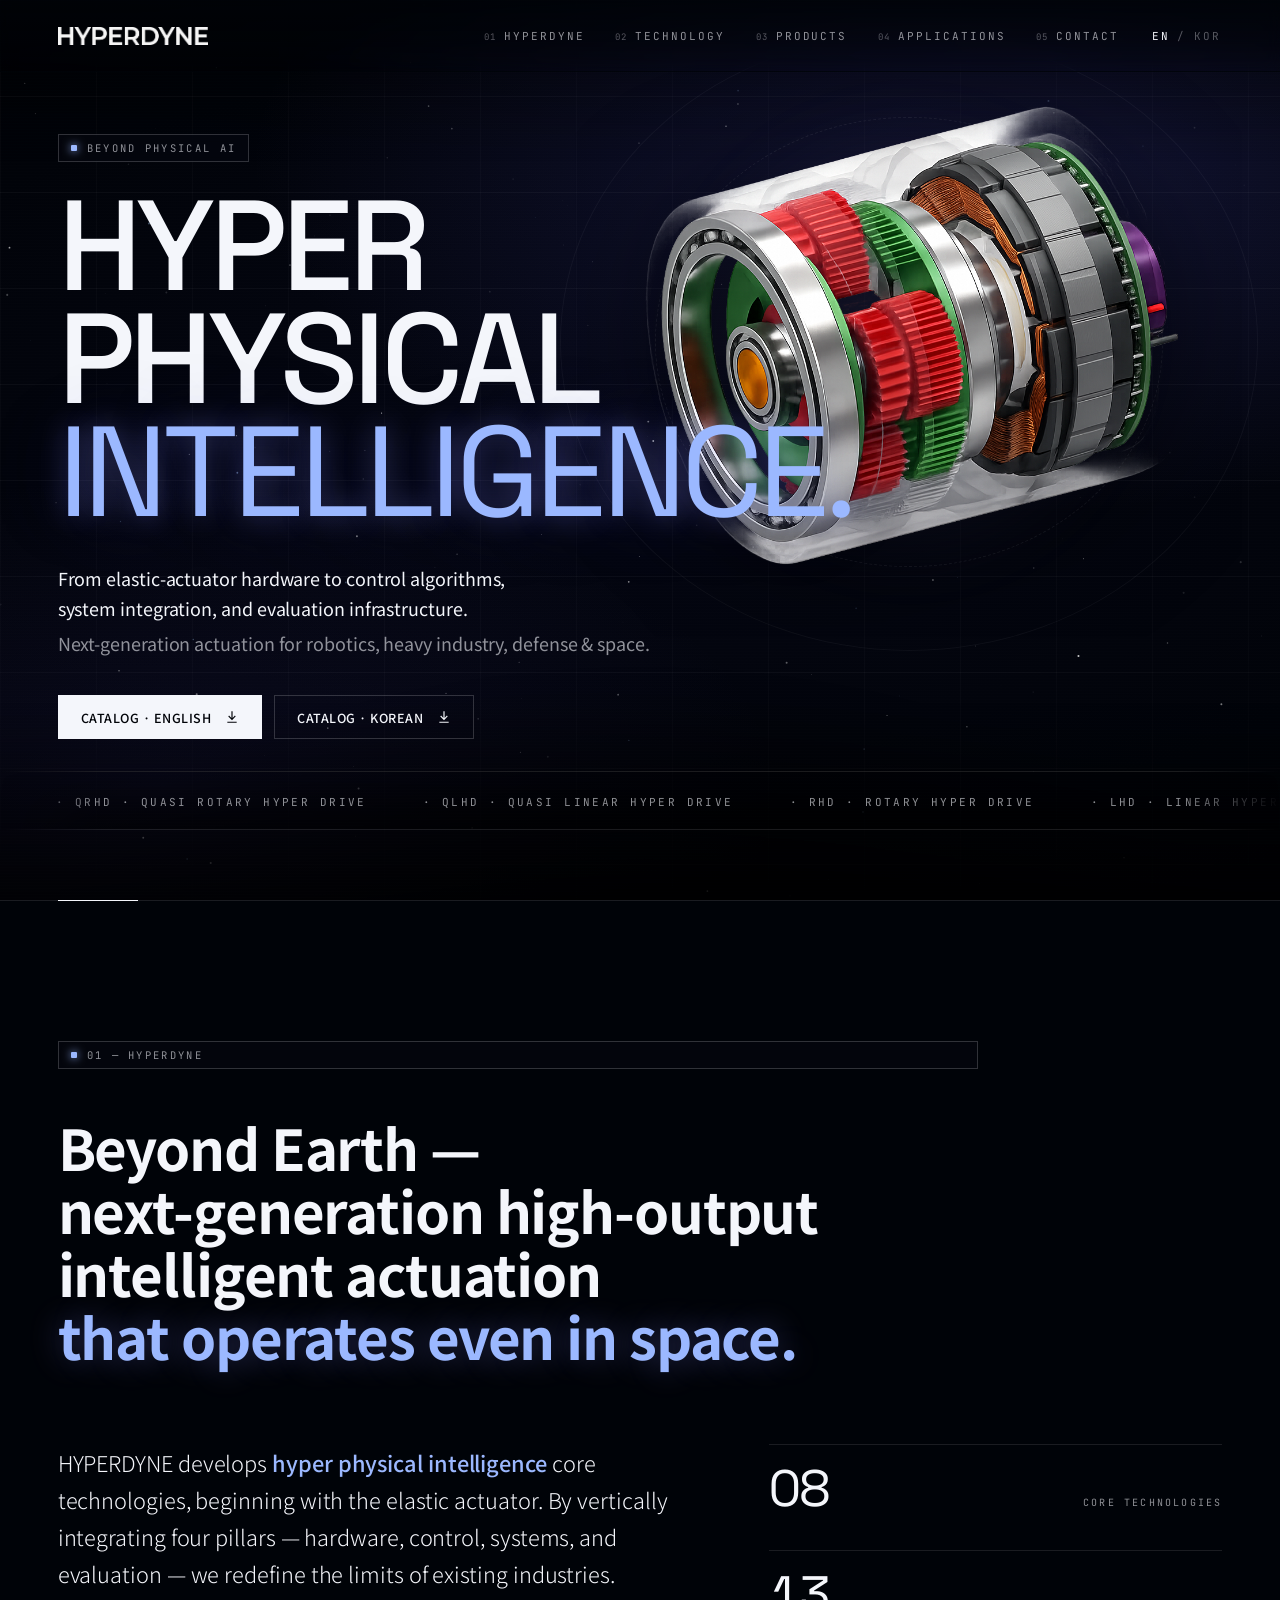
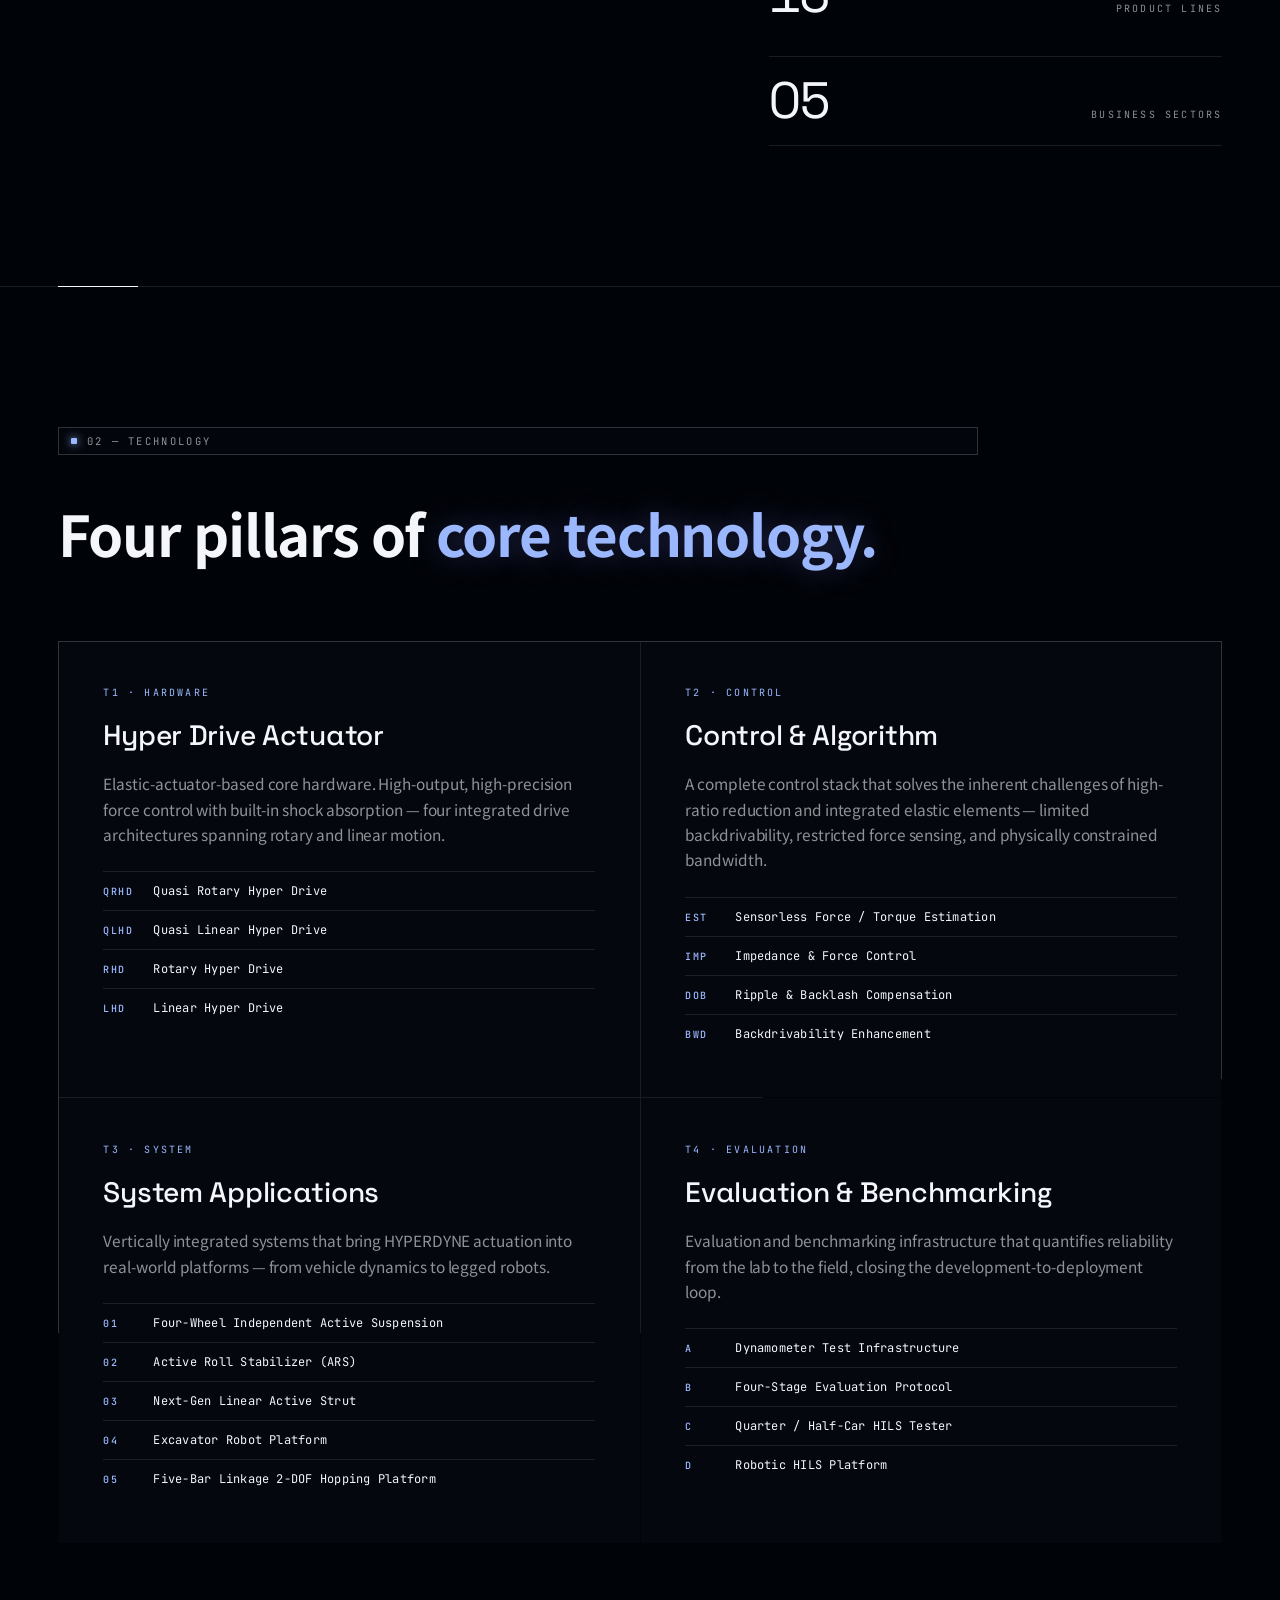
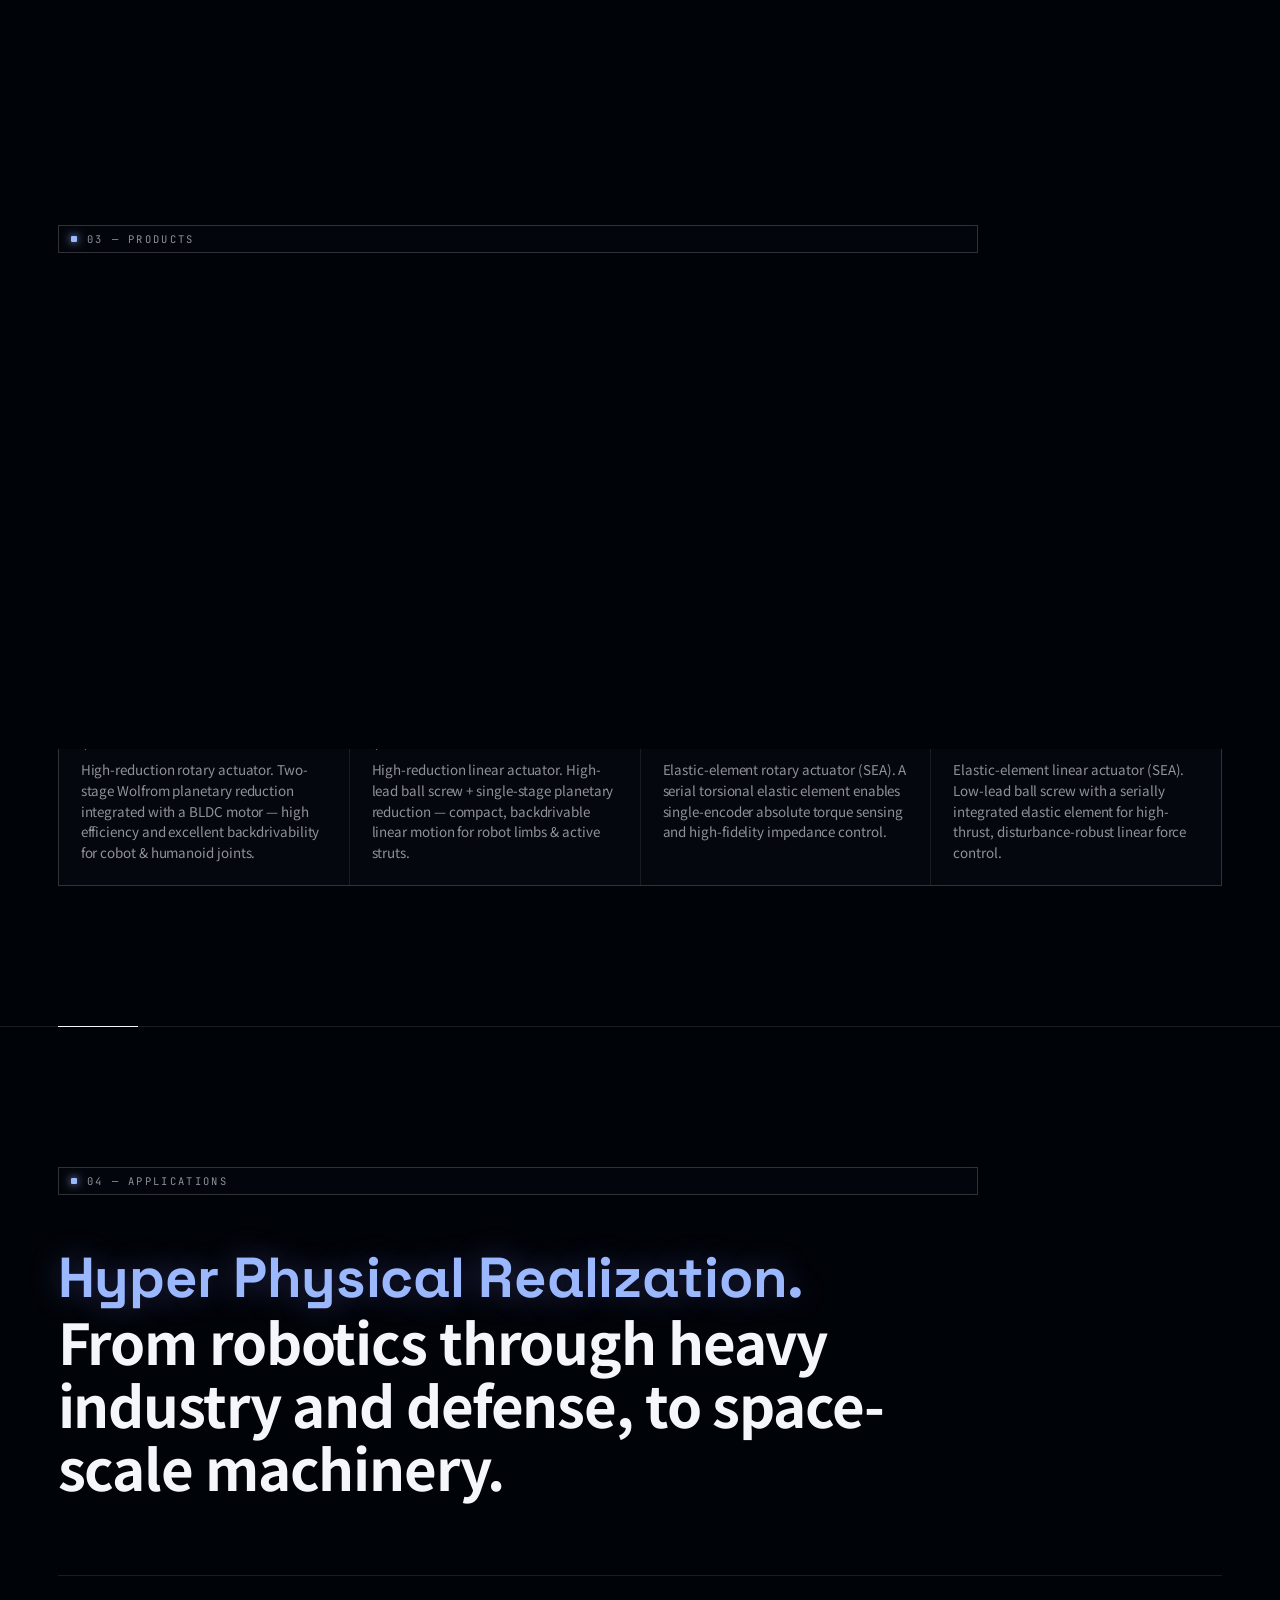
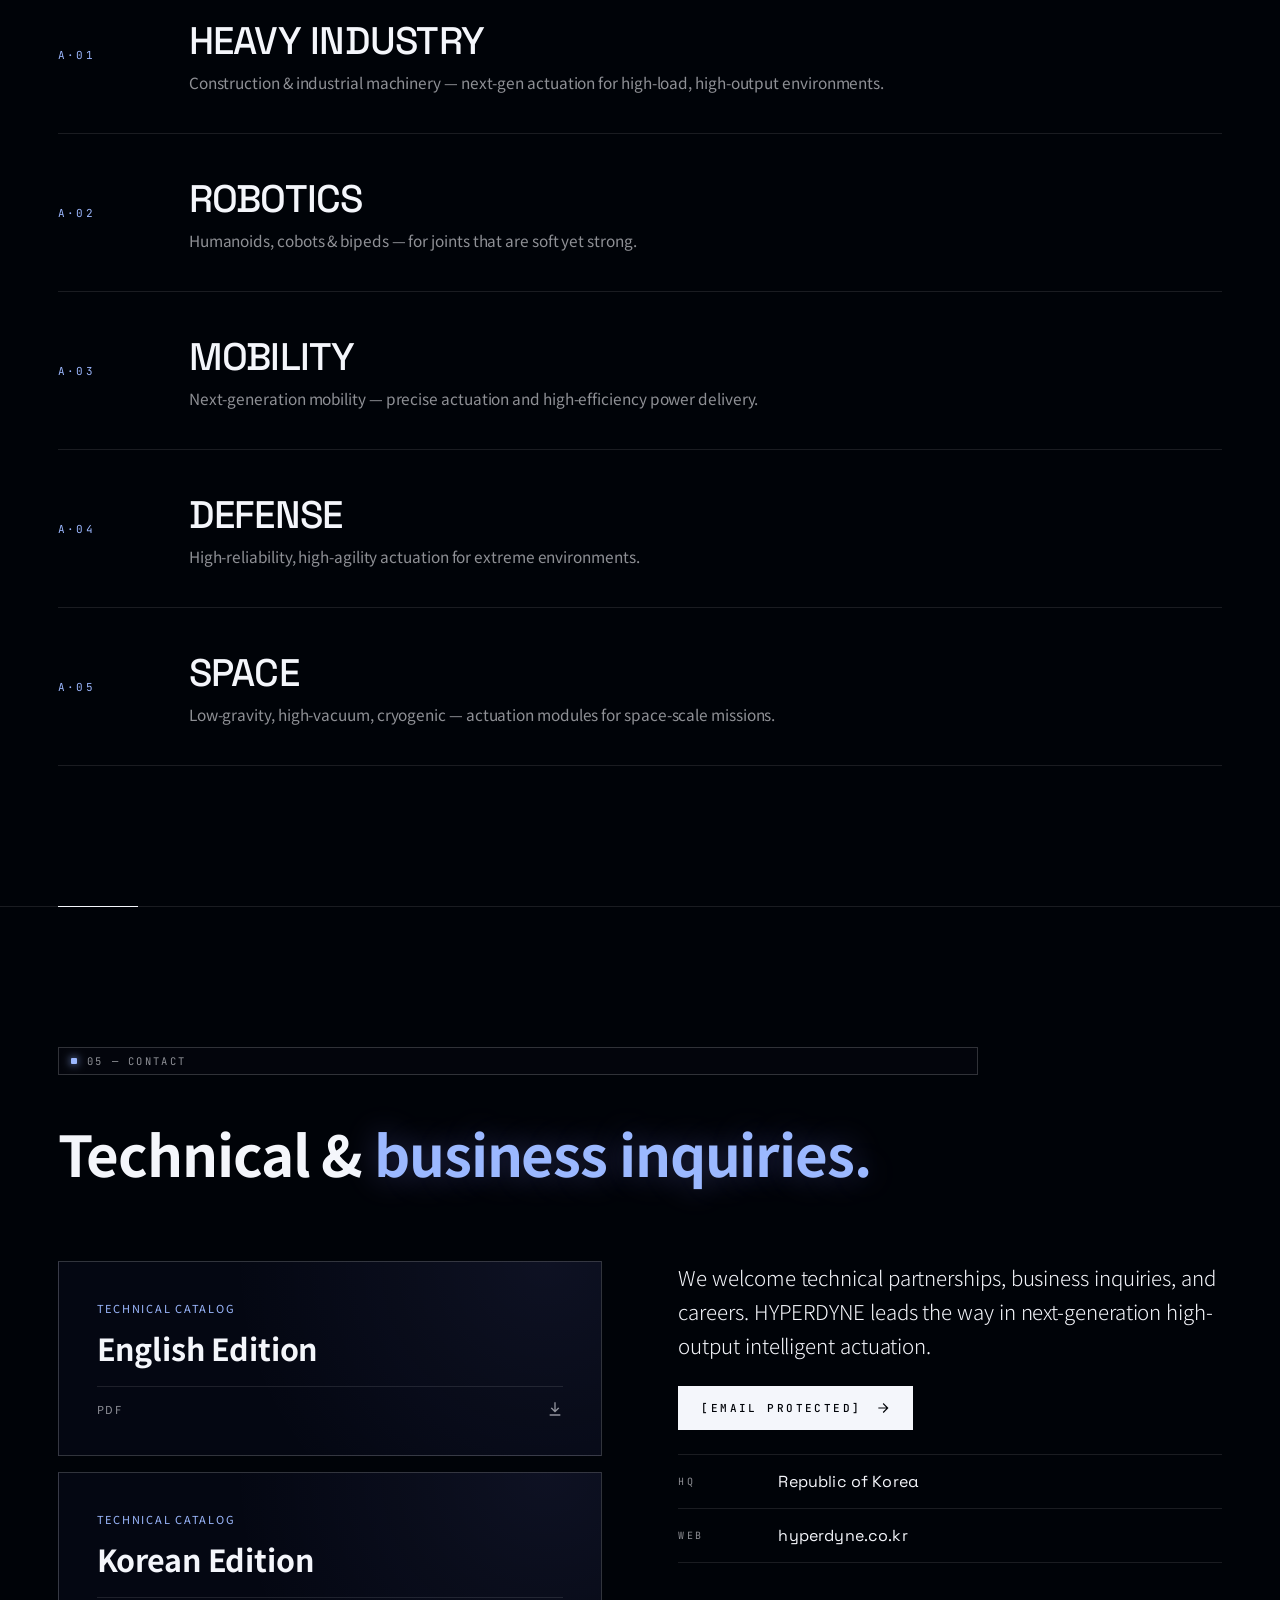
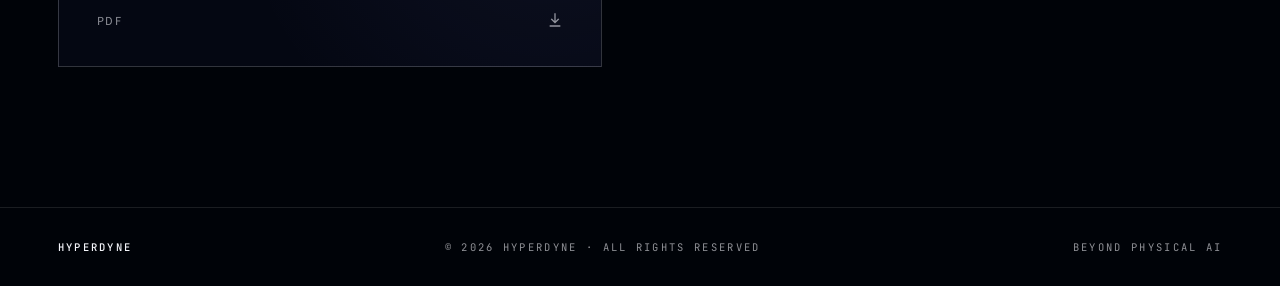
==== index.html @ f95fb532 "Add files via upload" ====
<!DOCTYPE html>
<html lang="en">
<head>
  <meta charset="UTF-8" />
  <meta name="viewport" content="width=device-width, initial-scale=1.0" />
  <meta name="description" content="HYPERDYNE — Beyond Physical AI. Elastic-actuator-based next-generation hyper physical intelligence." />
  <meta name="theme-color" content="#000308" />
  <title>HYPERDYNE — Beyond Physical AI</title>

  <link rel="preconnect" href="https://fonts.googleapis.com" />
  <link rel="preconnect" href="https://fonts.gstatic.com" crossorigin />
  <link href="https://fonts.googleapis.com/css2?family=Space+Grotesk:wght@300;400;500;600;700&family=JetBrains+Mono:wght@300;400;500&family=Noto+Sans+KR:wght@300;400;500;700;900&display=swap" rel="stylesheet" />

  <link rel="icon" type="image/png" href="assets/brand/hyperdyne_logo_small.png" />
  <link rel="stylesheet" href="style.css" />
</head>
<body class="lang-en">

  <!-- ============ STARFIELD CANVAS ============ -->
  <canvas id="stars" aria-hidden="true"></canvas>

  <!-- ============ FIXED ATMOSPHERIC LAYERS ============ -->
  <div class="bg-grid" aria-hidden="true"></div>
  <div class="bg-vignette" aria-hidden="true"></div>
  <div class="bg-scanlines" aria-hidden="true"></div>

  <!-- ============ HEADER ============ -->
  <header class="site-header" id="siteHeader">
    <a class="brand" href="#top" aria-label="HYPERDYNE — Home">
      <img src="assets/brand/hyperdyne_logo.png" alt="HYPERDYNE" />
    </a>

    <div class="header-right">
      <nav class="primary-nav" aria-label="Primary">
        <a href="#hyperdyne"><span class="idx">01</span><span class="lbl">HYPERDYNE</span></a>
        <a href="#technology"><span class="idx">02</span><span class="lbl">TECHNOLOGY</span></a>
        <a href="#products"><span class="idx">03</span><span class="lbl">PRODUCTS</span></a>
        <a href="#applications"><span class="idx">04</span><span class="lbl">APPLICATIONS</span></a>
        <a href="#contact"><span class="idx">05</span><span class="lbl">CONTACT</span></a>
      </nav>

      <div class="lang-toggle" role="group" aria-label="Language">
        <button type="button" data-set-lang="en" class="is-active">EN</button>
        <span class="lt-sep">/</span>
        <button type="button" data-set-lang="ko">KOR</button>
      </div>

      <button class="nav-toggle" type="button" aria-label="Menu" aria-expanded="false">
        <span></span><span></span>
      </button>
    </div>
  </header>

  <!-- ============ HERO ============ -->
  <main id="top">
    <section class="hero" aria-labelledby="hero-heading" data-screen-label="Hero">
      <!-- rotating product image stack -->
      <div class="orbit" aria-hidden="true">
        <div class="orbit-ring r1"></div>
        <div class="orbit-ring r2"></div>
        <div class="orbit-halo"></div>
        <div class="orbit-stage">
          <img class="orbit-img is-active" src="assets/products/m01_long_motor1.png" alt="" />
          <img class="orbit-img" src="assets/products/m06_bldc_hollow1.png" alt="" />
        </div>
      </div>

      <!-- main copy -->
      <div class="hero-copy">
        <p class="mono-tag">
          <span class="dot"></span>BEYOND PHYSICAL AI
        </p>

        <h1 id="hero-heading" class="display">
          HYPER<br />PHYSICAL<br /><em>INTELLIGENCE.</em>
        </h1>

        <p class="hero-lead">
          <span data-lang="en">
            From elastic-actuator hardware to control algorithms,<br />
            system integration, and evaluation infrastructure.<br />
            <span class="muted">Next-generation actuation for robotics, heavy industry, defense &amp; space.</span>
          </span>
          <span data-lang="ko">
            탄성구동기 기반 하드웨어 원천기술부터<br />
            제어·알고리즘, 시스템 응용, 평가 인프라까지.<br />
            <span class="muted">로봇·중공업·방산·우주 스케일을 위한 차세대 구동 시스템.</span>
          </span>
        </p>

        <div class="hero-cta">
          <a class="btn cat-en" href="Catalog_eng.pdf" download>
            <span data-lang="en">CATALOG · ENGLISH</span>
            <span data-lang="ko">카탈로그 · ENGLISH</span>
            <svg viewBox="0 0 24 24" width="14" height="14" aria-hidden="true"><path d="M12 3v12M7 11l5 5 5-5M5 21h14" stroke="currentColor" stroke-width="2" fill="none" stroke-linecap="square"/></svg>
          </a>
          <a class="btn cat-ko" href="Catalog_kor.pdf" download>
            <span data-lang="en">CATALOG · KOREAN</span>
            <span data-lang="ko">카탈로그 · 한국어</span>
            <svg viewBox="0 0 24 24" width="14" height="14" aria-hidden="true"><path d="M12 3v12M7 11l5 5 5-5M5 21h14" stroke="currentColor" stroke-width="2" fill="none" stroke-linecap="square"/></svg>
          </a>
        </div>
      </div>

      <!-- bottom marquee — 13 index items -->
      <div class="hero-marquee" aria-hidden="true">
        <div class="marquee-inner" id="marqueeInner"></div>
      </div>
    </section>

    <!-- ============ HYPERDYNE / MISSION ============ -->
    <section class="block mission" id="hyperdyne" data-screen-label="01 HYPERDYNE">
      <header class="block-head">
        <span class="mono-tag"><span class="bullet"></span>01 — HYPERDYNE</span>
        <h2 class="block-title">
          <span data-lang="en">Beyond Earth —<br />next-generation high-output intelligent actuation<br /><em>that operates even in space.</em></span>
          <span data-lang="ko">지구를 초월하여,<br />우주 환경에서도 작동하는<br /><em>차세대 고출력 지능 작업.</em></span>
        </h2>
      </header>

      <div class="mission-grid">
        <p class="mission-lead">
          <span data-lang="en">HYPERDYNE develops <em>hyper physical intelligence</em> core technologies, beginning with the elastic actuator. By vertically integrating four pillars — hardware, control, systems, and evaluation — we redefine the limits of existing industries.</span>
          <span data-lang="ko">HYPERDYNE은 <em>탄성구동기(Elastic Actuator)</em>를 비롯한 하이퍼 피지컬 인텔리전스 원천기술을 개발하는 기업입니다. 하드웨어·제어·시스템·평가, 네 가지 축을 수직 통합하여 기존 산업의 한계를 다시 정의합니다.</span>
        </p>
        <ul class="mission-stats">
          <li>
            <span class="stat-n">08</span>
            <span class="stat-k">CORE TECHNOLOGIES</span>
          </li>
          <li>
            <span class="stat-n">13</span>
            <span class="stat-k">PRODUCT LINES</span>
          </li>
          <li>
            <span class="stat-n">05</span>
            <span class="stat-k">BUSINESS SECTORS</span>
          </li>
        </ul>
      </div>
    </section>

    <!-- ============ TECHNOLOGY ============ -->
    <section class="block technology" id="technology" data-screen-label="02 TECHNOLOGY">
      <header class="block-head">
        <span class="mono-tag"><span class="bullet"></span>02 — TECHNOLOGY</span>
        <h2 class="block-title">
          <span data-lang="en">Four pillars of <em>core technology.</em></span>
          <span data-lang="ko">핵심 기술의 <em>네 기둥.</em></span>
        </h2>
      </header>

      <div class="tech-grid">
        <article class="tech-card">
          <span class="tc-id">T1 · HARDWARE</span>
          <h3>Hyper Drive Actuator</h3>
          <p class="tc-desc" data-lang="en">Elastic-actuator-based core hardware. High-output, high-precision force control with built-in shock absorption — four integrated drive architectures spanning rotary and linear motion.</p>
          <p class="tc-desc" data-lang="ko">탄성구동기 기반 하드웨어 원천기술. 충격을 흡수하면서 고출력·고정밀 힘제어를 구현합니다 — 회전·직동을 아우르는 네 가지 구동 아키텍처.</p>
          <ul class="tc-list">
            <li><b>QRHD</b> Quasi Rotary Hyper Drive</li>
            <li><b>QLHD</b> Quasi Linear Hyper Drive</li>
            <li><b>RHD</b> Rotary Hyper Drive</li>
            <li><b>LHD</b> Linear Hyper Drive</li>
          </ul>
        </article>

        <article class="tech-card">
          <span class="tc-id">T2 · CONTROL</span>
          <h3>Control &amp; Algorithm</h3>
          <p class="tc-desc" data-lang="en">A complete control stack that solves the inherent challenges of high-ratio reduction and integrated elastic elements — limited backdrivability, restricted force sensing, and physically constrained bandwidth.</p>
          <p class="tc-desc" data-lang="ko">고감속 구동계와 탄성요소가 만드는 제어 난제 — 제한된 백드라이버빌리티, 힘 센싱의 한계, 물리적으로 제약된 제어 대역 — 를 푸는 완결형 제어·알고리즘 풀스택.</p>
          <ul class="tc-list">
            <li><b>EST</b> Sensorless Force / Torque Estimation</li>
            <li><b>IMP</b> Impedance &amp; Force Control</li>
            <li><b>DOB</b> Ripple &amp; Backlash Compensation</li>
            <li><b>BWD</b> Backdrivability Enhancement</li>
          </ul>
        </article>

        <article class="tech-card">
          <span class="tc-id">T3 · SYSTEM</span>
          <h3>System Applications</h3>
          <p class="tc-desc" data-lang="en">Vertically integrated systems that bring HYPERDYNE actuation into real-world platforms — from vehicle dynamics to legged robots.</p>
          <p class="tc-desc" data-lang="ko">차량 동역학부터 다족 로봇까지 — HYPERDYNE 구동기를 실제 플랫폼에 통합하는 시스템 레벨 응용 기술.</p>
          <ul class="tc-list">
            <li><b>01</b> Four-Wheel Independent Active Suspension</li>
            <li><b>02</b> Active Roll Stabilizer (ARS)</li>
            <li><b>03</b> Next-Gen Linear Active Strut</li>
            <li><b>04</b> Excavator Robot Platform</li>
            <li><b>05</b> Five-Bar Linkage 2-DOF Hopping Platform</li>
          </ul>
        </article>

        <article class="tech-card">
          <span class="tc-id">T4 · EVALUATION</span>
          <h3>Evaluation &amp; Benchmarking</h3>
          <p class="tc-desc" data-lang="en">Evaluation and benchmarking infrastructure that quantifies reliability from the lab to the field, closing the development-to-deployment loop.</p>
          <p class="tc-desc" data-lang="ko">실험실에서 현장까지 신뢰성을 정량화하는 평가·벤치마킹 인프라 — 개발에서 배치까지의 루프를 완성합니다.</p>
          <ul class="tc-list">
            <li><b>A</b> Dynamometer Test Infrastructure</li>
            <li><b>B</b> Four-Stage Evaluation Protocol</li>
            <li><b>C</b> Quarter / Half-Car HILS Tester</li>
            <li><b>D</b> Robotic HILS Platform</li>
          </ul>
        </article>
      </div>
    </section>

    <!-- ============ PRODUCTS ============ -->
    <section class="block products" id="products" data-screen-label="03 PRODUCTS">
      <header class="block-head">
        <span class="mono-tag"><span class="bullet"></span>03 — PRODUCTS</span>
        <h2 class="block-title">
          <span data-lang="en"><em>Hyper Drive Actuator.</em></span>
          <span data-lang="ko"><em>Hyper Drive Actuator.</em></span>
        </h2>
      </header>

      <div class="product-grid">
        <article class="product-card">
          <div class="pc-media"><img src="assets/products/QRHD.png" alt="QRHD — Quasi Rotary Hyper Drive" /></div>
          <div class="pc-meta">
            <span class="pc-id">P·01</span>
            <h3>QRHD</h3>
            <span class="pc-sub">Quasi Rotary Hyper Drive</span>
            <p data-lang="en">High-reduction rotary actuator. Two-stage Wolfrom planetary reduction integrated with a BLDC motor — high efficiency and excellent backdrivability for cobot &amp; humanoid joints.</p>
            <p data-lang="ko">고감속 회전형 구동기. 2단 Wolfrom 유성감속 + BLDC 통합 — 협동로봇·휴머노이드 관절을 위한 고효율·우수한 백드라이버빌리티.</p>
          </div>
        </article>
        <article class="product-card">
          <div class="pc-media"><img src="assets/products/QLHD.png" alt="QLHD — Quasi Linear Hyper Drive" /></div>
          <div class="pc-meta">
            <span class="pc-id">P·02</span>
            <h3>QLHD</h3>
            <span class="pc-sub">Quasi Linear Hyper Drive</span>
            <p data-lang="en">High-reduction linear actuator. High-lead ball screw + single-stage planetary reduction — compact, backdrivable linear motion for robot limbs &amp; active struts.</p>
            <p data-lang="ko">고감속 직동형 구동기. 하이리드 볼스크류 + 1단 유성감속 — 로봇 팔·다리, 액티브 스트럿을 위한 컴팩트·백드라이버블 직선 운동.</p>
          </div>
        </article>
        <article class="product-card">
          <div class="pc-media"><img src="assets/products/RHD.png" alt="RHD — Rotary Hyper Drive" /></div>
          <div class="pc-meta">
            <span class="pc-id">P·03</span>
            <h3>RHD</h3>
            <span class="pc-sub">Rotary Hyper Drive</span>
            <p data-lang="en">Elastic-element rotary actuator (SEA). A serial torsional elastic element enables single-encoder absolute torque sensing and high-fidelity impedance control.</p>
            <p data-lang="ko">탄성요소 회전형 구동기(SEA). 직렬 비틀림 탄성체로 단일 엔코더 절대 토크 센싱과 고충실도 임피던스 제어를 구현.</p>
          </div>
        </article>
        <article class="product-card">
          <div class="pc-media"><img src="assets/products/LHD.png" alt="LHD — Linear Hyper Drive" /></div>
          <div class="pc-meta">
            <span class="pc-id">P·04</span>
            <h3>LHD</h3>
            <span class="pc-sub">Linear Hyper Drive</span>
            <p data-lang="en">Elastic-element linear actuator (SEA). Low-lead ball screw with a serially integrated elastic element for high-thrust, disturbance-robust linear force control.</p>
            <p data-lang="ko">탄성요소 직동형 구동기(SEA). 로우리드 볼스크류 + 직렬 탄성체 — 고추력·외란에 강인한 직선 힘제어.</p>
          </div>
        </article>
      </div>
    </section>

    <!-- ============ APPLICATIONS ============ -->
    <section class="block applications" id="applications" data-screen-label="04 APPLICATIONS">
      <header class="block-head">
        <span class="mono-tag"><span class="bullet"></span>04 — APPLICATIONS</span>
        <h2 class="block-title">
          <span data-lang="en"><em>Hyper Physical Realization.</em><br />From robotics through heavy industry and defense, to space-scale machinery.</span>
          <span data-lang="ko"><em>HYPER PHYSICAL REALIZATION.</em><br />로봇부터 중공업·방산 산업을 넘어 우주 스케일 중장비까지.</span>
        </h2>
      </header>

      <ul class="app-list">
        <li>
          <span class="app-id">A·01</span>
          <div>
            <h3>Heavy Industry</h3>
            <p data-lang="en">Construction &amp; industrial machinery — next-gen actuation for high-load, high-output environments.</p>
            <p data-lang="ko">건설·산업 기계 — 고하중·고출력 환경의 차세대 구동.</p>
          </div>
        </li>
        <li>
          <span class="app-id">A·02</span>
          <div>
            <h3>Robotics</h3>
            <p data-lang="en">Humanoids, cobots &amp; bipeds — for joints that are soft yet strong.</p>
            <p data-lang="ko">휴머노이드·협동로봇·이족보행 — 부드럽고 강한 관절을 위해.</p>
          </div>
        </li>
        <li>
          <span class="app-id">A·03</span>
          <div>
            <h3>Mobility</h3>
            <p data-lang="en">Next-generation mobility — precise actuation and high-efficiency power delivery.</p>
            <p data-lang="ko">차세대 이동체 — 정밀 구동과 고효율 동력 전달.</p>
          </div>
        </li>
        <li>
          <span class="app-id">A·04</span>
          <div>
            <h3>Defense</h3>
            <p data-lang="en">High-reliability, high-agility actuation for extreme environments.</p>
            <p data-lang="ko">고신뢰·고기동 — 극한 환경을 위한 구동 시스템.</p>
          </div>
        </li>
        <li>
          <span class="app-id">A·05</span>
          <div>
            <h3>Space</h3>
            <p data-lang="en">Low-gravity, high-vacuum, cryogenic — actuation modules for space-scale missions.</p>
            <p data-lang="ko">저중력·고진공·극저온 — 우주 스케일 임무를 위한 구동 모듈.</p>
          </div>
        </li>
      </ul>
    </section>

    <!-- ============ CONTACT ============ -->
    <section class="block contact" id="contact" data-screen-label="05 CONTACT">
      <header class="block-head">
        <span class="mono-tag"><span class="bullet"></span>05 — CONTACT</span>
        <h2 class="block-title">
          <span data-lang="en">Technical &amp; <em>business inquiries.</em></span>
          <span data-lang="ko">기술 협력 · <em>사업 문의.</em></span>
        </h2>
      </header>

      <div class="contact-grid">
        <!-- LEFT: catalog downloads -->
        <div class="contact-downloads">
          <a class="dl-card dl-en" href="Catalog_eng.pdf" download>
            <span class="dl-k">TECHNICAL CATALOG</span>
            <span class="dl-t">English Edition</span>
            <span class="dl-meta">
              <span>PDF</span>
              <svg viewBox="0 0 24 24" width="16" height="16" aria-hidden="true"><path d="M12 3v12M7 11l5 5 5-5M5 21h14" stroke="currentColor" stroke-width="2" fill="none" stroke-linecap="square"/></svg>
            </span>
          </a>
          <a class="dl-card dl-ko" href="Catalog_kor.pdf" download>
            <span class="dl-k" data-lang="en">TECHNICAL CATALOG</span>
            <span class="dl-k" data-lang="ko">기술 카탈로그</span>
            <span class="dl-t" data-lang="en">Korean Edition</span>
            <span class="dl-t" data-lang="ko">한국어 버전</span>
            <span class="dl-meta">
              <span>PDF</span>
              <svg viewBox="0 0 24 24" width="16" height="16" aria-hidden="true"><path d="M12 3v12M7 11l5 5 5-5M5 21h14" stroke="currentColor" stroke-width="2" fill="none" stroke-linecap="square"/></svg>
            </span>
          </a>
        </div>

        <!-- RIGHT: email + info -->
        <div class="contact-right">
          <p class="contact-copy">
            <span data-lang="en">We welcome technical partnerships, business inquiries, and careers. HYPERDYNE leads the way in next-generation high-output intelligent actuation.</span>
            <span data-lang="ko">기술 제휴, 파트너십, 채용, 일반 문의를 환영합니다. HYPERDYNE은 차세대 고출력 지능 작업에 앞장서고 있습니다.</span>
          </p>
          <a class="btn primary" href="/cdn-cgi/l/email-protection#5c3f39331c34252c392e38253239723f3372372e">
            <span><span class="__cf_email__" data-cfemail="b9fafcf6f9f1e0e9fcebfde0f7fc97faf697f2eb">[email&#160;protected]</span></span>
            <svg viewBox="0 0 24 24" width="14" height="14" aria-hidden="true"><path d="M5 12h14M13 5l7 7-7 7" stroke="currentColor" stroke-width="2" fill="none" stroke-linecap="square"/></svg>
          </a>
          <dl class="contact-info">
            <div><dt>HQ</dt><dd>Republic of Korea</dd></div>
            <div><dt>WEB</dt><dd>hyperdyne.co.kr</dd></div>
          </dl>
        </div>
      </div>
    </section>

  </main>

  <!-- ============ FOOTER ============ -->
  <footer class="site-footer">
    <div class="ft-row">
      <span class="ft-brand">HYPERDYNE</span>
      <span class="ft-tag">© 2026 HYPERDYNE · ALL RIGHTS RESERVED</span>
      <span class="ft-meta">BEYOND PHYSICAL AI</span>
    </div>
  </footer>

  <script data-cfasync="false" src="/cdn-cgi/scripts/5c5dd728/cloudflare-static/email-decode.min.js"></script><script src="script.js"></script>
</body>
</html>
---- style.css ----
/* =============================================================
   HYPERDYNE — Beyond Physical AI
   Cosmic / aerospace dark theme. 2026.
   ============================================================= */

:root {
  /* color */
  --bg:        #000308;
  --bg-2:      #04070d;
  --bg-3:      #0a0f1a;
  --fg:        #f4f6fb;
  --muted:     rgba(244, 246, 251, 0.58);
  --dim:       rgba(244, 246, 251, 0.34);
  --line:      rgba(255, 255, 255, 0.10);
  --line-2:    rgba(255, 255, 255, 0.18);

  /* brand */
  --brand:        #0C0C34;          /* HYPERDYNE 코어 네이비 */
  --brand-2:      #181a4a;           /* lighter brand for panels */
  --brand-3:      #2a2d6e;           /* hover / borders */
  --accent:       oklch(0.80 0.14 270); /* brand hue와 맞는 밝은 페리윈클 */
  --accent-soft:  oklch(0.68 0.13 270);
  --halo:         rgba(140, 145, 255, 0.22);
  --panel:        rgba(8, 12, 28, 0.55);

  /* type */
  --ff-display: "Space Grotesk", "Noto Sans KR", "Inter", system-ui, sans-serif;
  --ff-body:    "Space Grotesk", "Noto Sans KR", "Inter", system-ui, sans-serif;
  --ff-mono:    "JetBrains Mono", ui-monospace, "SF Mono", Menlo, monospace;
  --ff-kr:      "Noto Sans KR", "Space Grotesk", system-ui, sans-serif;

  /* layout */
  --pad-x: clamp(20px, 4.5vw, 72px);
  --header-h: 72px;
}

* { box-sizing: border-box; }

html, body { margin: 0; padding: 0; }
html { scroll-behavior: smooth; }

/* =============== i18n LANGUAGE TOGGLE =============== */
[data-lang] { display: none; }
body.lang-en [data-lang="en"] { display: revert; }
body.lang-ko [data-lang="ko"] { display: revert; }

body {
  min-height: 100vh;
  color: var(--fg);
  background: var(--bg);
  font-family: var(--ff-body);
  font-weight: 400;
  font-feature-settings: "ss01", "ss02", "tnum";
  -webkit-font-smoothing: antialiased;
  overflow-x: hidden;
  letter-spacing: -0.005em;
}

a { color: inherit; text-decoration: none; }
button { font: inherit; color: inherit; }
img { display: block; max-width: 100%; }

/* =============== BACKGROUND LAYERS =============== */
#stars {
  position: fixed;
  inset: 0;
  z-index: -3;
  display: block;
  width: 100%;
  height: 100%;
  background:
    radial-gradient(ellipse 90% 60% at 78% 18%, rgba(80, 80, 200, 0.22), transparent 65%),
    radial-gradient(ellipse 70% 50% at 12% 88%, rgba(60, 50, 140, 0.14), transparent 70%),
    radial-gradient(ellipse 120% 80% at 50% 50%, #050714 0%, #000206 70%);
}

.bg-grid {
  position: fixed;
  inset: 0;
  z-index: -2;
  pointer-events: none;
  background-image:
    linear-gradient(rgba(255, 255, 255, 0.035) 1px, transparent 1px),
    linear-gradient(90deg, rgba(255, 255, 255, 0.025) 1px, transparent 1px);
  background-size: 96px 96px;
  mask-image: radial-gradient(ellipse 110% 90% at 50% 30%, #000 0%, #000 55%, transparent 95%);
  -webkit-mask-image: radial-gradient(ellipse 110% 90% at 50% 30%, #000 0%, #000 55%, transparent 95%);
}

.bg-vignette {
  position: fixed; inset: 0; z-index: -1; pointer-events: none;
  background:
    radial-gradient(ellipse 80% 60% at 50% 110%, rgba(0,0,0,0.75), transparent 60%),
    linear-gradient(180deg, rgba(0,0,0,0.42) 0%, transparent 18%, transparent 78%, rgba(0,0,0,0.7) 100%);
}

.bg-scanlines {
  position: fixed; inset: 0; z-index: -1; pointer-events: none; opacity: 0.5;
  background-image: repeating-linear-gradient(
    to bottom,
    rgba(255, 255, 255, 0.015) 0,
    rgba(255, 255, 255, 0.015) 1px,
    transparent 1px,
    transparent 3px
  );
  mix-blend-mode: overlay;
}

/* =============== HEADER =============== */
.site-header {
  position: fixed;
  top: 0; left: 0; right: 0;
  z-index: 40;
  display: flex;
  align-items: center;
  justify-content: space-between;
  gap: 24px;
  height: var(--header-h);
  padding: 0 var(--pad-x);
  background: linear-gradient(180deg, rgba(0,3,8,0.78) 0%, rgba(0,3,8,0.4) 60%, transparent 100%);
  backdrop-filter: blur(8px) saturate(1.1);
  -webkit-backdrop-filter: blur(8px) saturate(1.1);
  border-bottom: 1px solid transparent;
  transition: background 200ms ease, border-color 200ms ease;
}

.header-right {
  display: flex;
  align-items: center;
  gap: clamp(18px, 2.4vw, 36px);
}

/* language toggle */
.lang-toggle {
  display: inline-flex;
  align-items: center;
  gap: 6px;
  font-family: var(--ff-mono);
  font-size: 11px;
  letter-spacing: 0.16em;
}
.lang-toggle button {
  background: none;
  border: 0;
  padding: 4px 2px;
  color: var(--dim);
  cursor: pointer;
  letter-spacing: 0.16em;
  transition: color 180ms ease;
}
.lang-toggle button:hover { color: var(--muted); }
.lang-toggle button.is-active { color: var(--fg); }
.lang-toggle .lt-sep { color: var(--dim); }

.site-header.is-scrolled {
  background: rgba(0, 3, 8, 0.88);
  border-bottom-color: var(--line);
}

.brand {
  display: inline-flex;
  align-items: center;
  height: 100%;
}

.brand img {
  /* IMPORTANT: 로고 자간 변경 금지 — 원본 PNG 그대로 사용 */
  height: 18px;
  width: auto;
  filter: invert(1) brightness(2);
  opacity: 0.96;
  transition: opacity 200ms ease;
}
.brand:hover img { opacity: 1; }

.primary-nav {
  display: flex;
  justify-content: flex-end;
  align-items: center;
  gap: clamp(20px, 2.4vw, 40px);
  margin-left: auto;
}

.primary-nav a {
  position: relative;
  display: inline-flex;
  align-items: baseline;
  gap: 8px;
  padding: 8px 0;
  font-family: var(--ff-mono);
  font-size: 11px;
  font-weight: 400;
  letter-spacing: 0.18em;
  color: var(--muted);
  text-transform: uppercase;
  transition: color 200ms ease;
}

.primary-nav a .idx {
  font-size: 9px;
  color: var(--dim);
  letter-spacing: 0.1em;
}

.primary-nav a::after {
  content: "";
  position: absolute;
  left: 0; right: 100%;
  bottom: 2px;
  height: 1px;
  background: var(--fg);
  transition: right 200ms ease;
}
.primary-nav a:hover,
.primary-nav a:focus-visible { color: var(--fg); }
.primary-nav a:hover::after,
.primary-nav a:focus-visible::after { right: 0; }

.nav-toggle {
  display: none;
  width: 36px; height: 36px;
  padding: 0;
  border: 1px solid var(--line);
  background: transparent;
  cursor: pointer;
  position: relative;
}
.nav-toggle span {
  display: block;
  width: 16px;
  height: 1.5px;
  margin: 4px auto;
  background: currentColor;
  transition: transform 220ms ease, opacity 220ms ease;
}
.nav-toggle.is-open span:nth-child(1) { transform: translateY(2.75px) rotate(45deg); }
.nav-toggle.is-open span:nth-child(2) { transform: translateY(-2.75px) rotate(-45deg); }

/* =============== HERO =============== */
.hero {
  position: relative;
  min-height: 100vh;
  padding: calc(var(--header-h) + 36px) var(--pad-x) 70px;
  display: grid;
  grid-template-rows: 1fr auto;
  isolation: isolate;
  overflow: hidden;
}

/* corner brackets — removed per request */
.bracket { display: none !important; }

/* orbit / image stage */
.orbit {
  position: absolute;
  top: 38%;
  right: -2%;
  width: min(62vw, 880px);
  height: min(78vh, 880px);
  transform: translateY(-50%);
  z-index: 1;
  pointer-events: none;
}
.orbit-ring {
  position: absolute;
  inset: 6%;
  border: 1px solid rgba(255, 255, 255, 0.045);
  border-radius: 50%;
  animation: spin 60s linear infinite;
}
.orbit-ring.r2 {
  inset: 18%;
  border-color: rgba(255, 255, 255, 0.08);
  border-style: dashed;
  animation-duration: 90s;
  animation-direction: reverse;
}
@keyframes spin { to { transform: rotate(360deg); } }

.orbit-halo {
  position: absolute;
  inset: 14%;
  border-radius: 50%;
  background: radial-gradient(circle at 50% 50%, var(--halo), transparent 62%);
  filter: blur(28px);
  animation: pulse 6s ease-in-out infinite;
}
@keyframes pulse {
  0%, 100% { opacity: 0.6; transform: scale(1); }
  50%      { opacity: 1.0; transform: scale(1.06); }
}

.orbit-stage {
  position: absolute;
  inset: 8%;
  isolation: isolate;
}
.orbit-img {
  position: absolute;
  inset: 0;
  width: 100%;
  height: 100%;
  object-fit: contain;
  opacity: 0;
  filter: brightness(1.05) contrast(1.02) drop-shadow(0 16px 60px rgba(0,0,0,0.55));
  transition: opacity 1500ms ease-in-out;
  /* soft radial mask so transparent edges fade invisibly */
  -webkit-mask-image: radial-gradient(ellipse 75% 75% at 50% 50%, #000 55%, rgba(0,0,0,0.85) 72%, transparent 96%);
  mask-image: radial-gradient(ellipse 75% 75% at 50% 50%, #000 55%, rgba(0,0,0,0.85) 72%, transparent 96%);
  will-change: opacity;
}
.orbit-img.is-active { opacity: 1; }

.orbit-caption {
  position: absolute;
  bottom: 4%;
  left: 8%;
  display: flex;
  flex-direction: column;
  gap: 4px;
  font-family: var(--ff-mono);
  font-size: 10px;
  letter-spacing: 0.18em;
  color: var(--muted);
}
.orbit-caption .cap-id { color: var(--dim); }
.orbit-caption .cap-id em { font-style: normal; color: var(--accent); }
.orbit-caption .cap-name { color: var(--fg); font-weight: 500; }

/* telemetry rail — removed; keeping selector hidden in case markup returns */
.telemetry-rail { display: none !important; }

/* hero copy */
.hero-copy {
  position: relative;
  z-index: 4;
  max-width: 900px;
  align-self: end;
  padding-bottom: 32px;
}

.mono-tag {
  display: inline-flex;
  align-items: center;
  gap: 10px;
  margin: 0 0 28px;
  padding: 6px 12px;
  border: 1px solid var(--line-2);
  font-family: var(--ff-mono);
  font-size: 10.5px;
  font-weight: 400;
  letter-spacing: 0.22em;
  text-transform: uppercase;
  color: var(--muted);
  background: rgba(8, 12, 20, 0.4);
  backdrop-filter: blur(6px);
}
.mono-tag .dot,
.mono-tag .bullet {
  width: 6px; height: 6px;
  background: var(--accent);
  box-shadow: 0 0 8px var(--accent);
  border-radius: 1px;
  animation: blink 2.6s steps(2, end) infinite;
}
@keyframes blink { 50% { opacity: 0.35; } }

.display {
  margin: 0;
  font-family: var(--ff-display);
  font-size: clamp(3.4rem, 10vw, 9.2rem);
  font-weight: 500;
  line-height: 0.88;
  letter-spacing: -0.04em;
  text-transform: uppercase;
}
.display em {
  font-style: normal;
  font-weight: 400;
  font-family: var(--ff-display);
  /* brand 변주 텍스트: deep brand outline + bright accent fill */
  color: var(--accent);
  text-shadow:
    0 0 28px rgba(140, 145, 255, 0.35),
    0 0 80px rgba(80, 80, 200, 0.25);
}

.hero-lead {
  margin: 36px 0 0;
  max-width: 640px;
  font-family: var(--ff-kr);
  font-size: clamp(0.98rem, 1.4vw, 1.12rem);
  font-weight: 400;
  line-height: 1.65;
  color: var(--fg);
  word-break: keep-all;
}
.hero-lead .muted { color: var(--muted); display: inline-block; margin-top: 6px; }

.hero-cta {
  display: flex;
  gap: 12px;
  margin-top: 36px;
  flex-wrap: wrap;
}

/* catalog buttons: match body (Noto Sans KR) font so Hangul renders cleanly,
   and order EN/KO by active language */
.hero-cta .btn {
  font-family: var(--ff-kr);
  font-size: 12.5px;
  font-weight: 500;
  letter-spacing: 0.04em;
  text-transform: none;
}
body.lang-ko .hero-cta .cat-en { order: 2; }
body.lang-ko .hero-cta .cat-ko { order: 1; }

/* active-language catalog button = filled white; the other = ghost outline */
.hero-cta .cat-en,
.hero-cta .cat-ko {
  background: transparent;
  color: var(--fg);
  border-color: var(--line-2);
}
.hero-cta .cat-en:hover,
.hero-cta .cat-ko:hover {
  background: rgba(255, 255, 255, 0.06);
  border-color: var(--fg);
  color: var(--fg);
  transform: translateY(-1px);
}
body.lang-en .hero-cta .cat-en,
body.lang-ko .hero-cta .cat-ko {
  background: var(--fg);
  color: var(--bg);
  border-color: var(--fg);
}
body.lang-en .hero-cta .cat-en:hover,
body.lang-ko .hero-cta .cat-ko:hover {
  background: var(--accent);
  border-color: var(--accent);
  color: var(--brand);
}

.btn {
  display: inline-flex;
  align-items: center;
  gap: 14px;
  height: 44px;
  padding: 0 22px;
  border: 1px solid var(--fg);
  font-family: var(--ff-mono);
  font-size: 11px;
  font-weight: 500;
  letter-spacing: 0.22em;
  text-transform: uppercase;
  background: var(--fg);
  color: var(--bg);
  cursor: pointer;
  transition: background 200ms ease, color 200ms ease, border-color 200ms ease, transform 200ms ease;
}
.btn:hover { background: var(--accent); border-color: var(--accent); color: var(--brand); transform: translateY(-1px); }
.btn.ghost {
  background: transparent;
  color: var(--fg);
  border-color: var(--line-2);
}
.btn.ghost:hover { background: rgba(255, 255, 255, 0.06); border-color: var(--fg); color: var(--fg); transform: translateY(-1px); }

.btn svg { stroke: currentColor; }

/* marquee */
.hero-marquee {
  position: relative;
  z-index: 4;
  overflow: hidden;
  padding: 18px 0;
  border-top: 1px solid var(--line);
  border-bottom: 1px solid var(--line);
  margin: 0 calc(-1 * var(--pad-x));
  background: linear-gradient(180deg, transparent, rgba(0,0,0,0.4));
  -webkit-mask-image: linear-gradient(90deg, transparent, #000 8%, #000 92%, transparent);
  mask-image: linear-gradient(90deg, transparent, #000 8%, #000 92%, transparent);
}
.marquee-inner {
  display: inline-flex;
  gap: 56px;
  white-space: nowrap;
  font-family: var(--ff-mono);
  font-size: 11px;
  letter-spacing: 0.22em;
  color: var(--muted);
  animation: marquee 38s linear infinite;
  padding-left: 56px;
}
.marquee-inner span { flex-shrink: 0; }
@keyframes marquee {
  to { transform: translateX(-50%); }
}

/* =============== BLOCKS =============== */
.block {
  position: relative;
  padding: clamp(80px, 12vw, 140px) var(--pad-x);
  border-top: 1px solid var(--line);
}

.block::before {
  content: "";
  position: absolute;
  top: -1px; left: var(--pad-x);
  width: 80px; height: 1px;
  background: var(--fg);
}

.block-head {
  margin-bottom: clamp(48px, 6vw, 80px);
  display: grid;
  gap: 18px;
  max-width: 920px;
}

.block-title {
  margin: 0;
  font-family: var(--ff-kr);
  font-size: clamp(2rem, 4.4vw, 3.6rem);
  font-weight: 700;
  line-height: 1.12;
  letter-spacing: -0.02em;
  word-break: keep-all;
}
.block-title em {
  font-style: normal;
  color: var(--accent);
  font-weight: 700;
  text-shadow: 0 0 32px rgba(140, 145, 255, 0.32);
}
.mission-title { font-family: var(--ff-kr); }
.applications .block-title em {
  font-family: var(--ff-display);
  letter-spacing: -0.005em;
}

/* mission */
.mission-grid {
  display: grid;
  grid-template-columns: minmax(0, 1.4fr) minmax(0, 1fr);
  gap: clamp(40px, 6vw, 96px);
  align-items: start;
}
.mission-lead {
  margin: 0;
  font-family: var(--ff-kr);
  font-size: clamp(1.1rem, 1.7vw, 1.4rem);
  font-weight: 300;
  line-height: 1.7;
  color: var(--fg);
  word-break: keep-all;
}
.mission-lead em { font-style: normal; color: var(--accent); font-weight: 500; }

.mission-stats {
  list-style: none;
  display: grid;
  gap: 18px;
  padding: 0;
  margin: 0;
}
.mission-stats li {
  display: grid;
  grid-template-columns: auto 1fr;
  align-items: baseline;
  gap: 18px;
  padding: 18px 0;
  border-top: 1px solid var(--line);
}
.mission-stats li:last-child { border-bottom: 1px solid var(--line); }
.stat-n {
  font-family: var(--ff-display);
  font-size: clamp(2.4rem, 4vw, 3.4rem);
  font-weight: 400;
  line-height: 1;
  letter-spacing: -0.04em;
  color: var(--fg);
}
.stat-k {
  font-family: var(--ff-mono);
  font-size: 10px;
  letter-spacing: 0.22em;
  color: var(--muted);
  text-transform: uppercase;
  text-align: right;
}

/* technology */
.tech-grid {
  display: grid;
  grid-template-columns: repeat(2, 1fr);
  gap: 1px;
  background: var(--line);
  border: 1px solid var(--line);
}
.tech-card {
  position: relative;
  padding: clamp(28px, 3.5vw, 46px);
  background: var(--bg-2);
  display: grid;
  gap: 18px;
  align-content: start;
  transition: background 220ms ease;
  min-height: 320px;
}
.tech-card:hover { background: var(--bg-3); }
.tech-card::after {
  content: "";
  position: absolute;
  bottom: 0; left: 0;
  width: 0; height: 1px;
  background: var(--accent);
  transition: width 320ms ease;
}
.tech-card:hover::after { width: 100%; }

.tc-id {
  font-family: var(--ff-mono);
  font-size: 10px;
  color: var(--accent);
  letter-spacing: 0.22em;
  text-transform: uppercase;
}
.tech-card h3 {
  margin: 0;
  font-family: var(--ff-display);
  font-size: clamp(1.4rem, 2.2vw, 1.8rem);
  font-weight: 500;
  letter-spacing: -0.01em;
}
.tc-desc {
  margin: 0;
  font-family: var(--ff-kr);
  font-size: 0.96rem;
  line-height: 1.65;
  color: var(--muted);
  word-break: keep-all;
}
.tc-list {
  list-style: none;
  display: grid;
  gap: 0;
  padding: 0;
  margin: 6px 0 0;
}
.tc-list li {
  display: grid;
  grid-template-columns: auto 1fr;
  gap: 12px;
  align-items: baseline;
  padding: 11px 0;
  border-top: 1px solid var(--line);
  font-family: var(--ff-mono);
  font-size: 12px;
  letter-spacing: 0.02em;
  color: var(--fg);
}
.tc-list li b {
  font-weight: 500;
  color: var(--accent);
  font-size: 10px;
  letter-spacing: 0.14em;
  min-width: 38px;
}

/* products */
.product-grid {
  display: grid;
  grid-template-columns: repeat(4, 1fr);
  grid-auto-rows: 1fr;
  gap: 1px;
  background: var(--line);
  border: 1px solid var(--line);
}
.product-card {
  background: var(--bg-2);
  display: flex;
  flex-direction: column;
  transition: background 220ms ease;
}
.product-card:hover { background: var(--bg-3); }
.pc-media {
  position: relative;
  flex: none;
  aspect-ratio: 4 / 3;
  overflow: hidden;
  display: grid;
  place-items: center;
  background:
    radial-gradient(circle at 50% 60%, rgba(140,195,255,0.10), transparent 65%),
    var(--bg-2);
}
.pc-media img {
  width: 78%;
  height: 78%;
  object-fit: contain;
  filter: brightness(1.08) contrast(1.03) drop-shadow(0 10px 30px rgba(0,0,0,0.5));
  transition: transform 600ms ease;
  -webkit-mask-image: radial-gradient(ellipse 80% 80% at 50% 50%, #000 60%, rgba(0,0,0,0.7) 80%, transparent 100%);
  mask-image: radial-gradient(ellipse 80% 80% at 50% 50%, #000 60%, rgba(0,0,0,0.7) 80%, transparent 100%);
}
.product-card:hover .pc-media img { transform: scale(1.04); }

/* placeholder card for inverter (pending image) */
.pc-meta {
  padding: 22px;
  display: flex;
  flex-direction: column;
  gap: 8px;
  flex: 1 1 auto;
  border-top: 1px solid var(--line);
}
.pc-placeholder {
  display: flex;
  flex-direction: column;
  justify-content: center;
  align-items: center;
  gap: 10px;
  background:
    repeating-linear-gradient(
      135deg,
      rgba(140, 145, 255, 0.05) 0,
      rgba(140, 145, 255, 0.05) 1px,
      transparent 1px,
      transparent 14px
    ),
    radial-gradient(circle at 50% 50%, rgba(12, 12, 52, 0.55), rgba(0,0,0,0.0) 70%),
    var(--bg-2);
  border: 1px dashed rgba(140, 145, 255, 0.18);
  border-radius: 0;
  text-align: center;
  font-family: var(--ff-mono);
  letter-spacing: 0.22em;
  text-transform: uppercase;
  color: var(--muted);
  padding: 24px;
}
.pc-placeholder .ph-mono {
  font-size: 10px;
  color: var(--accent);
  border: 1px solid rgba(140, 145, 255, 0.3);
  padding: 4px 8px;
}
.pc-placeholder .ph-label {
  font-family: var(--ff-display);
  font-size: clamp(1.2rem, 2vw, 1.6rem);
  font-weight: 500;
  letter-spacing: 0.08em;
  color: var(--fg);
  margin-top: 8px;
}
.pc-placeholder .ph-note {
  font-size: 9.5px;
  color: var(--dim);
  margin-top: 2px;
}
.pc-id {
  font-family: var(--ff-mono);
  font-size: 10px;
  color: var(--accent);
  letter-spacing: 0.22em;
}
.pc-sub {
  font-family: var(--ff-mono);
  font-size: 10px;
  letter-spacing: 0.14em;
  text-transform: uppercase;
  color: var(--muted);
}
.product-card h3 {
  margin: 0;
  font-family: var(--ff-display);
  font-size: 1.4rem;
  font-weight: 600;
  letter-spacing: 0.02em;
}
.product-card p {
  margin: 0;
  font-family: var(--ff-kr);
  font-size: 0.84rem;
  line-height: 1.55;
  color: var(--muted);
  word-break: keep-all;
}

/* applications */
.app-list {
  list-style: none;
  padding: 0;
  margin: 0;
  border-top: 1px solid var(--line);
}
.app-list li {
  display: grid;
  grid-template-columns: 80px 1fr;
  align-items: center;
  gap: clamp(20px, 4vw, 60px);
  padding: clamp(24px, 4vw, 40px) 0;
  border-bottom: 1px solid var(--line);
  transition: padding 320ms ease, background 320ms ease;
  cursor: default;
}
.app-list li:hover {
  padding-left: 18px;
  padding-right: 18px;
  background: rgba(255, 255, 255, 0.025);
}
.app-id {
  font-family: var(--ff-mono);
  font-size: 11px;
  letter-spacing: 0.22em;
  color: var(--accent);
}
.app-list h3 {
  margin: 0 0 6px;
  font-family: var(--ff-display);
  font-size: clamp(1.6rem, 3vw, 2.4rem);
  font-weight: 500;
  letter-spacing: -0.02em;
  text-transform: uppercase;
}
.app-list p {
  margin: 0;
  font-family: var(--ff-kr);
  font-size: 0.96rem;
  color: var(--muted);
  word-break: keep-all;
}
.app-arrow {
  font-family: var(--ff-display);
  font-size: 1.6rem;
  color: var(--dim);
  transition: color 220ms ease, transform 220ms ease;
}
.app-list li:hover .app-arrow { color: var(--accent); transform: translateX(6px); }

/* contact */
.contact-grid {
  display: grid;
  grid-template-columns: minmax(0, 1fr) minmax(0, 1fr);
  gap: clamp(40px, 6vw, 80px);
  align-items: start;
}

.contact-downloads {
  display: grid;
  gap: 16px;
}
body.lang-ko .contact-downloads .dl-en { order: 2; }
body.lang-ko .contact-downloads .dl-ko { order: 1; }
.dl-card {
  display: grid;
  gap: 10px;
  padding: clamp(26px, 3vw, 38px);
  border: 1px solid var(--line-2);
  background:
    radial-gradient(circle at 90% 0%, rgba(140, 145, 255, 0.07), transparent 60%),
    var(--panel);
  transition: border-color 220ms ease, transform 220ms ease, background 220ms ease;
}
.dl-card:hover {
  border-color: var(--accent);
  transform: translateY(-2px);
  background:
    radial-gradient(circle at 90% 0%, rgba(140, 145, 255, 0.14), transparent 60%),
    var(--panel);
}
.dl-k {
  font-family: var(--ff-kr);
  font-size: 11px;
  letter-spacing: 0.16em;
  text-transform: uppercase;
  color: var(--accent);
}
.dl-t {
  font-family: var(--ff-kr);
  font-size: clamp(1.3rem, 2.4vw, 1.9rem);
  font-weight: 700;
  letter-spacing: -0.005em;
  color: var(--fg);
}
.dl-meta {
  display: flex;
  align-items: center;
  justify-content: space-between;
  margin-top: 6px;
  padding-top: 14px;
  border-top: 1px solid var(--line);
  font-family: var(--ff-kr);
  font-size: 11px;
  letter-spacing: 0.16em;
  color: var(--muted);
}
.dl-card:hover .dl-meta svg { transform: translateY(2px); color: var(--accent); }
.dl-meta svg { transition: transform 220ms ease, color 220ms ease; }

.contact-right {
  display: grid;
  gap: 24px;
  align-content: start;
}
.contact-copy {
  margin: 0;
  font-family: var(--ff-kr);
  font-size: clamp(1.05rem, 1.6vw, 1.3rem);
  line-height: 1.65;
  color: var(--fg);
  word-break: keep-all;
  font-weight: 300;
}
.contact-right .btn { justify-self: start; }

.contact-info {
  display: grid;
  gap: 0;
  margin: 0;
}
.contact-info > div {
  display: grid;
  grid-template-columns: 100px 1fr;
  align-items: center;
  padding: 16px 0;
  border-top: 1px solid var(--line);
}
.contact-info > div:last-child { border-bottom: 1px solid var(--line); }
.contact-info dt {
  font-family: var(--ff-mono);
  font-size: 10px;
  color: var(--muted);
  letter-spacing: 0.22em;
  margin: 0;
}
.contact-info dd {
  margin: 0;
  font-family: var(--ff-display);
  font-size: 1rem;
  color: var(--fg);
  letter-spacing: 0.01em;
}

/* =============== FOOTER =============== */
.site-footer {
  border-top: 1px solid var(--line);
  padding: 32px var(--pad-x);
  background: var(--bg);
}
.ft-row {
  display: grid;
  grid-template-columns: auto 1fr auto;
  align-items: center;
  gap: 24px;
  font-family: var(--ff-mono);
  font-size: 10.5px;
  letter-spacing: 0.22em;
  color: var(--muted);
  text-transform: uppercase;
}
.ft-brand { color: var(--fg); font-weight: 500; }
.ft-tag { text-align: center; }
.ft-meta { text-align: right; }

/* =============== RESPONSIVE =============== */
@media (max-width: 1100px) {
  .primary-nav { gap: 18px; }
  .primary-nav a .idx { display: none; }
  .telemetry-rail { display: none; }
  .orbit { width: 75vw; right: -12%; opacity: 0.78; }
  .product-grid { grid-template-columns: repeat(2, 1fr); }
}

@media (max-width: 820px) {
  :root { --header-h: 60px; }

  .primary-nav {
    position: fixed;
    top: var(--header-h);
    left: 0; right: 0;
    flex-direction: column;
    gap: 0;
    padding: 8px var(--pad-x) 20px;
    background: rgba(0, 3, 8, 0.96);
    border-top: 1px solid var(--line);
    border-bottom: 1px solid var(--line);
    backdrop-filter: blur(14px);
    transform: translateY(-110%);
    opacity: 0;
    visibility: hidden;
    pointer-events: none;
    transition: transform 260ms ease, opacity 200ms ease, visibility 0s linear 260ms;
    align-items: flex-start;
  }
  .primary-nav.is-open {
    transform: translateY(0);
    opacity: 1;
    visibility: visible;
    pointer-events: auto;
    transition: transform 260ms ease, opacity 200ms ease, visibility 0s;
  }
  .primary-nav a {
    width: 100%;
    padding: 16px 0;
    font-size: 13px;
    border-bottom: 1px solid var(--line);
    color: var(--fg);
    justify-content: space-between;
  }
  .primary-nav a .idx { display: inline; color: var(--dim); }
  .primary-nav a:last-child { border-bottom: 0; }

  .nav-toggle { display: block; }

  /* hero: 모바일에서는 grid → flex 컬럼으로,
     제목·CTA가 먼저 보이고 이미지가 뒤에 오도록 order 재배치 */
  .hero {
    display: flex;
    flex-direction: column;
    min-height: 0;
    padding-top: calc(var(--header-h) + 24px);
    padding-bottom: 0;
    gap: 4px;
  }
  .hero-copy {
    order: 1;
    align-self: stretch;
    width: 100%;
    max-width: 100%;
    padding-bottom: 0;
    margin-bottom: 8px;
  }
  .display { font-size: clamp(2.4rem, 11vw, 4.2rem); }
  /* 모바일에서도 3줄 유지 — br 제거 시 단어가 붙어버림 */
  .hero-lead { margin-top: 24px; }
  .hero-cta { margin-top: 28px; }

  .orbit {
    order: 2;
    position: relative;
    inset: auto;
    width: 100%;
    height: 44vh;
    max-height: 440px;
    min-height: 280px;
    margin: 16px 0 20px;
    transform: none;
    opacity: 0.95;
  }
  .orbit-caption { left: 4%; }

  .hero-marquee { order: 3; margin-top: 8px; }

  .bracket.tl, .bracket.tr { top: calc(var(--header-h) + 10px); }
  .bracket.tl { left: 10px; }
  .bracket.tr { right: 10px; }
  .bracket.bl, .bracket.br { display: none; }

  .mission-grid,
  .contact-grid { grid-template-columns: 1fr; gap: 36px; }

  .tech-grid { grid-template-columns: 1fr; }
  .tech-card { min-height: 0; }

  .product-grid { grid-template-columns: 1fr 1fr; }

  .app-list li {
    grid-template-columns: 60px 1fr auto;
    gap: 16px;
  }

  .ft-row {
    grid-template-columns: 1fr;
    text-align: left;
    gap: 8px;
  }
  .ft-tag, .ft-meta { text-align: left; }
}

@media (max-width: 480px) {
  :root { --pad-x: 18px; }
  .hero-cta { flex-direction: column; align-items: stretch; }
  .btn { justify-content: space-between; width: 100%; }
  .product-grid { grid-template-columns: 1fr; }
  .pc-media { aspect-ratio: 16 / 10; }
  .app-list li {
    grid-template-columns: 1fr;
    gap: 6px;
  }
  .app-arrow { display: none; }
}

@media (prefers-reduced-motion: reduce) {
  *, *::before, *::after {
    animation-duration: 0.001ms !important;
    animation-iteration-count: 1 !important;
    transition-duration: 0.001ms !important;
  }
}
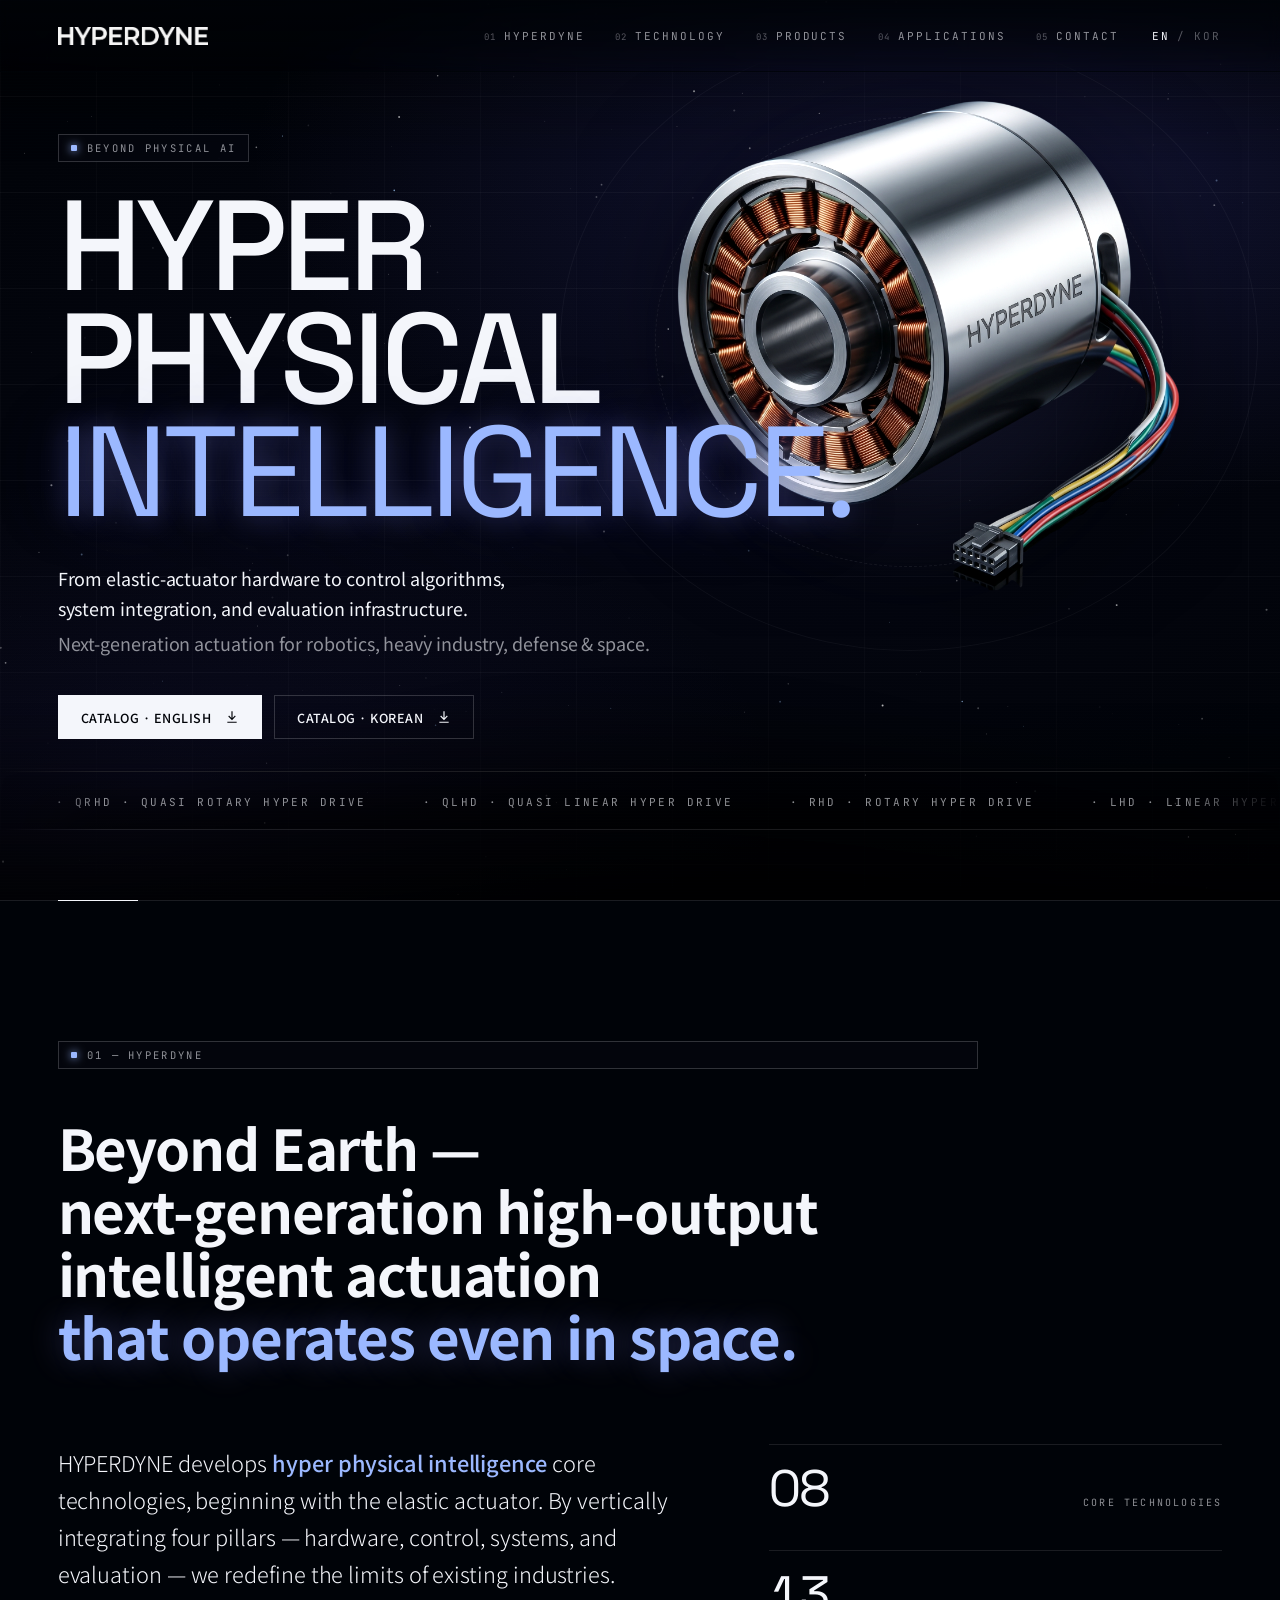
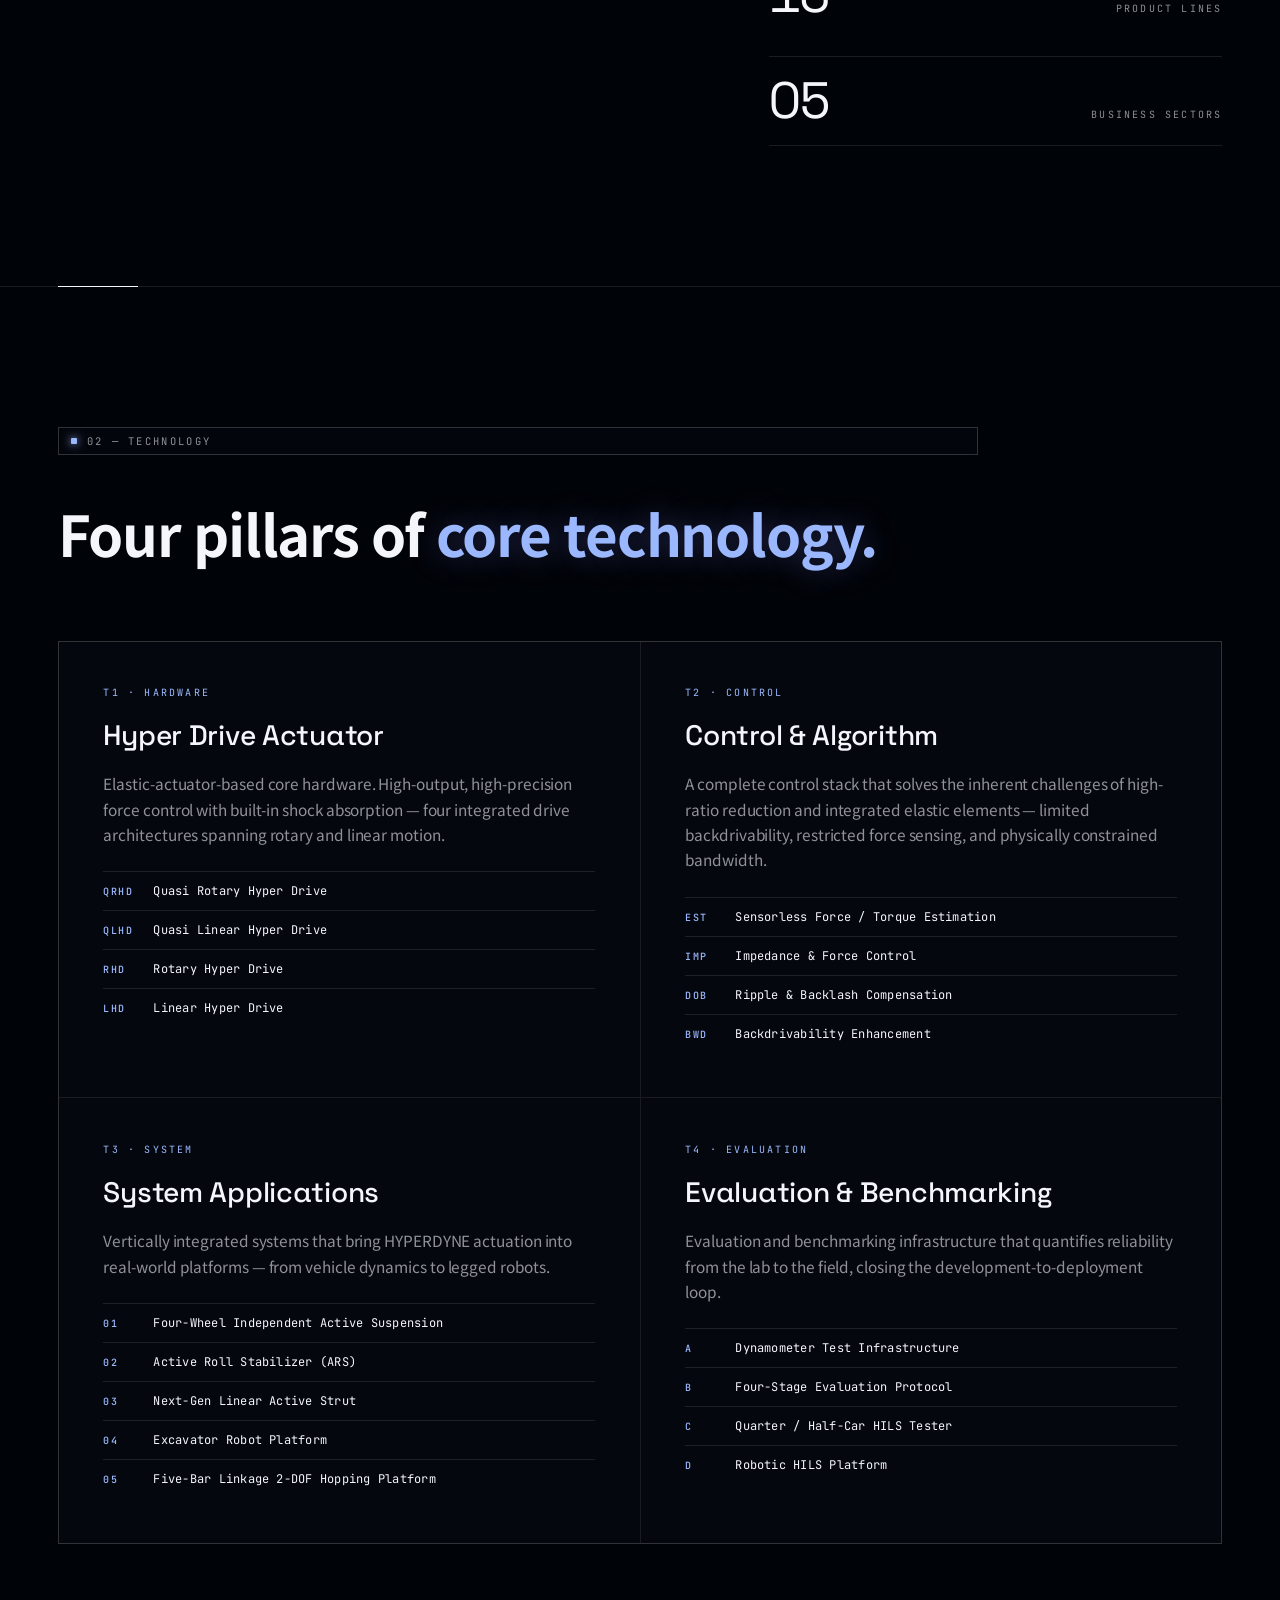
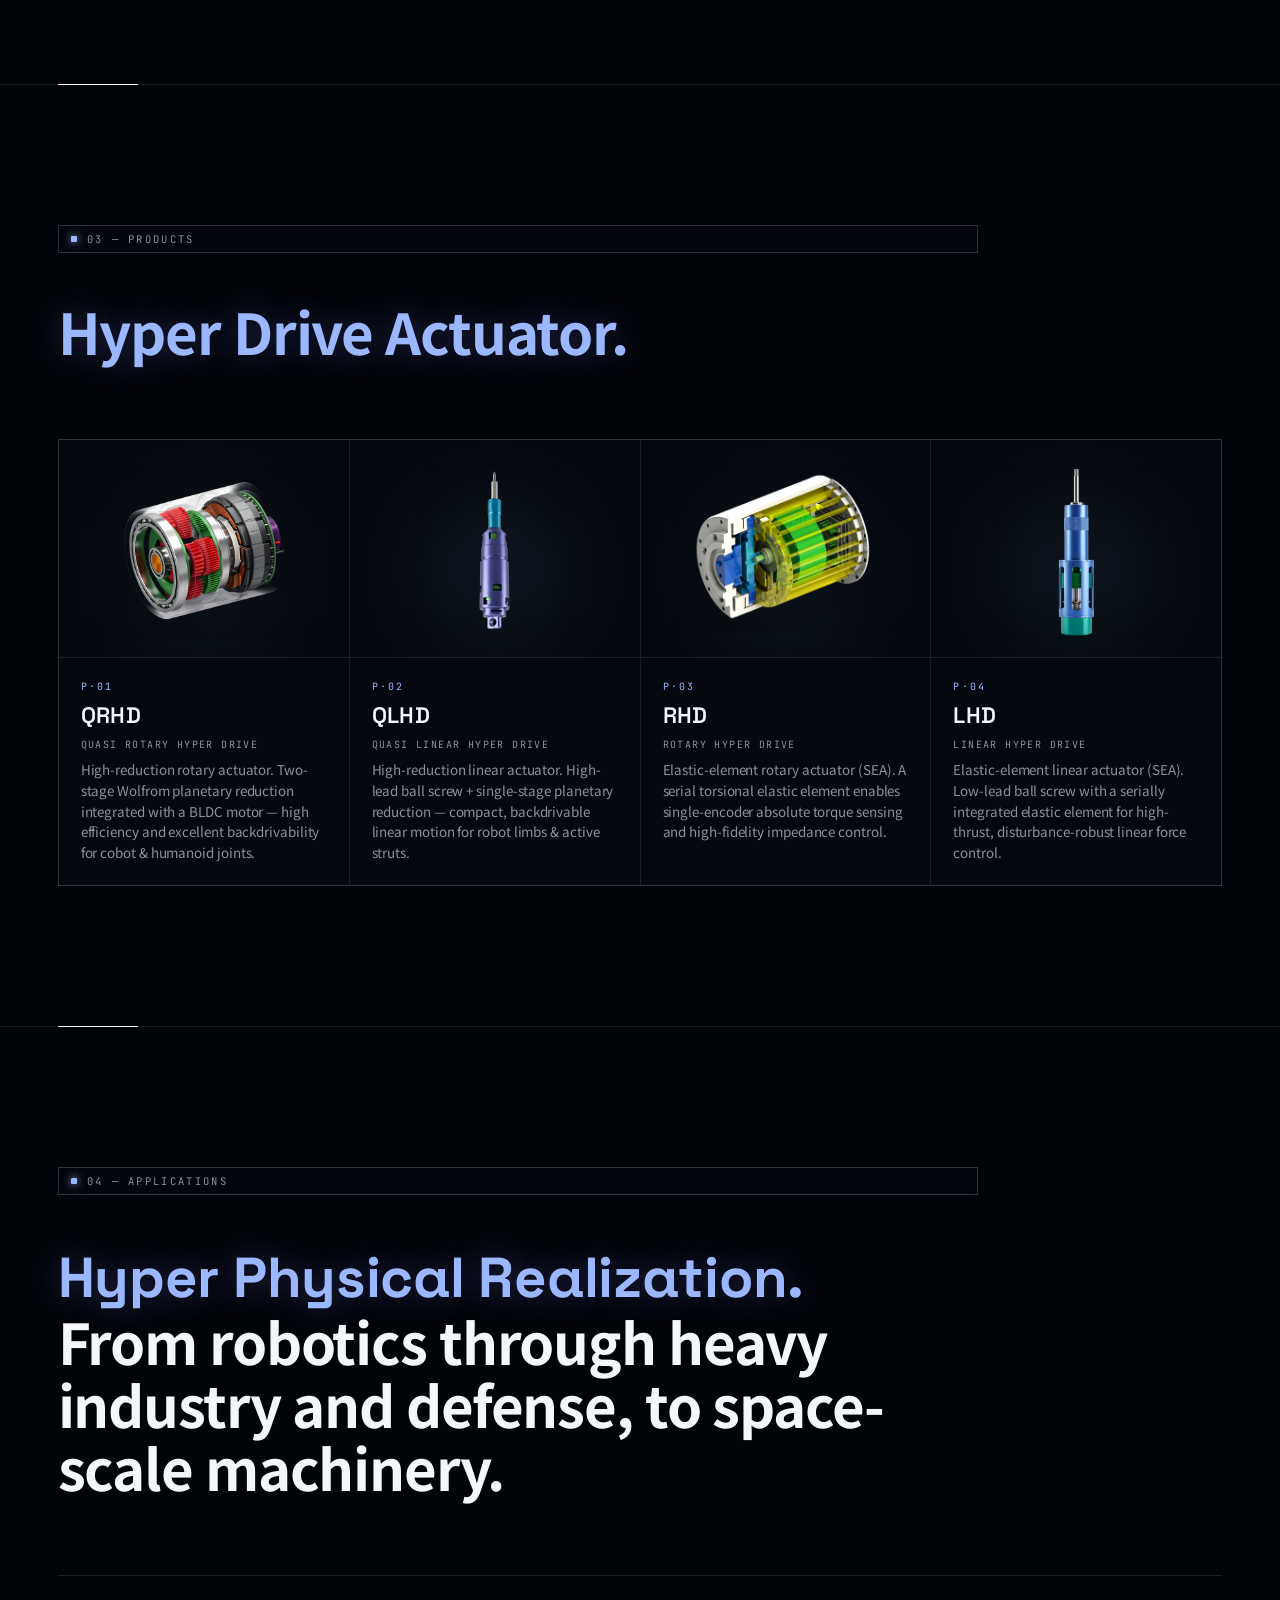
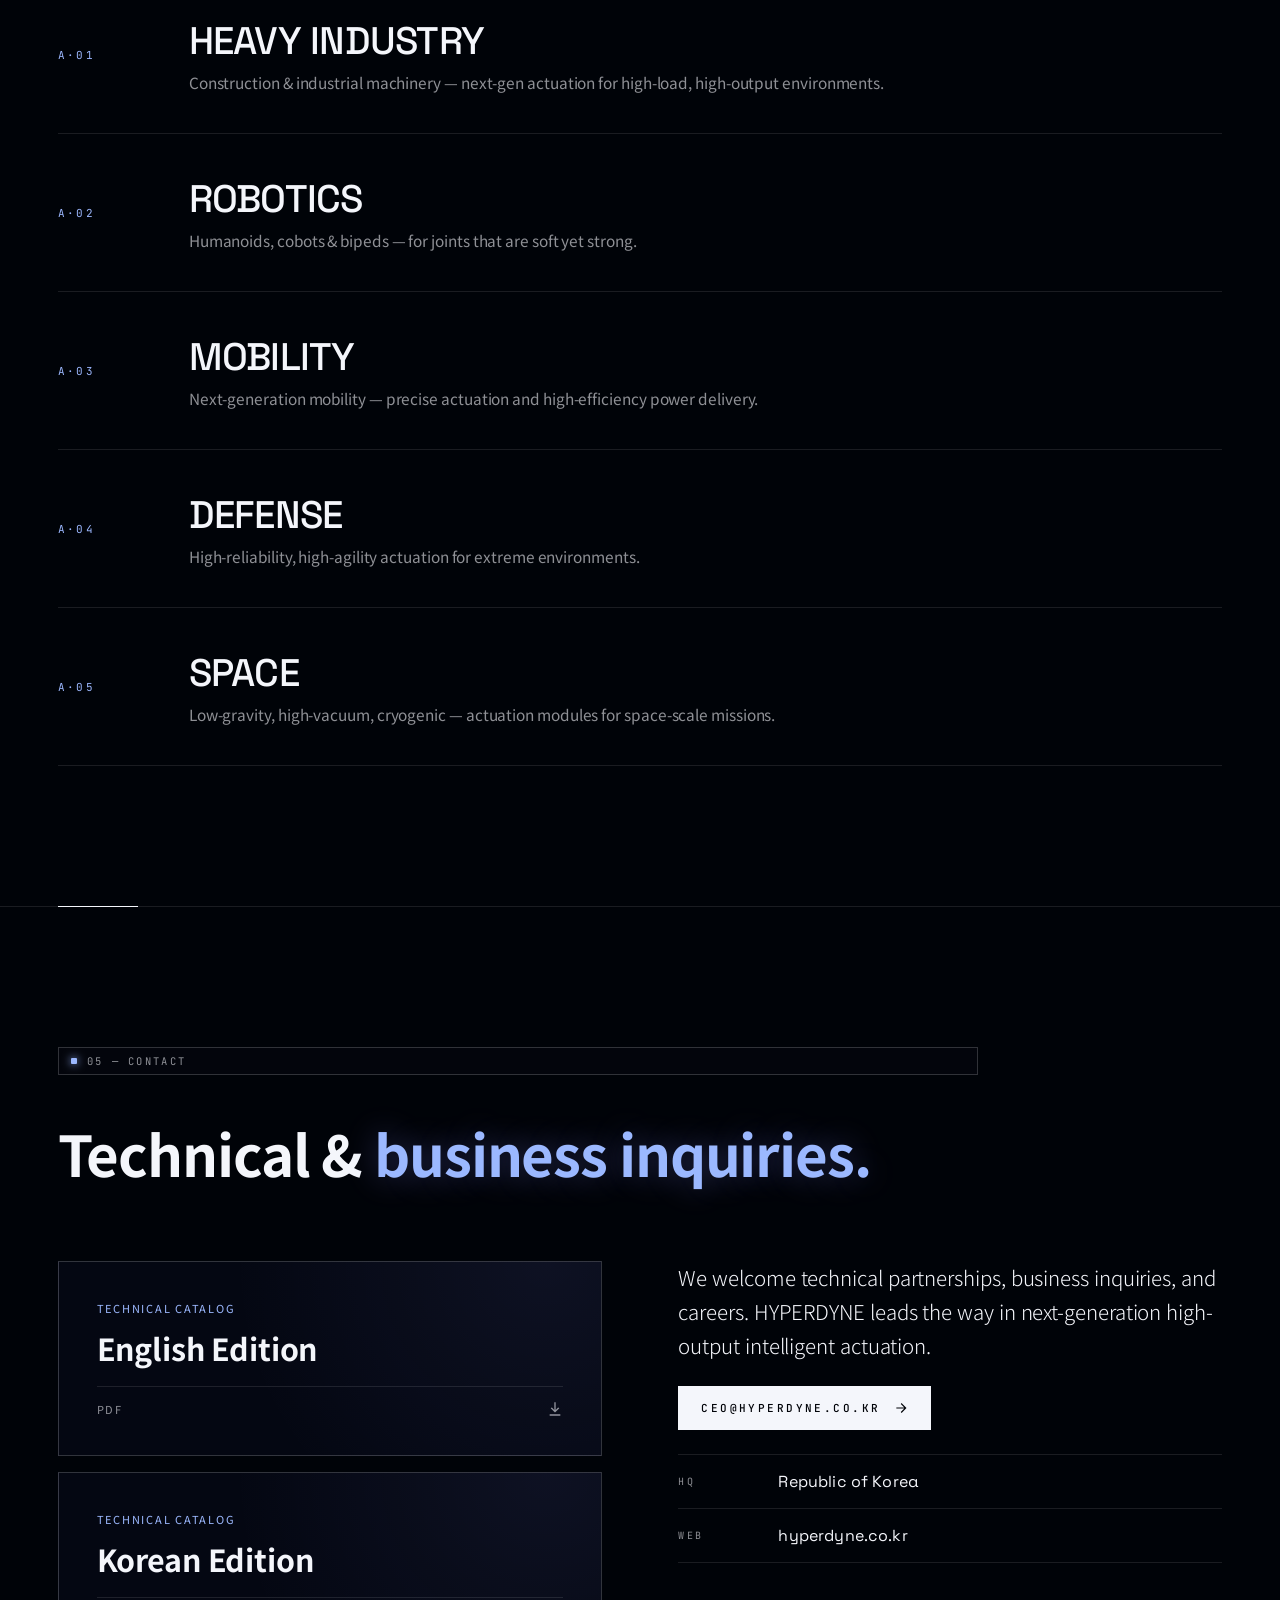
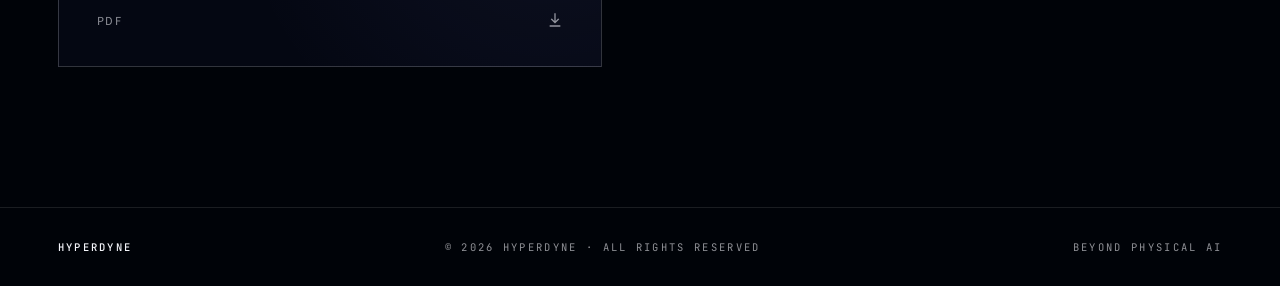
==== commit 8ded6e09: "Add files via upload" ====
--- a/index.html
+++ b/index.html
@@ -353,8 +353,8 @@
             <span data-lang="en">We welcome technical partnerships, business inquiries, and careers. HYPERDYNE leads the way in next-generation high-output intelligent actuation.</span>
             <span data-lang="ko">기술 제휴, 파트너십, 채용, 일반 문의를 환영합니다. HYPERDYNE은 차세대 고출력 지능 작업에 앞장서고 있습니다.</span>
           </p>
-          <a class="btn primary" href="/cdn-cgi/l/email-protection#5c3f39331c34252c392e38253239723f3372372e">
-            <span><span class="__cf_email__" data-cfemail="b9fafcf6f9f1e0e9fcebfde0f7fc97faf697f2eb">[email&#160;protected]</span></span>
+          <a class="btn primary" id="ceoMail" data-user="ceo" data-domain="hyperdyne.co.kr" href="#">
+            <span class="ceo-mail-text"><span class="__cf_email__" data-cfemail="96d5d3d9d6decfc6d3c4d2cfd8d3b8d5d9b8ddc4">[email&#160;protected]</span></span>
             <svg viewBox="0 0 24 24" width="14" height="14" aria-hidden="true"><path d="M5 12h14M13 5l7 7-7 7" stroke="currentColor" stroke-width="2" fill="none" stroke-linecap="square"/></svg>
           </a>
           <dl class="contact-info">
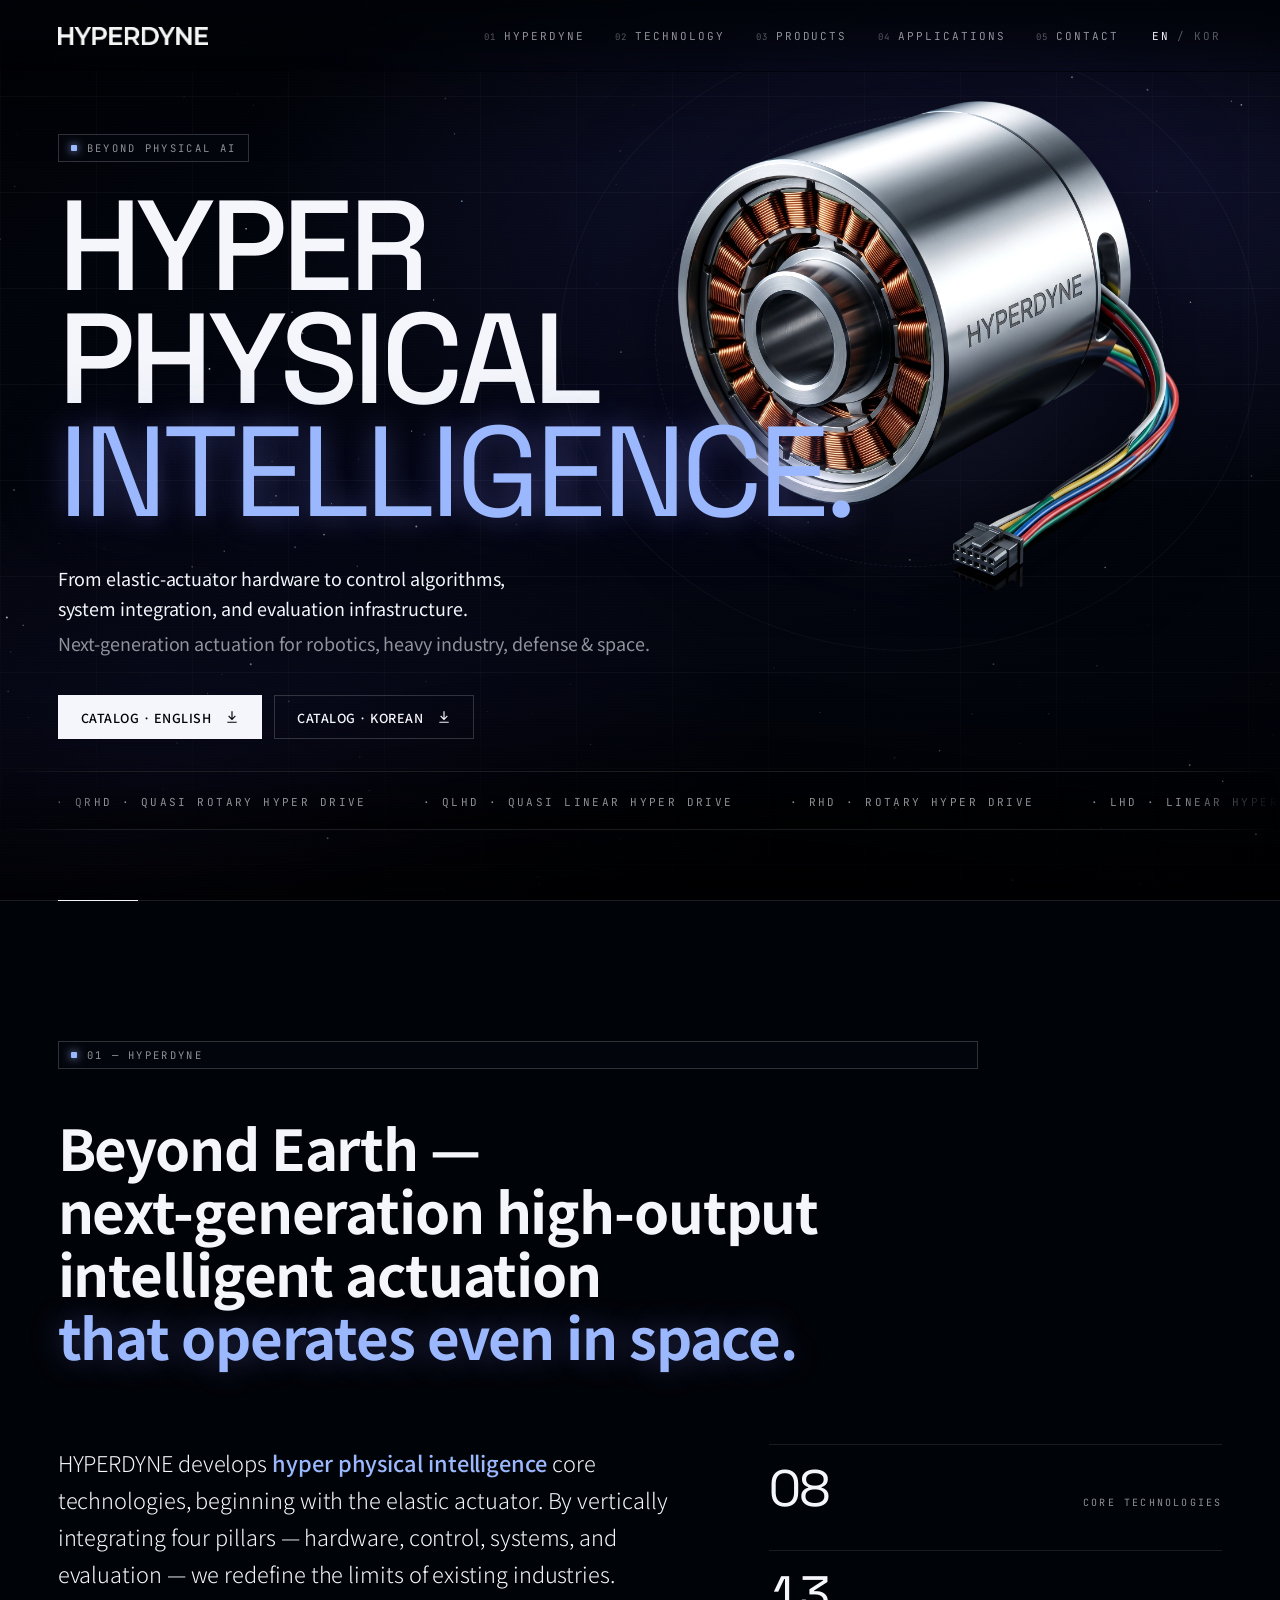
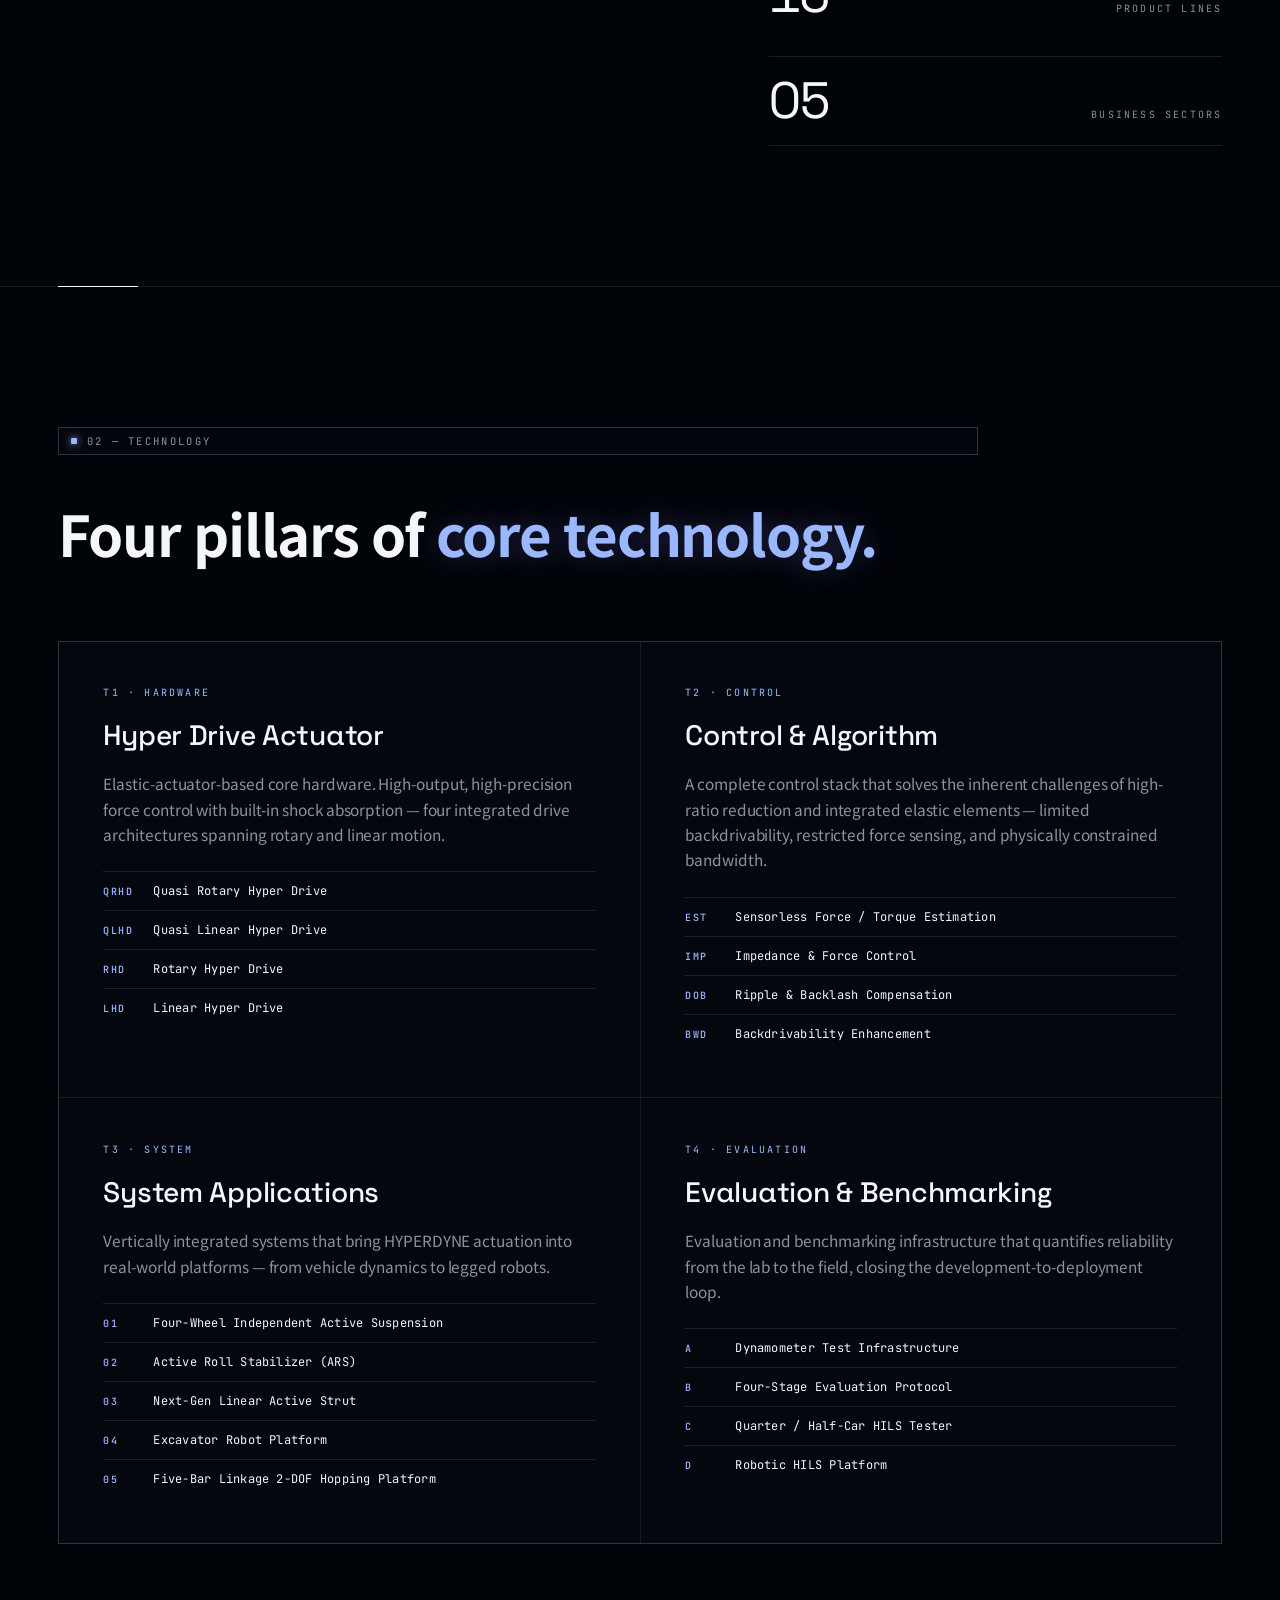
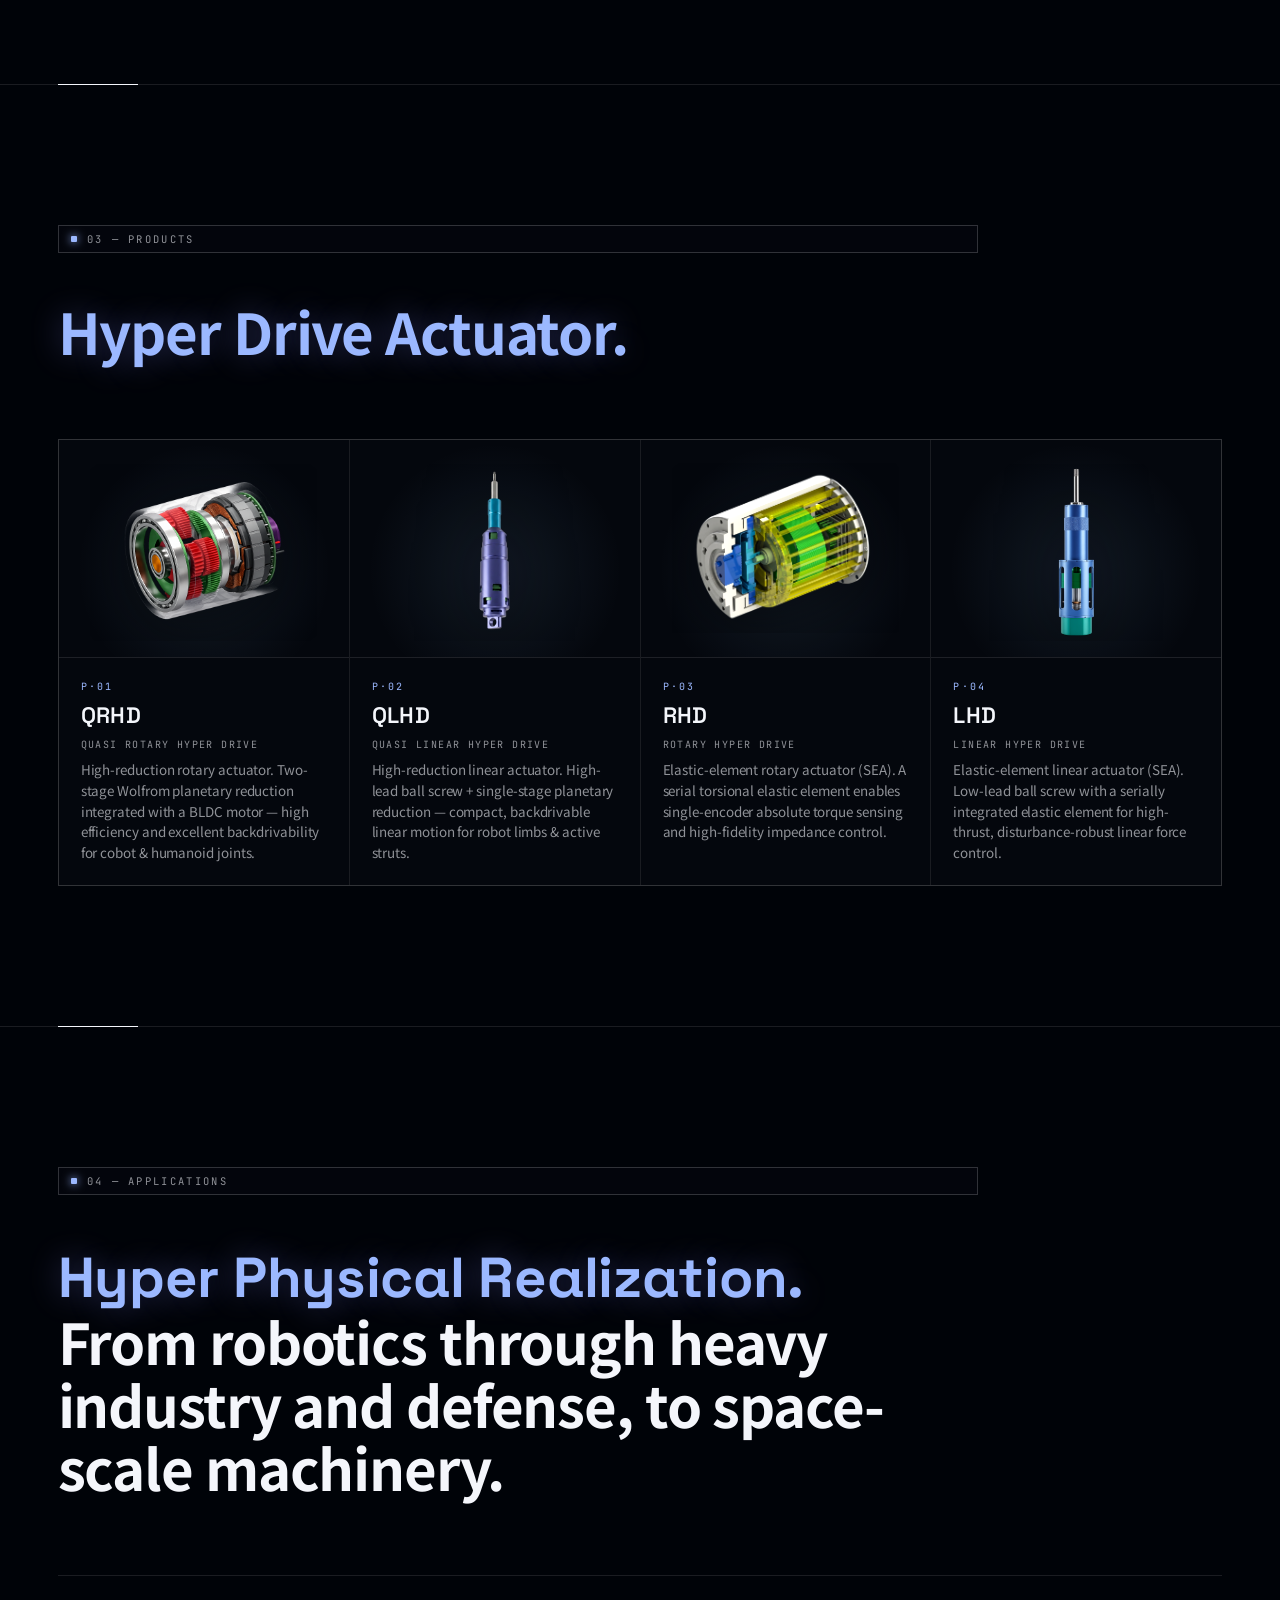
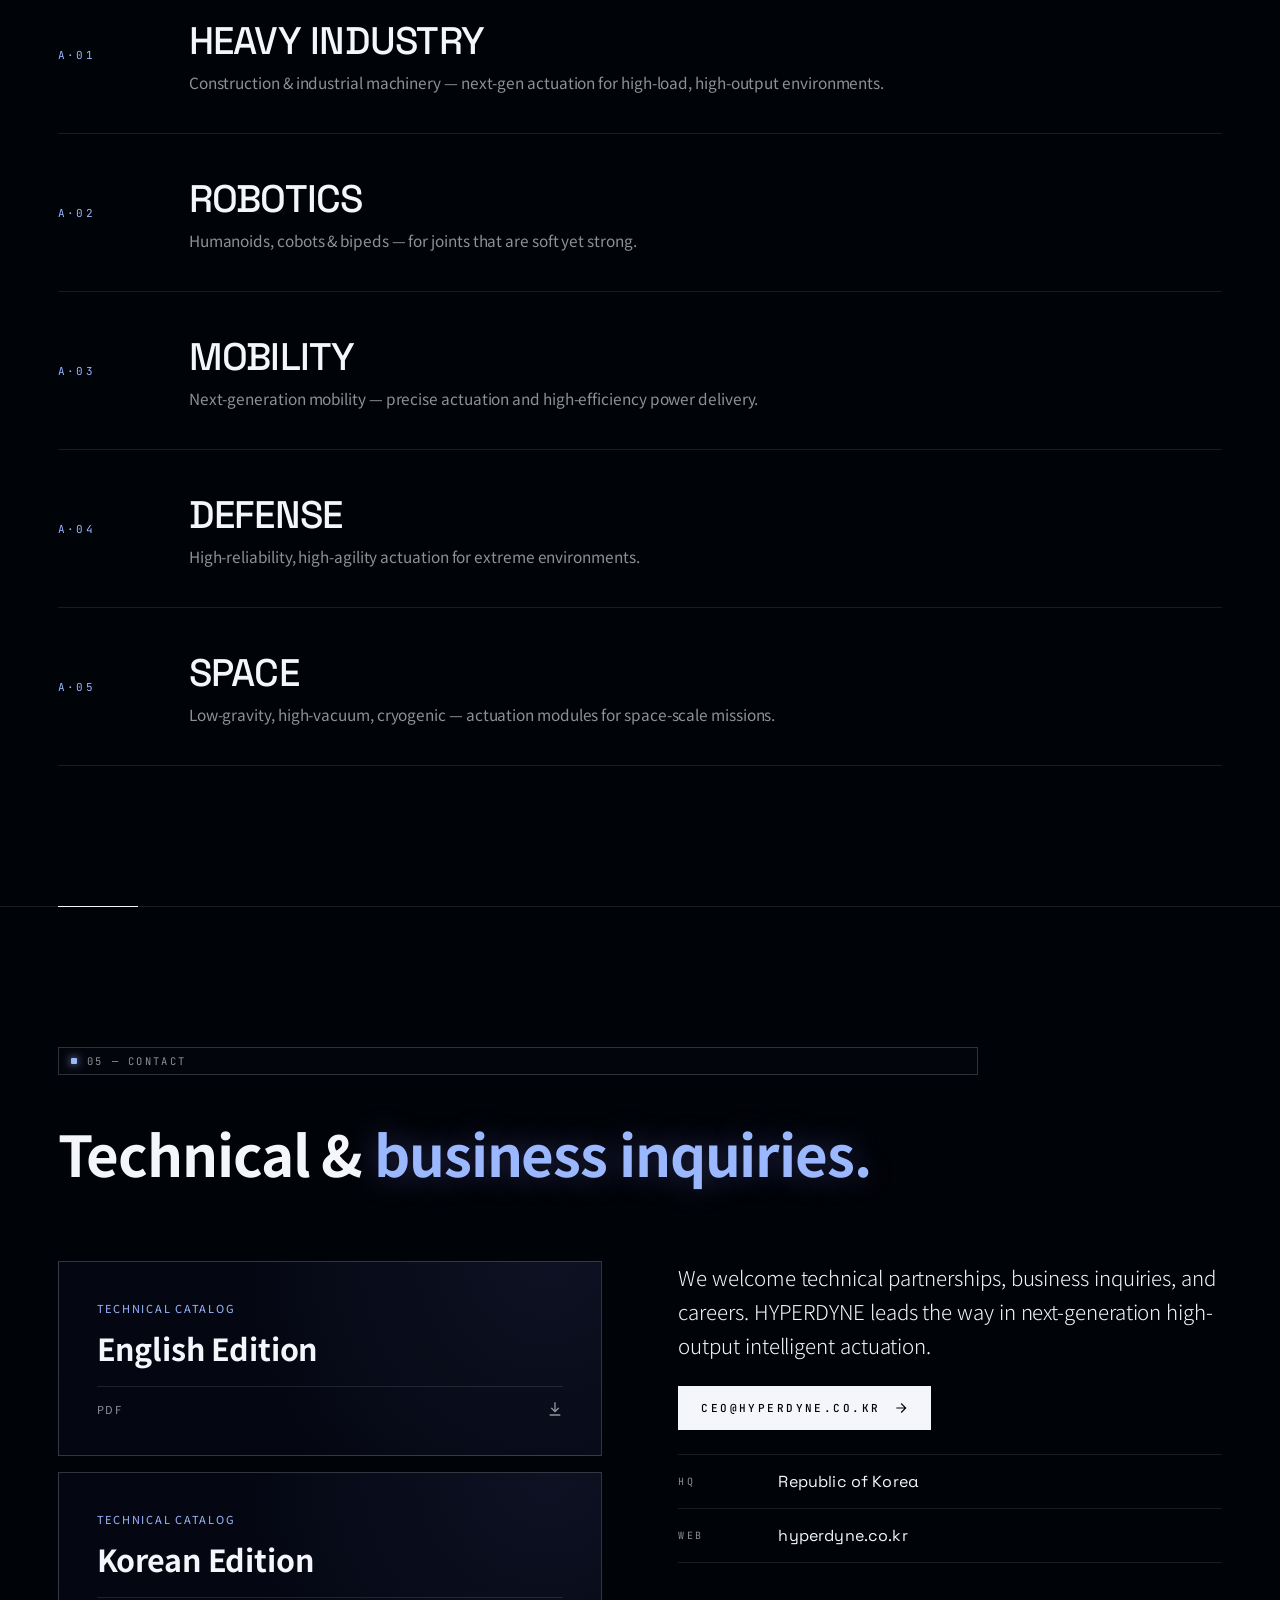
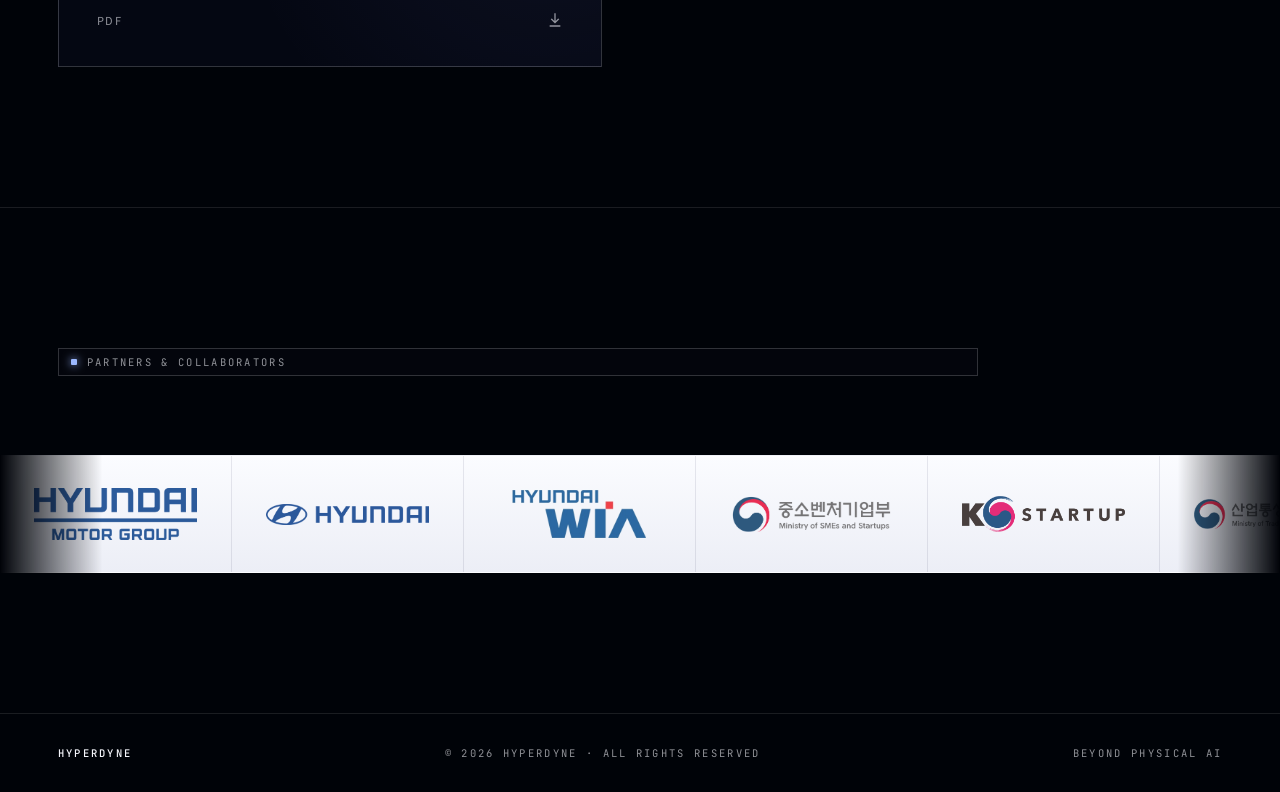
==== commit b6107d6b: "Add files via upload" ====
--- a/index.html
+++ b/index.html
@@ -12,6 +12,7 @@
   <link href="https://fonts.googleapis.com/css2?family=Space+Grotesk:wght@300;400;500;600;700&family=JetBrains+Mono:wght@300;400;500&family=Noto+Sans+KR:wght@300;400;500;700;900&display=swap" rel="stylesheet" />
 
   <link rel="icon" type="image/png" href="assets/brand/hyperdyne_logo_small.png" />
+  <link rel="apple-touch-icon" href="assets/brand/hyperdyne_logo_small.png" />
   <link rel="stylesheet" href="style.css" />
 </head>
 <body class="lang-en">
@@ -354,7 +355,7 @@
             <span data-lang="ko">기술 제휴, 파트너십, 채용, 일반 문의를 환영합니다. HYPERDYNE은 차세대 고출력 지능 작업에 앞장서고 있습니다.</span>
           </p>
           <a class="btn primary" id="ceoMail" data-user="ceo" data-domain="hyperdyne.co.kr" href="#">
-            <span class="ceo-mail-text"><span class="__cf_email__" data-cfemail="96d5d3d9d6decfc6d3c4d2cfd8d3b8d5d9b8ddc4">[email&#160;protected]</span></span>
+            <span class="ceo-mail-text">CEO@HYPERDYNE.CO.KR</span>
             <svg viewBox="0 0 24 24" width="14" height="14" aria-hidden="true"><path d="M5 12h14M13 5l7 7-7 7" stroke="currentColor" stroke-width="2" fill="none" stroke-linecap="square"/></svg>
           </a>
           <dl class="contact-info">
@@ -362,6 +363,20 @@
             <div><dt>WEB</dt><dd>hyperdyne.co.kr</dd></div>
           </dl>
         </div>
+      </div>
+    </section>
+
+    <!-- ============ PARTNERS ============ -->
+    <section class="block partners" id="partners" data-screen-label="Partners">
+      <header class="block-head partners-head">
+        <span class="mono-tag"><span class="bullet"></span>
+          <span data-lang="en">PARTNERS &amp; COLLABORATORS</span>
+          <span data-lang="ko">협력 기관 · 파트너</span>
+        </span>
+      </header>
+
+      <div class="logo-marquee" aria-label="Partners">
+        <div class="logo-track" id="logoTrack"></div>
       </div>
     </section>
 
@@ -376,6 +391,6 @@
     </div>
   </footer>
 
-  <script data-cfasync="false" src="/cdn-cgi/scripts/5c5dd728/cloudflare-static/email-decode.min.js"></script><script src="script.js"></script>
+  <script src="script.js"></script>
 </body>
 </html>
--- a/style.css
+++ b/style.css
@@ -945,6 +945,65 @@
   color: var(--fg);
   letter-spacing: 0.01em;
 }
+
+/* =============== PARTNERS ============= */
+.partners { overflow: hidden; }
+.partners-head { margin-bottom: clamp(36px, 4vw, 56px); }
+
+/* one continuous light "trusted-by" band; logos scroll inside it */
+.logo-marquee {
+  position: relative;
+  width: 100vw;
+  margin-left: calc(-1 * var(--pad-x));
+  overflow: hidden;
+  background: linear-gradient(180deg, #fbfcff 0%, #eceef6 100%);
+  border-top: 1px solid rgba(255, 255, 255, 0.16);
+  border-bottom: 1px solid rgba(255, 255, 255, 0.16);
+  box-shadow:
+    inset 0 1px 0 rgba(255, 255, 255, 0.7),
+    0 0 50px rgba(140, 145, 255, 0.12);
+  -webkit-mask-image: linear-gradient(90deg, transparent, #000 8%, #000 92%, transparent);
+  mask-image: linear-gradient(90deg, transparent, #000 8%, #000 92%, transparent);
+}
+.logo-track {
+  display: flex;
+  align-items: center;
+  width: max-content;
+  height: 116px;
+  animation: logo-scroll 52s linear infinite;
+}
+.logo-marquee:hover .logo-track { animation-play-state: paused; }
+@keyframes logo-scroll { to { transform: translateX(-50%); } }
+
+.logo-card {
+  flex: 0 0 auto;
+  display: grid;
+  place-items: center;
+  height: 100%;
+  width: 232px;
+  padding: 0 34px;
+  background: transparent;
+  border: 0;
+  border-right: 1px solid rgba(12, 12, 52, 0.09);
+  border-radius: 0;
+  box-shadow: none;
+  transition: opacity 240ms ease;
+}
+.logo-card img {
+  max-width: 100%;
+  max-height: 54px;
+  width: auto;
+  height: auto;
+  object-fit: contain;
+  opacity: 0.82;
+  filter: saturate(1.02);
+  transition: opacity 240ms ease, transform 240ms ease;
+}
+.logo-card:hover img { opacity: 1; transform: scale(1.04); }
+
+/* REPA is a long, thin wordmark — give it a wider card + less padding so it reads larger */
+.logo-card.lg-repa { width: 300px; padding: 0 18px; }
+.logo-card.lg-repa img { max-height: 70px; }
 
 /* =============== FOOTER =============== */
 .site-footer {
@@ -1080,6 +1139,10 @@
     gap: 8px;
   }
   .ft-tag, .ft-meta { text-align: left; }
+
+  .logo-track { height: 92px; }
+  .logo-card { width: 168px; padding: 0 24px; }
+  .logo-card img { max-height: 42px; }
 }
 
 @media (max-width: 480px) {
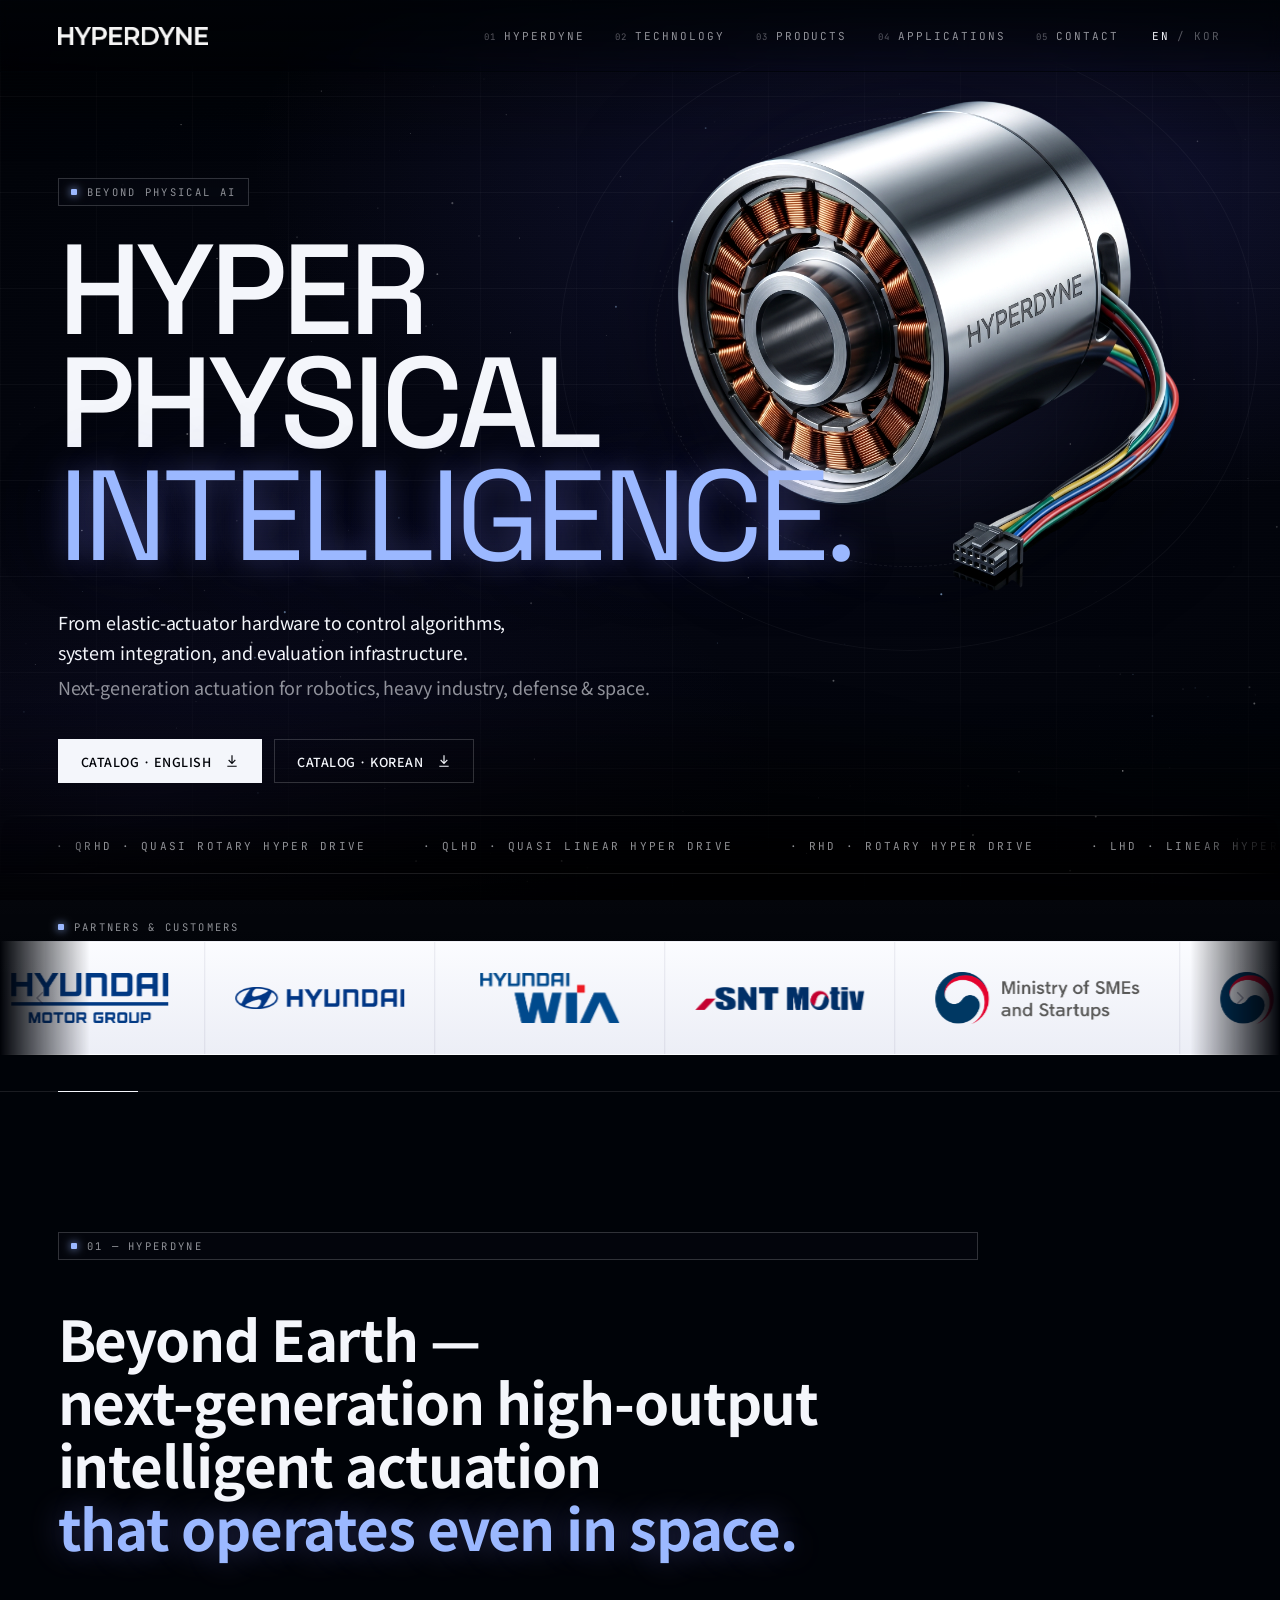
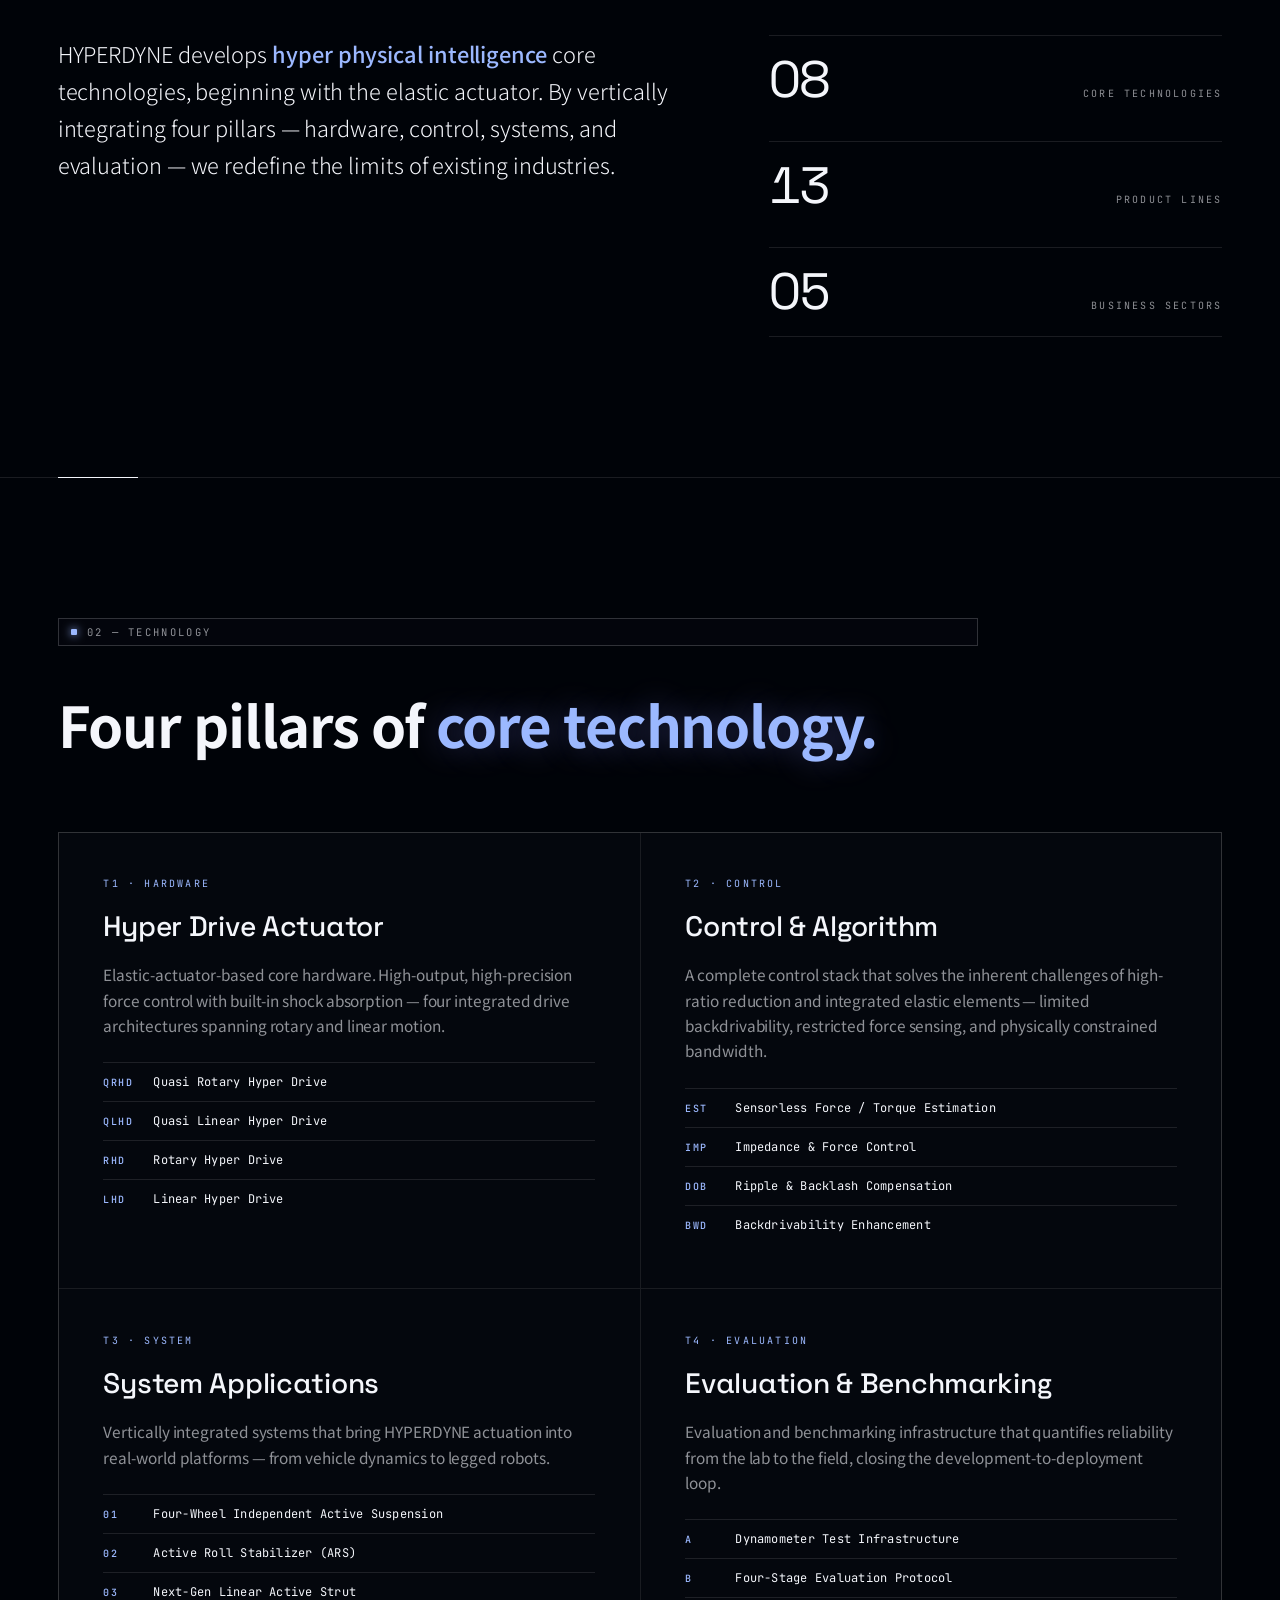
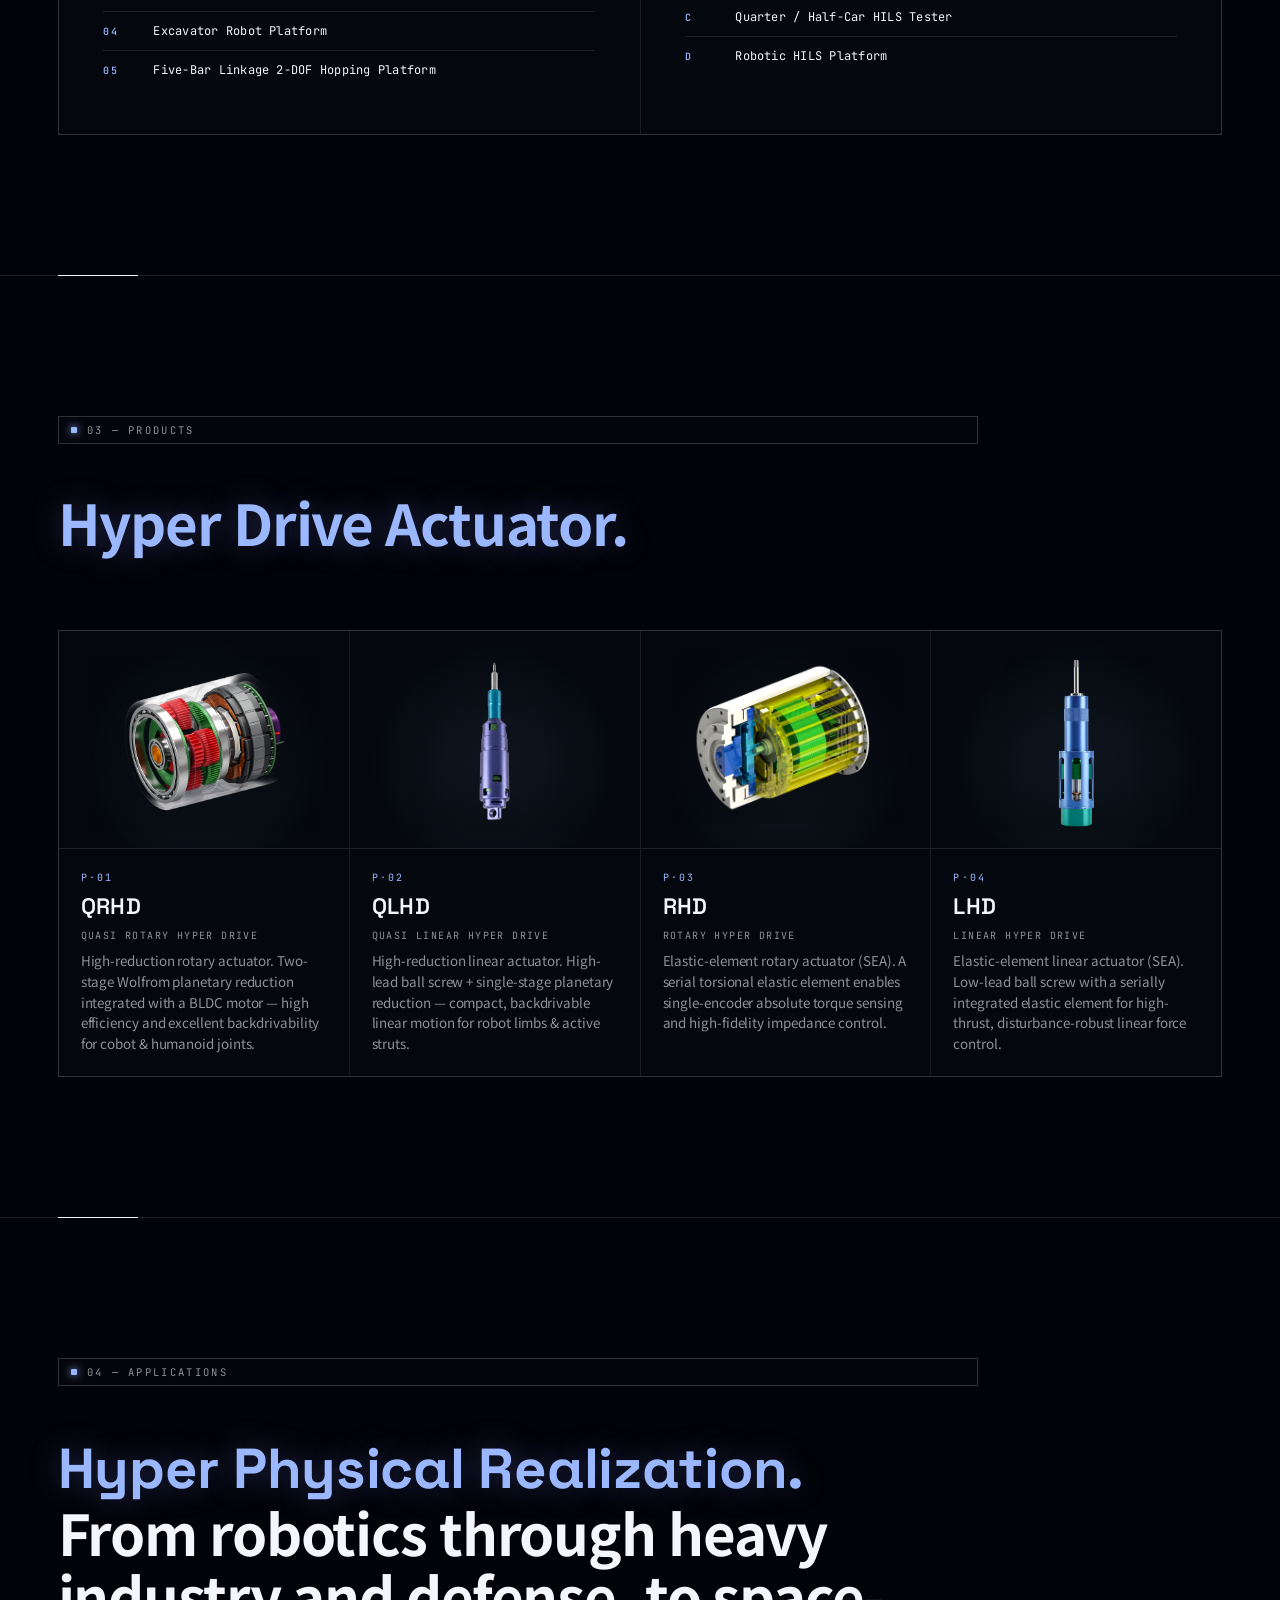
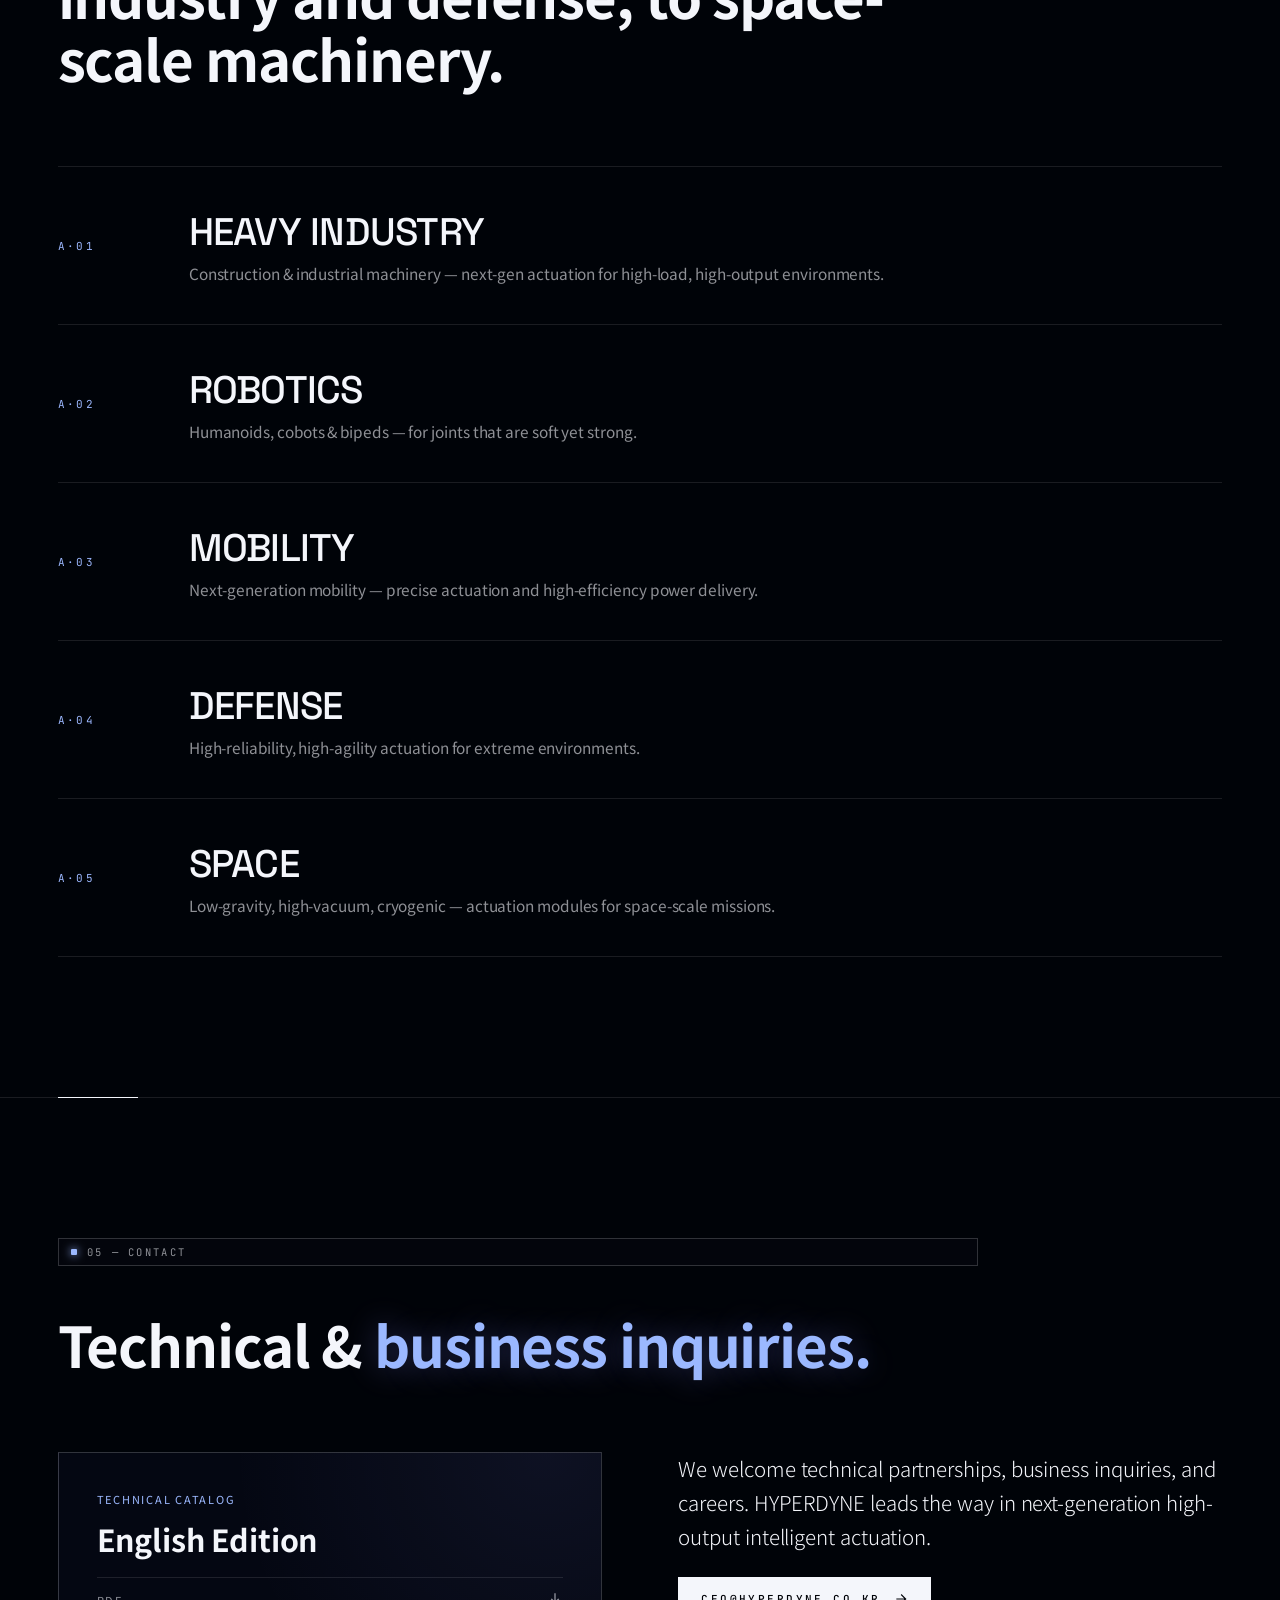
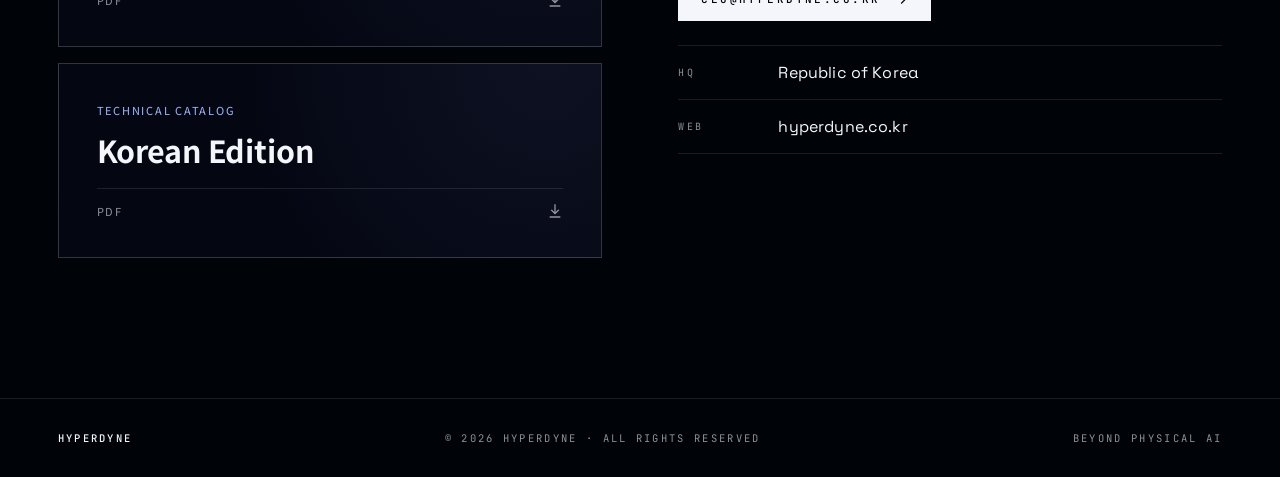
==== commit 196d9dd8: "Add files via upload" ====
--- a/index.html
+++ b/index.html
@@ -106,6 +106,25 @@
       <!-- bottom marquee — 13 index items -->
       <div class="hero-marquee" aria-hidden="true">
         <div class="marquee-inner" id="marqueeInner"></div>
+      </div>
+    </section>
+
+    <!-- ============ PARTNERS (directly under hero strip) ============ -->
+    <section class="partners-strip" id="partners" data-screen-label="Partners">
+      <p class="partners-label">
+        <span class="mono-tag"><span class="bullet"></span>
+          <span data-lang="en">PARTNERS &amp; CUSTOMERS</span>
+          <span data-lang="ko">협력 기관 · 고객사</span>
+        </span>
+      </p>
+      <div class="logo-marquee" aria-label="Partners">
+        <button class="lm-arrow lm-prev" type="button" aria-label="Previous">
+          <svg viewBox="0 0 24 24" width="18" height="18" aria-hidden="true"><path d="M15 5l-7 7 7 7" stroke="currentColor" stroke-width="2" fill="none" stroke-linecap="square"/></svg>
+        </button>
+        <button class="lm-arrow lm-next" type="button" aria-label="Next">
+          <svg viewBox="0 0 24 24" width="18" height="18" aria-hidden="true"><path d="M9 5l7 7-7 7" stroke="currentColor" stroke-width="2" fill="none" stroke-linecap="square"/></svg>
+        </button>
+        <div class="logo-track" id="logoTrack"></div>
       </div>
     </section>
 
@@ -366,20 +385,6 @@
       </div>
     </section>
 
-    <!-- ============ PARTNERS ============ -->
-    <section class="block partners" id="partners" data-screen-label="Partners">
-      <header class="block-head partners-head">
-        <span class="mono-tag"><span class="bullet"></span>
-          <span data-lang="en">PARTNERS &amp; COLLABORATORS</span>
-          <span data-lang="ko">협력 기관 · 파트너</span>
-        </span>
-      </header>
-
-      <div class="logo-marquee" aria-label="Partners">
-        <div class="logo-track" id="logoTrack"></div>
-      </div>
-    </section>
-
   </main>
 
   <!-- ============ FOOTER ============ -->
--- a/style.css
+++ b/style.css
@@ -240,7 +240,7 @@
 .hero {
   position: relative;
   min-height: 100vh;
-  padding: calc(var(--header-h) + 36px) var(--pad-x) 70px;
+  padding: calc(var(--header-h) + 36px) var(--pad-x) 26px;
   display: grid;
   grid-template-rows: 1fr auto;
   isolation: isolate;
@@ -361,9 +361,12 @@
   background: var(--accent);
   box-shadow: 0 0 8px var(--accent);
   border-radius: 1px;
-  animation: blink 2.6s steps(2, end) infinite;
-}
-@keyframes blink { 50% { opacity: 0.35; } }
+  animation: blink 3.2s ease-in-out infinite;
+}
+@keyframes blink {
+  0%, 100% { opacity: 1; box-shadow: 0 0 9px var(--accent); }
+  50%      { opacity: 0.32; box-shadow: 0 0 3px var(--accent); }
+}
 
 .display {
   margin: 0;
@@ -946,64 +949,101 @@
   letter-spacing: 0.01em;
 }
 
-/* =============== PARTNERS ============= */
-.partners { overflow: hidden; }
-.partners-head { margin-bottom: clamp(36px, 4vw, 56px); }
-
-/* one continuous light "trusted-by" band; logos scroll inside it */
+/* =============== PARTNERS STRIP (under hero) ============= */
+.partners-strip {
+  position: relative;
+  padding: 14px 0 36px;
+  background: linear-gradient(180deg, rgba(255,255,255,0.015), transparent 60%);
+}
+.partners-label {
+  margin: 0 0 6px;
+  padding: 0 var(--pad-x);
+}
+.partners-label .mono-tag {
+  margin: 0;
+  border: 0;
+  background: none;
+  padding: 0;
+  backdrop-filter: none;
+}
+.partners-label [data-lang="ko"] {
+  font-family: var(--ff-kr);
+  letter-spacing: 0.14em;
+  font-weight: 500;
+}
+
+/* one continuous light band; logos scroll inside, original brand colors */
 .logo-marquee {
   position: relative;
   width: 100vw;
-  margin-left: calc(-1 * var(--pad-x));
   overflow: hidden;
   background: linear-gradient(180deg, #fbfcff 0%, #eceef6 100%);
-  border-top: 1px solid rgba(255, 255, 255, 0.16);
-  border-bottom: 1px solid rgba(255, 255, 255, 0.16);
+  border-top: 1px solid rgba(255, 255, 255, 0.18);
+  border-bottom: 1px solid rgba(255, 255, 255, 0.18);
   box-shadow:
     inset 0 1px 0 rgba(255, 255, 255, 0.7),
-    0 0 50px rgba(140, 145, 255, 0.12);
-  -webkit-mask-image: linear-gradient(90deg, transparent, #000 8%, #000 92%, transparent);
-  mask-image: linear-gradient(90deg, transparent, #000 8%, #000 92%, transparent);
+    0 0 50px rgba(140, 145, 255, 0.10);
+  -webkit-mask-image: linear-gradient(90deg, transparent, #000 7%, #000 93%, transparent);
+  mask-image: linear-gradient(90deg, transparent, #000 7%, #000 93%, transparent);
 }
 .logo-track {
   display: flex;
   align-items: center;
   width: max-content;
-  height: 116px;
-  animation: logo-scroll 52s linear infinite;
-}
-.logo-marquee:hover .logo-track { animation-play-state: paused; }
-@keyframes logo-scroll { to { transform: translateX(-50%); } }
+  height: 112px;
+  will-change: transform;
+}
+.logo-marquee:hover .logo-track { }
+
+/* nav arrows — bare chevrons, subtle */
+.lm-arrow {
+  position: absolute;
+  top: 50%;
+  transform: translateY(-50%);
+  z-index: 6;
+  width: 44px;
+  height: 60px;
+  display: grid;
+  place-items: center;
+  border: 0;
+  background: none;
+  color: rgba(12, 12, 52, 0.32);
+  cursor: pointer;
+  transition: color 200ms ease, transform 160ms ease;
+}
+.lm-arrow:hover { color: rgba(12, 12, 52, 0.85); }
+.lm-arrow:active { transform: translateY(-50%) scale(0.88); }
+.lm-prev { left: clamp(4px, 1.5vw, 18px); }
+.lm-next { right: clamp(4px, 1.5vw, 18px); }
 
 .logo-card {
   flex: 0 0 auto;
   display: grid;
   place-items: center;
   height: 100%;
-  width: 232px;
-  padding: 0 34px;
+  width: 230px;
+  padding: 0 30px;
   background: transparent;
   border: 0;
-  border-right: 1px solid rgba(12, 12, 52, 0.09);
-  border-radius: 0;
-  box-shadow: none;
+  border-right: 1px solid rgba(12, 12, 52, 0.08);
   transition: opacity 240ms ease;
 }
 .logo-card img {
+  max-height: 50px;
   max-width: 100%;
-  max-height: 54px;
   width: auto;
   height: auto;
   object-fit: contain;
-  opacity: 0.82;
-  filter: saturate(1.02);
-  transition: opacity 240ms ease, transform 240ms ease;
-}
-.logo-card:hover img { opacity: 1; transform: scale(1.04); }
-
-/* REPA is a long, thin wordmark — give it a wider card + less padding so it reads larger */
-.logo-card.lg-repa { width: 300px; padding: 0 18px; }
-.logo-card.lg-repa img { max-height: 70px; }
+  opacity: 1;
+  transition: transform 240ms ease;
+}
+.logo-card:hover img { transform: scale(1.04); }
+.logo-card.lg-tall { width: auto; padding: 0 40px; }
+.logo-card.lg-tall img { max-height: 52px; max-width: none; }
+.logo-card.lg-kiria { width: auto; padding: 0 40px; }
+.logo-card.lg-kiria img { max-height: 66px; max-width: none; }
+.logo-card.lg-wide { width: 360px; }
+.logo-card.lg-wide img { max-height: 52px; }
 
 /* =============== FOOTER =============== */
 .site-footer {
@@ -1140,9 +1180,15 @@
   }
   .ft-tag, .ft-meta { text-align: left; }
 
-  .logo-track { height: 92px; }
-  .logo-card { width: 168px; padding: 0 24px; }
-  .logo-card img { max-height: 42px; }
+  .logo-track { height: 88px; }
+  .logo-card { width: 168px; padding: 0 22px; }
+  .logo-card img { max-height: 40px; }
+  .logo-card.lg-tall { width: auto; padding: 0 28px; }
+  .logo-card.lg-tall img { max-height: 44px; max-width: none; }
+  .logo-card.lg-kiria { width: auto; padding: 0 28px; }
+  .logo-card.lg-kiria img { max-height: 56px; max-width: none; }
+  .logo-card.lg-wide { width: 250px; }
+  .logo-card.lg-wide img { max-height: 42px; }
 }
 
 @media (max-width: 480px) {
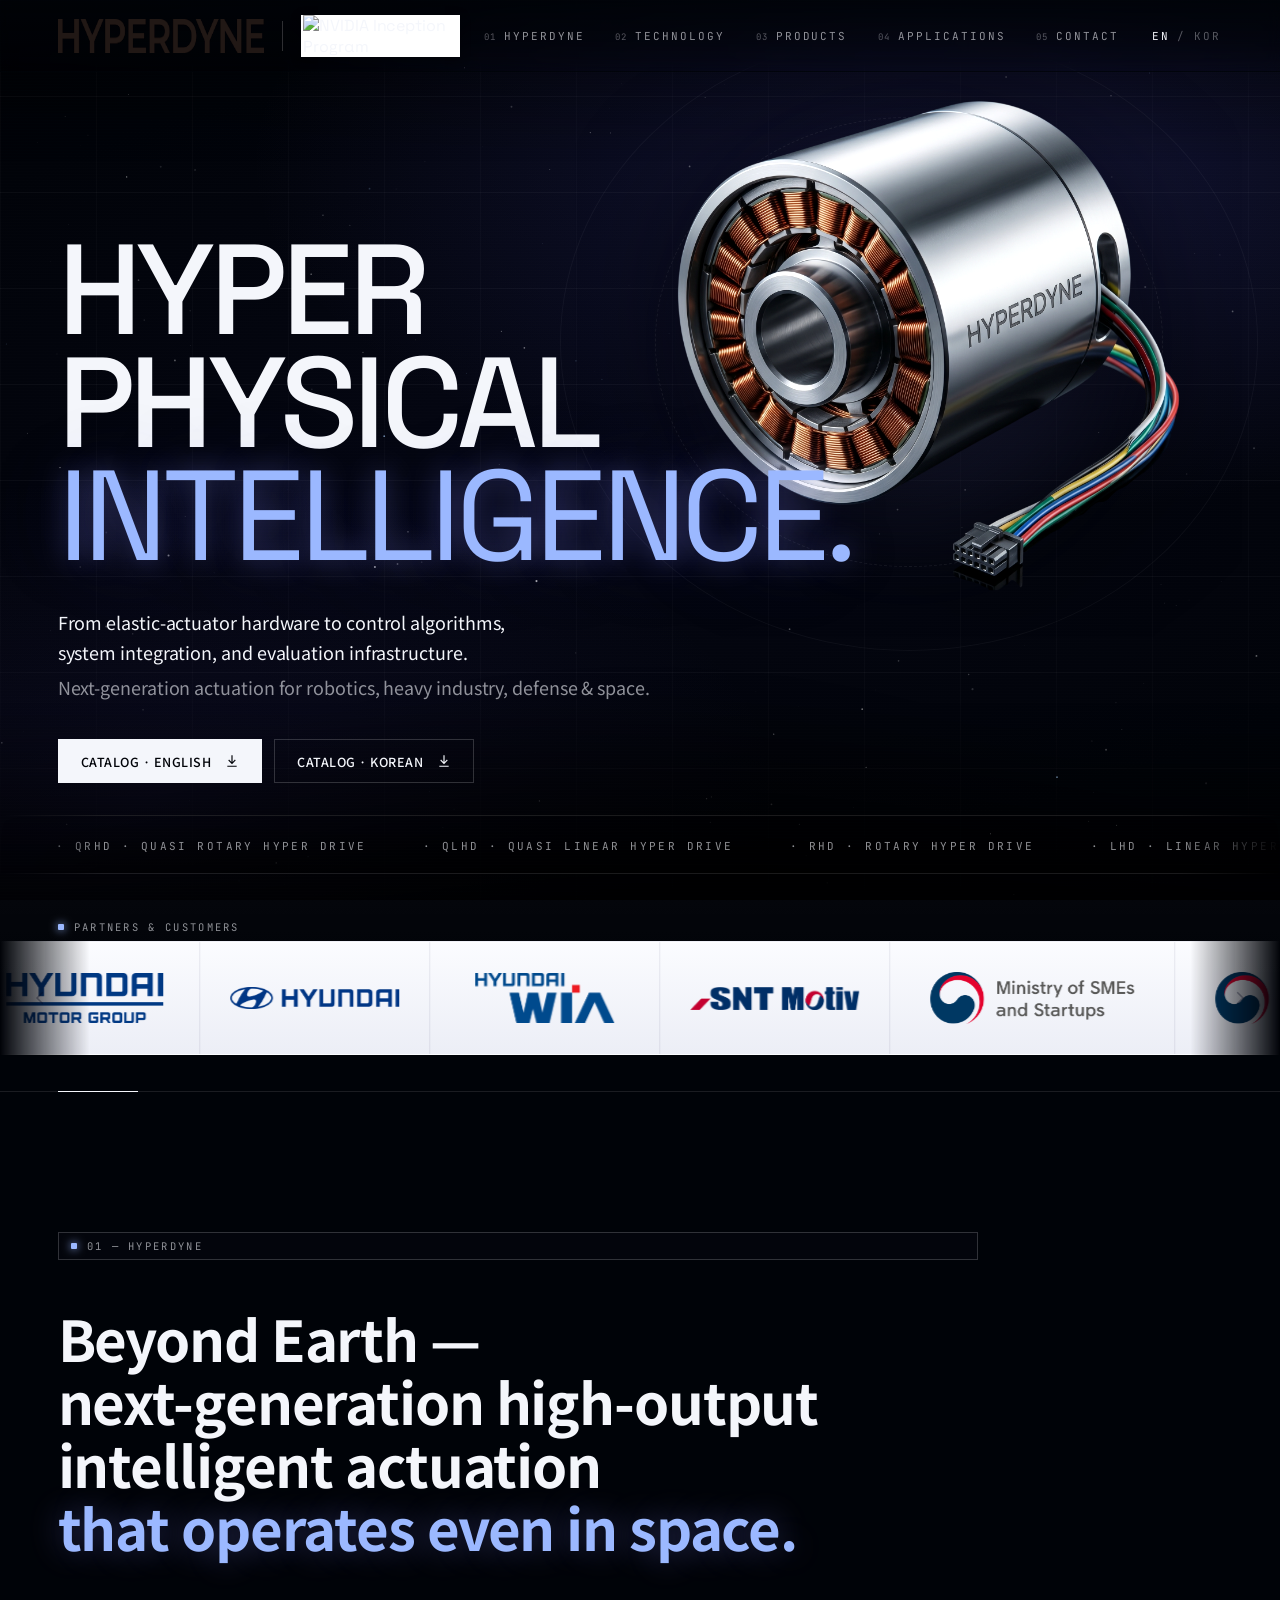
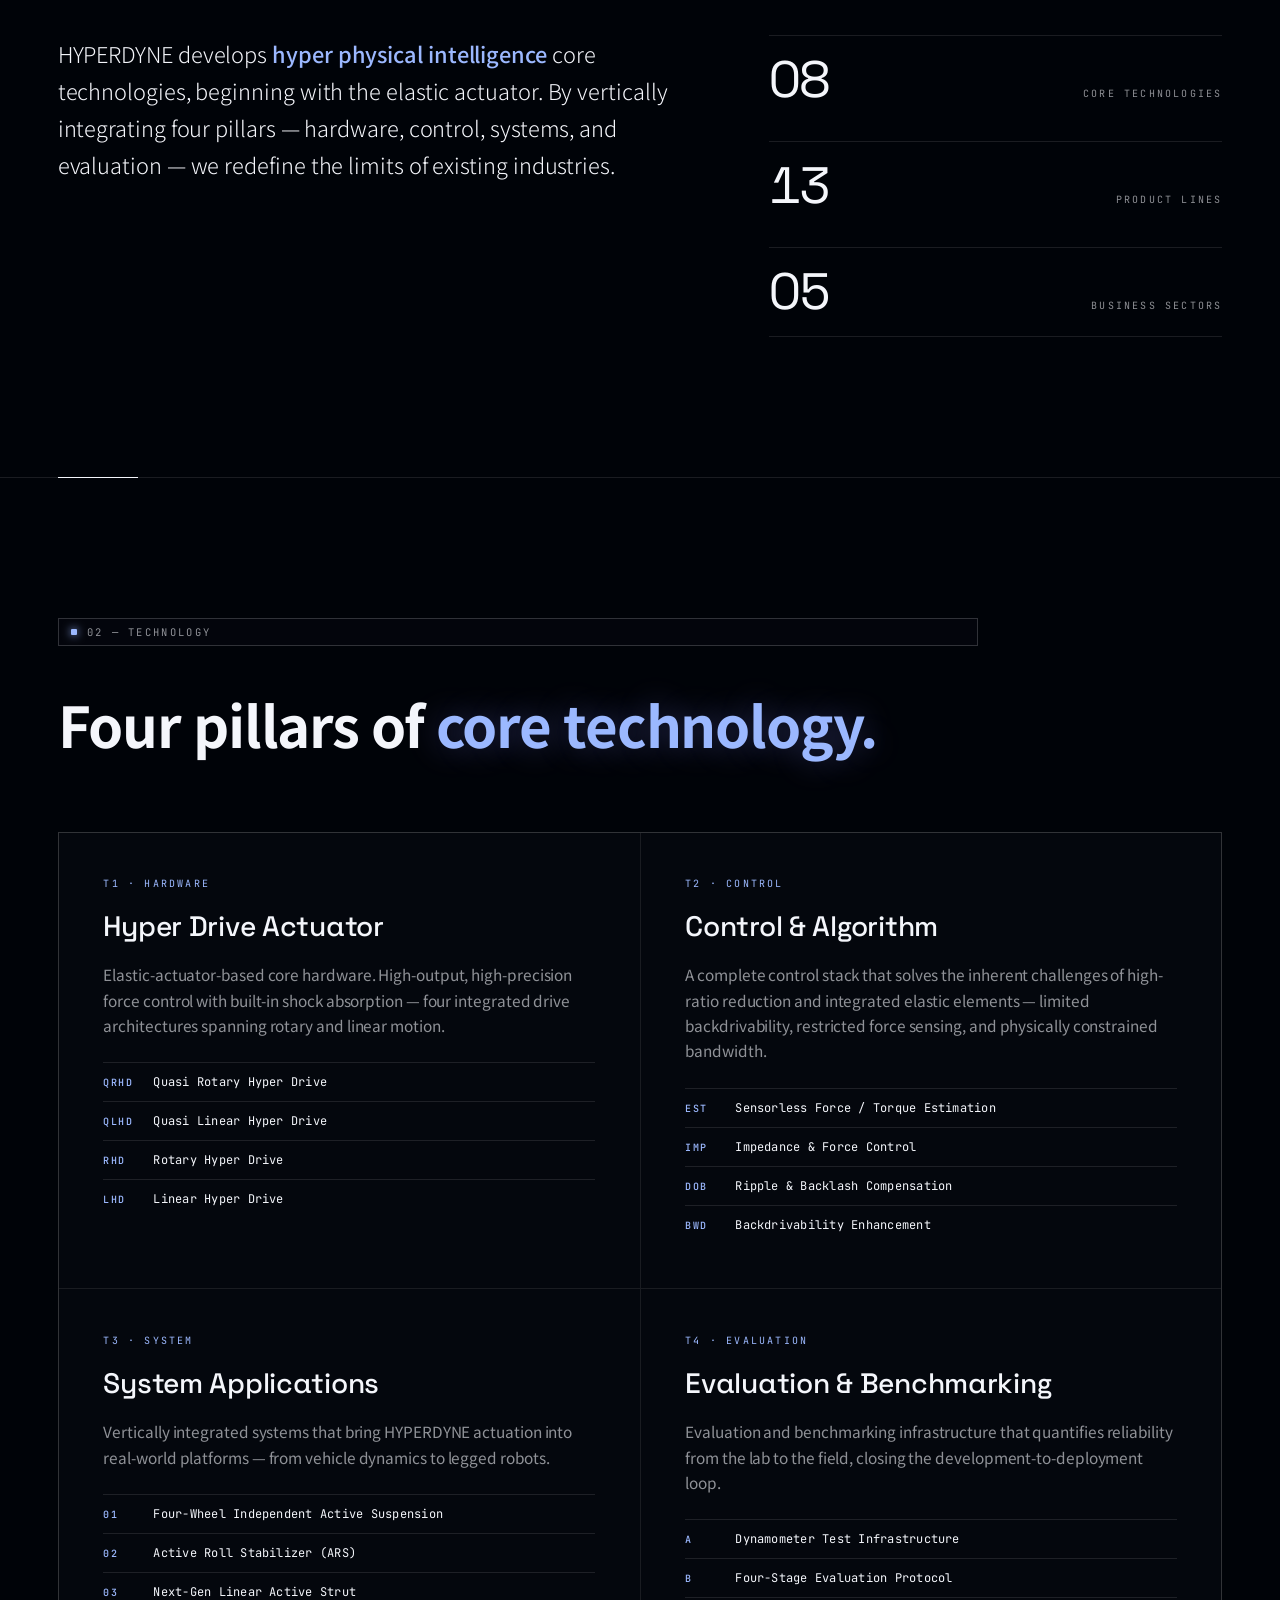
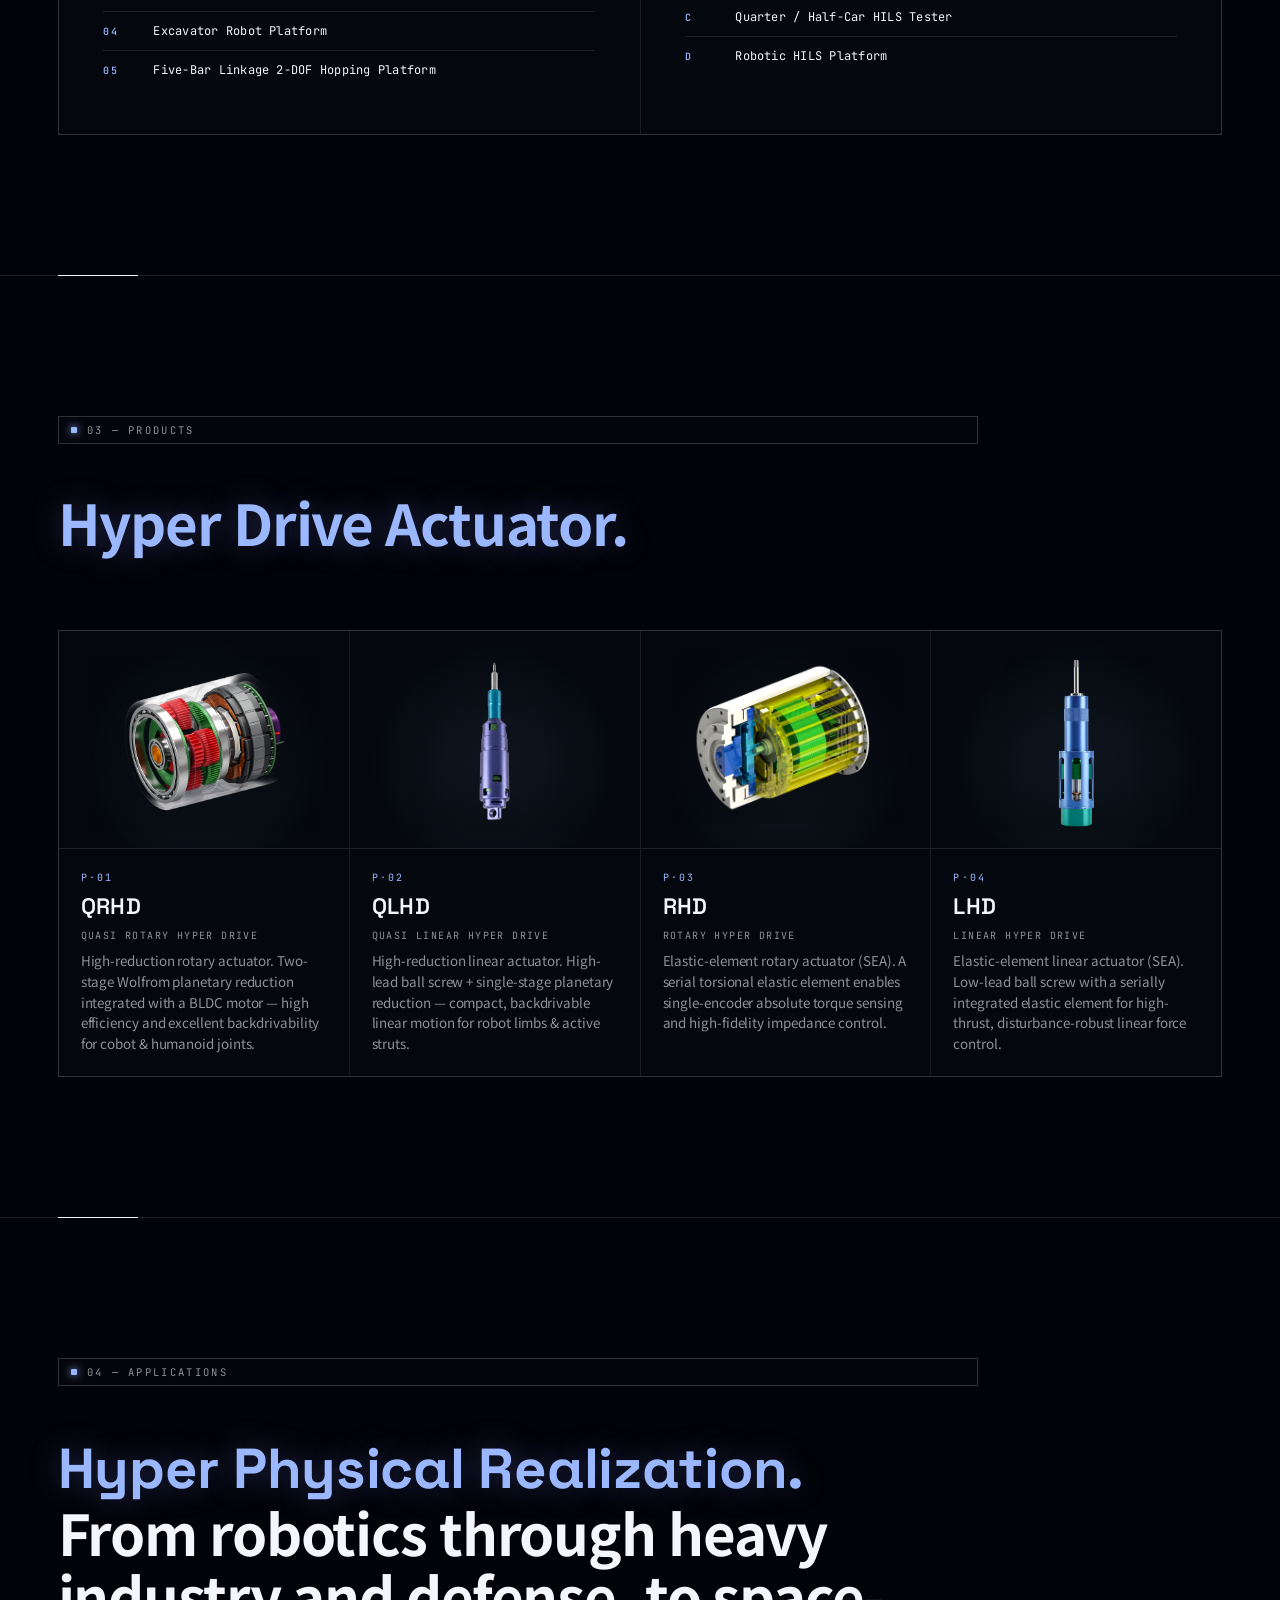
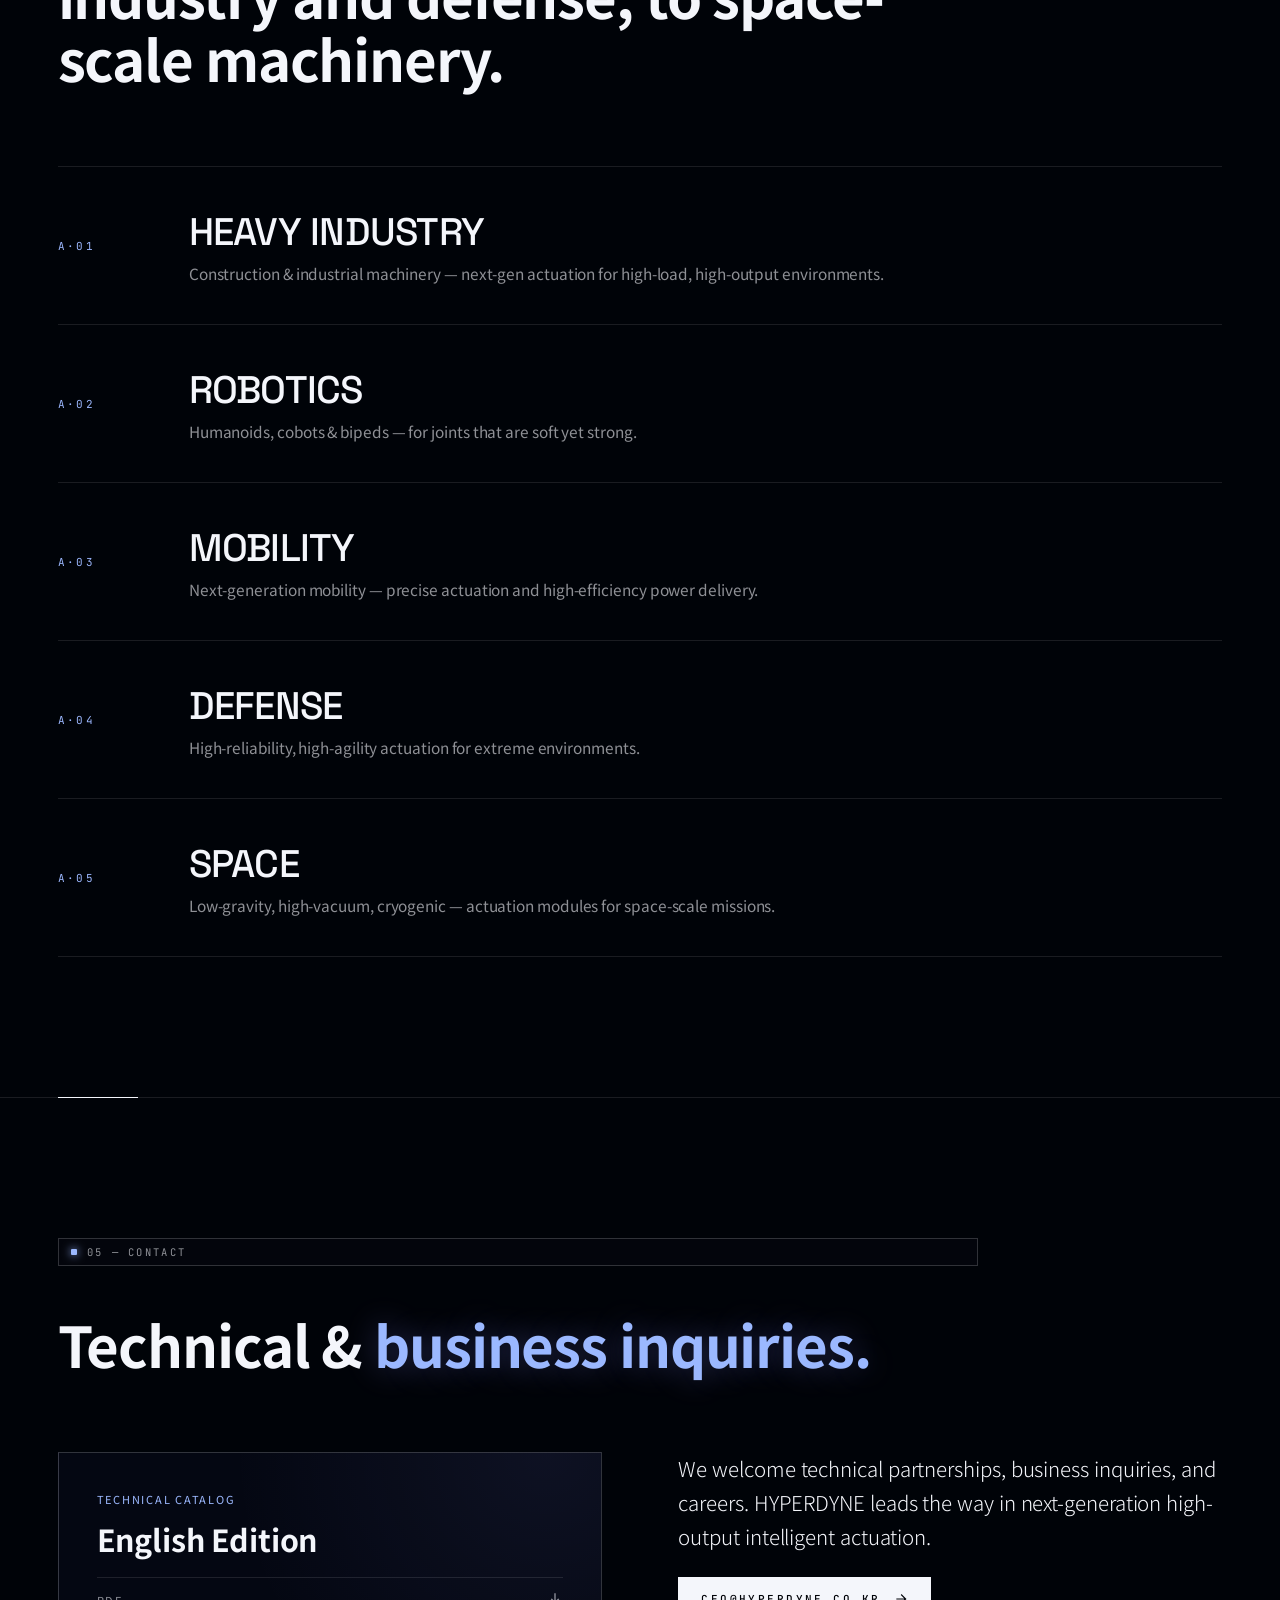
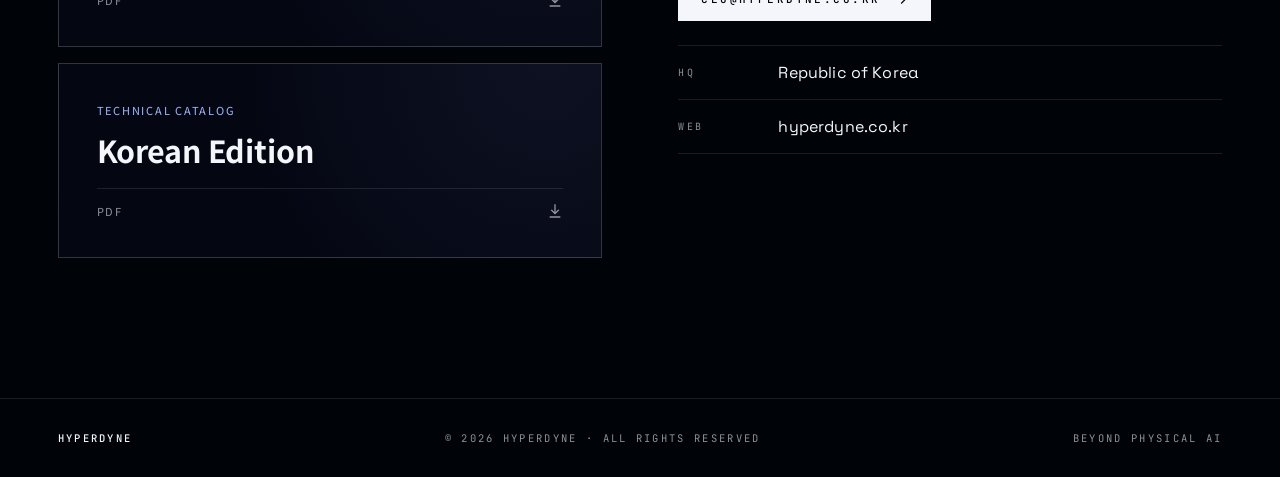
==== commit 2ad5c9e8: "Add files via upload" ====
--- a/index.html
+++ b/index.html
@@ -27,9 +27,15 @@
 
   <!-- ============ HEADER ============ -->
   <header class="site-header" id="siteHeader">
-    <a class="brand" href="#top" aria-label="HYPERDYNE — Home">
-      <img src="assets/brand/hyperdyne_logo.png" alt="HYPERDYNE" />
-    </a>
+    <div class="brand-lockup">
+      <a class="brand" href="#top" aria-label="HYPERDYNE — Home">
+        <img src="assets/brand/hyperdyne_logo.png" alt="HYPERDYNE" />
+      </a>
+      <span class="lockup-div" aria-hidden="true"></span>
+      <a class="nv-badge" href="https://www.nvidia.com/en-us/startups/" target="_blank" rel="noopener" aria-label="NVIDIA Inception Program member">
+        <img src="assets/brand/nvidia_inception.svg" alt="NVIDIA Inception Program" />
+      </a>
+    </div>
 
     <div class="header-right">
       <nav class="primary-nav" aria-label="Primary">
@@ -68,10 +74,6 @@
 
       <!-- main copy -->
       <div class="hero-copy">
-        <p class="mono-tag">
-          <span class="dot"></span>BEYOND PHYSICAL AI
-        </p>
-
         <h1 id="hero-heading" class="display">
           HYPER<br />PHYSICAL<br /><em>INTELLIGENCE.</em>
         </h1>
--- a/style.css
+++ b/style.css
@@ -157,6 +157,13 @@
   border-bottom-color: var(--line);
 }
 
+.brand-lockup {
+  display: flex;
+  align-items: center;
+  gap: clamp(12px, 1.4vw, 20px);
+  height: 100%;
+}
+
 .brand {
   display: inline-flex;
   align-items: center;
@@ -164,14 +171,45 @@
 }
 
 .brand img {
-  /* IMPORTANT: 로고 자간 변경 금지 — 원본 PNG 그대로 사용 */
-  height: 18px;
+  /* IMPORTANT: 로고 자간 변경 금지 — 원본 PNG 그대로 사용 (이밌 화이트 버전) */
+  height: 34px;
   width: auto;
-  filter: invert(1) brightness(2);
   opacity: 0.96;
   transition: opacity 200ms ease;
 }
 .brand:hover img { opacity: 1; }
+
+.lockup-div {
+  width: 1px;
+  height: 30px;
+  background: var(--line-2);
+  flex: 0 0 auto;
+}
+
+/* NVIDIA Inception badge — official light-background artwork, unaltered.
+   Guidelines (Member Badge): colors/proportions must not change; digital minimum
+   size is 30px badge height; the badge must not be larger than the partner logo.
+   The SVG viewBox is 500.43×216 with the badge frame 165.2 units tall (76.5%),
+   so a 42px image height renders the frame at ~32px — above the 30px minimum —
+   while the HYPERDYNE logo above (34px) stays the larger mark. */
+.nv-badge {
+  display: inline-flex;
+  align-items: center;
+  padding: 0 2px;
+  background: #fff;
+  border-radius: 0;
+  box-shadow: 0 2px 10px rgba(0, 0, 0, 0.3);
+  transition: transform 200ms ease, box-shadow 200ms ease;
+}
+.nv-badge:hover {
+  transform: translateY(-1px);
+  box-shadow: 0 4px 16px rgba(0, 0, 0, 0.38);
+}
+.nv-badge img {
+  height: 42px;
+  width: auto;
+  display: block;
+}
 
 .primary-nav {
   display: flex;
@@ -1044,6 +1082,10 @@
 .logo-card.lg-kiria img { max-height: 66px; max-width: none; }
 .logo-card.lg-wide { width: 360px; }
 .logo-card.lg-wide img { max-height: 52px; }
+/* NVIDIA Inception badge inside the partner strip — frame renders ~38px tall,
+   comfortably above the 30px digital minimum in the guidelines */
+.logo-card.lg-nv { width: auto; padding: 0 34px; }
+.logo-card.lg-nv img { height: 50px; width: auto; max-height: none; max-width: none; }
 
 /* =============== FOOTER =============== */
 .site-footer {
@@ -1077,6 +1119,13 @@
 
 @media (max-width: 820px) {
   :root { --header-h: 60px; }
+
+  /* header is 60px here and phone width is tight — shrinking the badge would drop it
+     below NVIDIA's 30px digital minimum, so it moves to the partner strip instead */
+  .brand-lockup { gap: 10px; }
+  .brand img { height: 20px; }
+  .lockup-div,
+  .nv-badge { display: none; }
 
   .primary-nav {
     position: fixed;
@@ -1189,10 +1238,14 @@
   .logo-card.lg-kiria img { max-height: 56px; max-width: none; }
   .logo-card.lg-wide { width: 250px; }
   .logo-card.lg-wide img { max-height: 42px; }
+  /* keep the badge frame above the 30px minimum on phones (42 × 0.765 ≈ 32px) */
+  .logo-card.lg-nv { width: auto; padding: 0 22px; }
+  .logo-card.lg-nv img { height: 42px; width: auto; max-height: none; max-width: none; }
 }
 
 @media (max-width: 480px) {
   :root { --pad-x: 18px; }
+  .brand img { height: 18px; }
   .hero-cta { flex-direction: column; align-items: stretch; }
   .btn { justify-content: space-between; width: 100%; }
   .product-grid { grid-template-columns: 1fr; }
@@ -1210,4 +1263,6 @@
     animation-iteration-count: 1 !important;
     transition-duration: 0.001ms !important;
   }
-}
+  /* the hero crossfade is an opacity dissolve, not motion — keep it smooth */
+  .orbit-img { transition: opacity 1500ms ease-in-out !important; }
+}
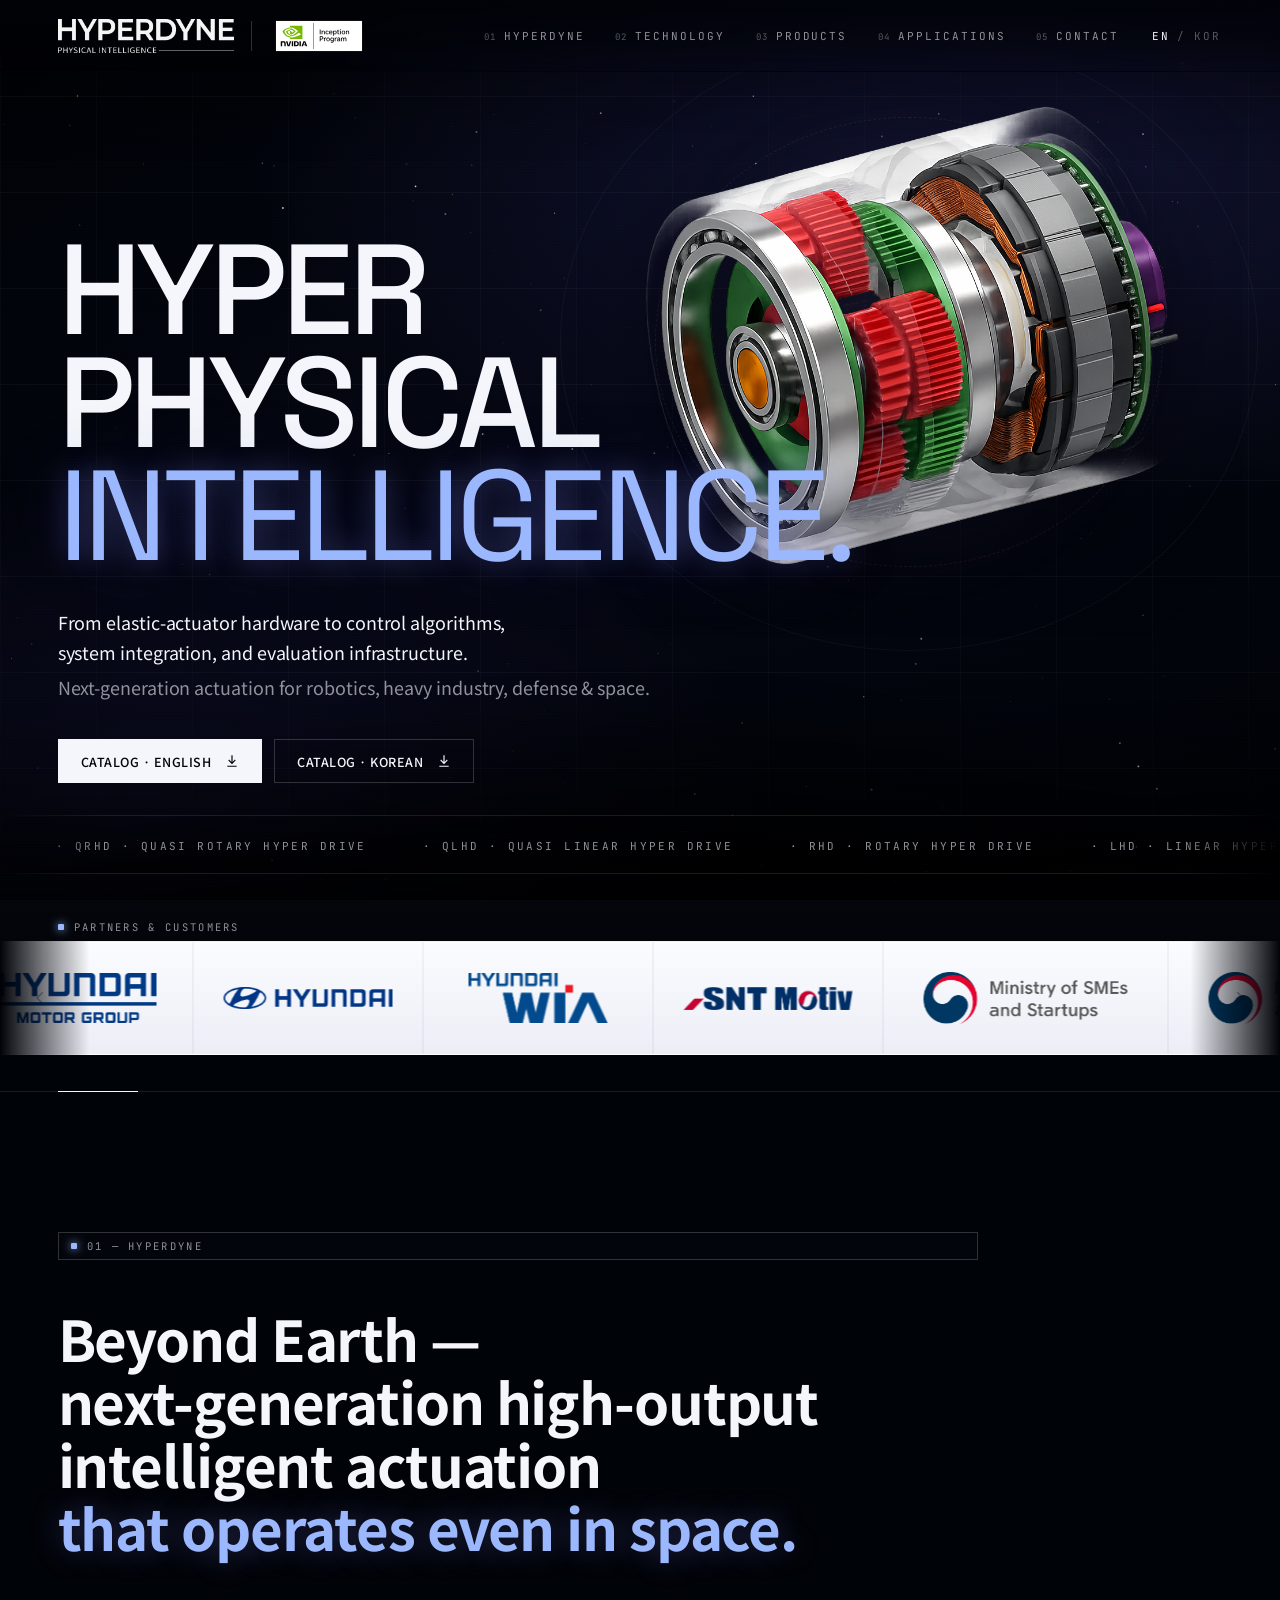
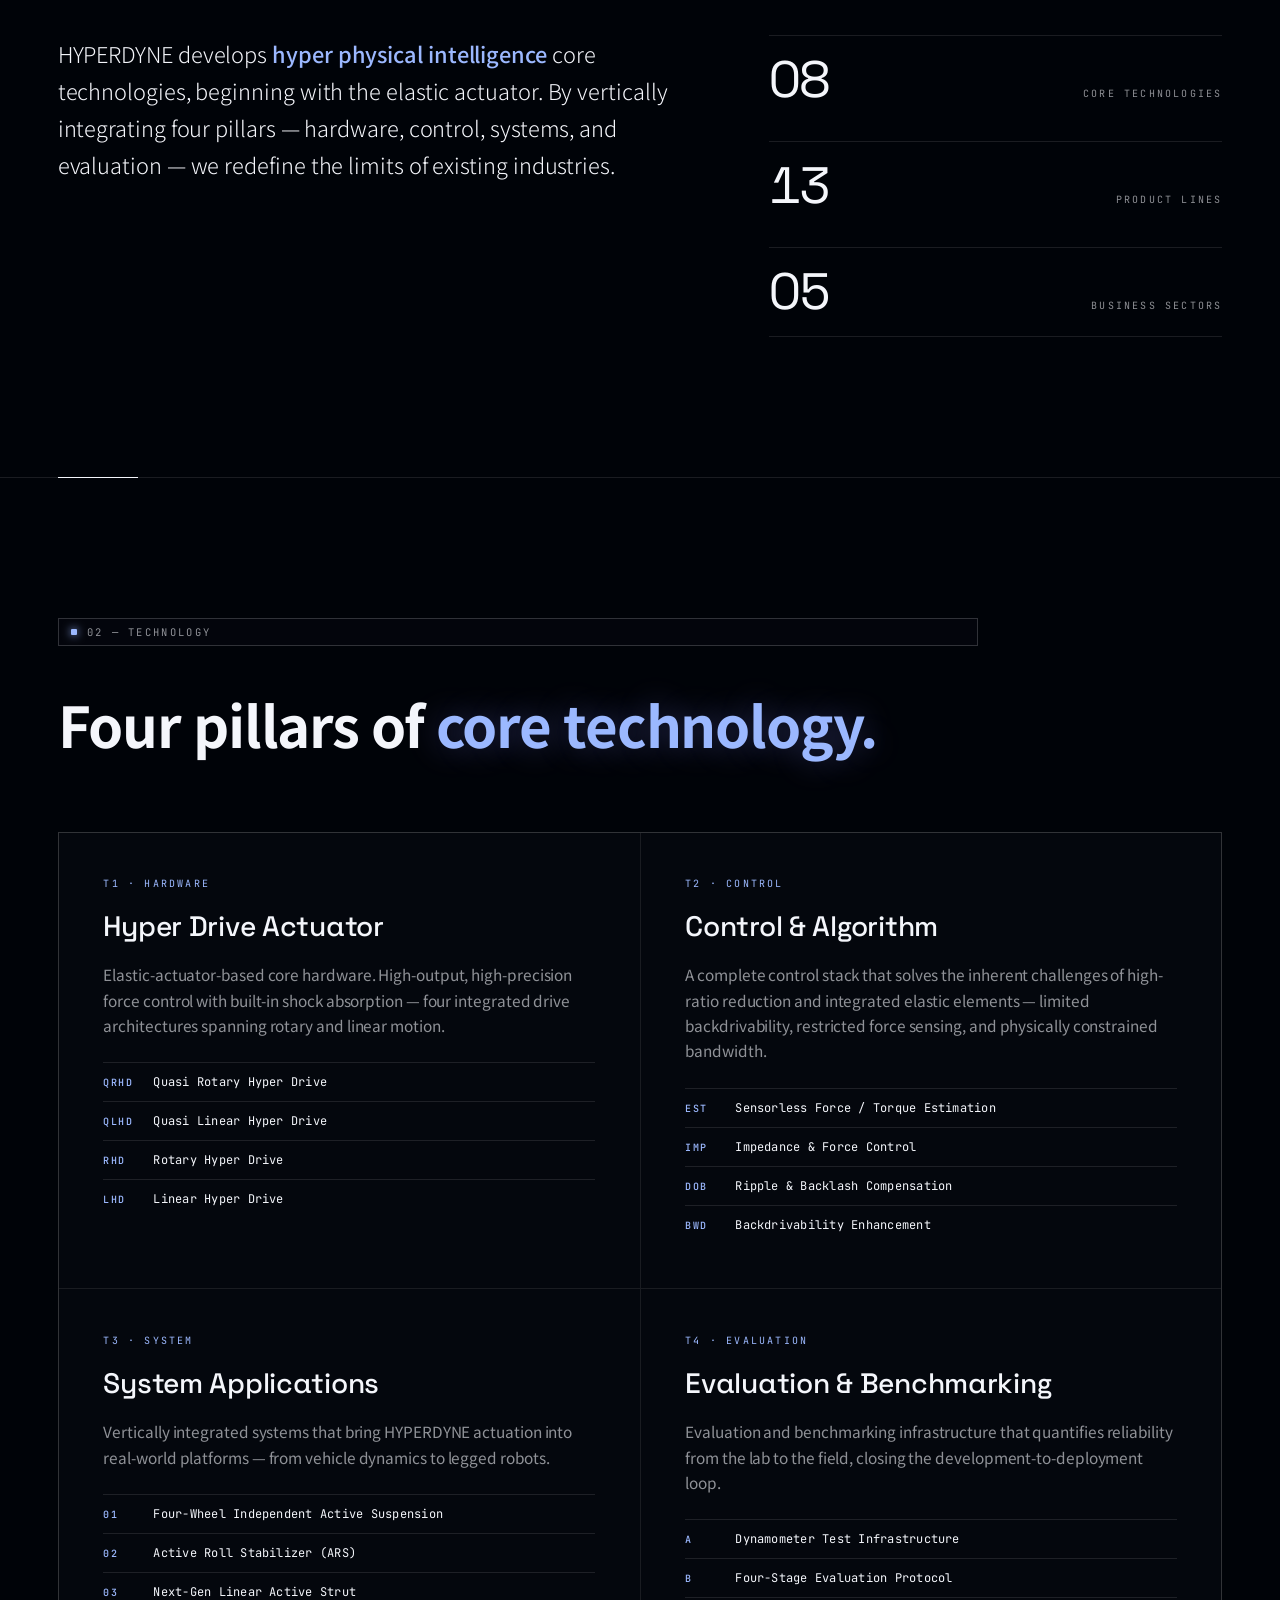
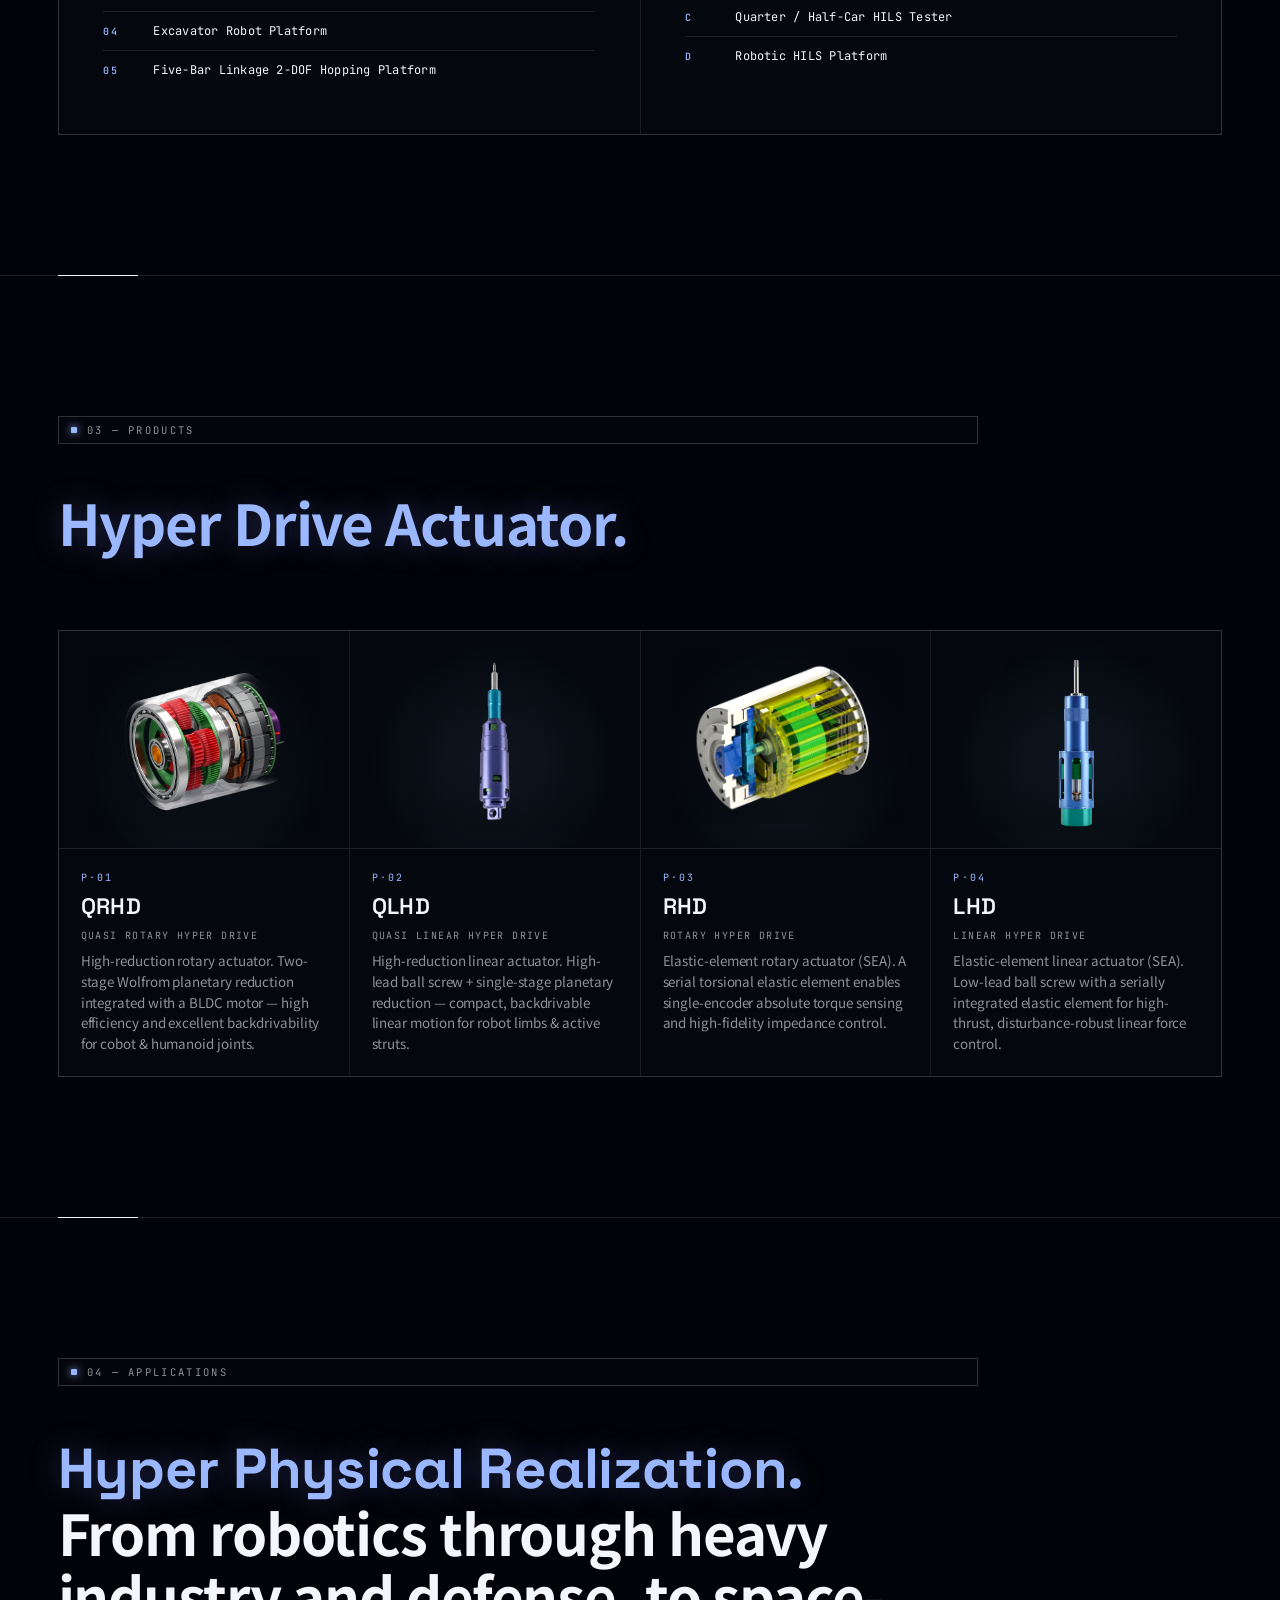
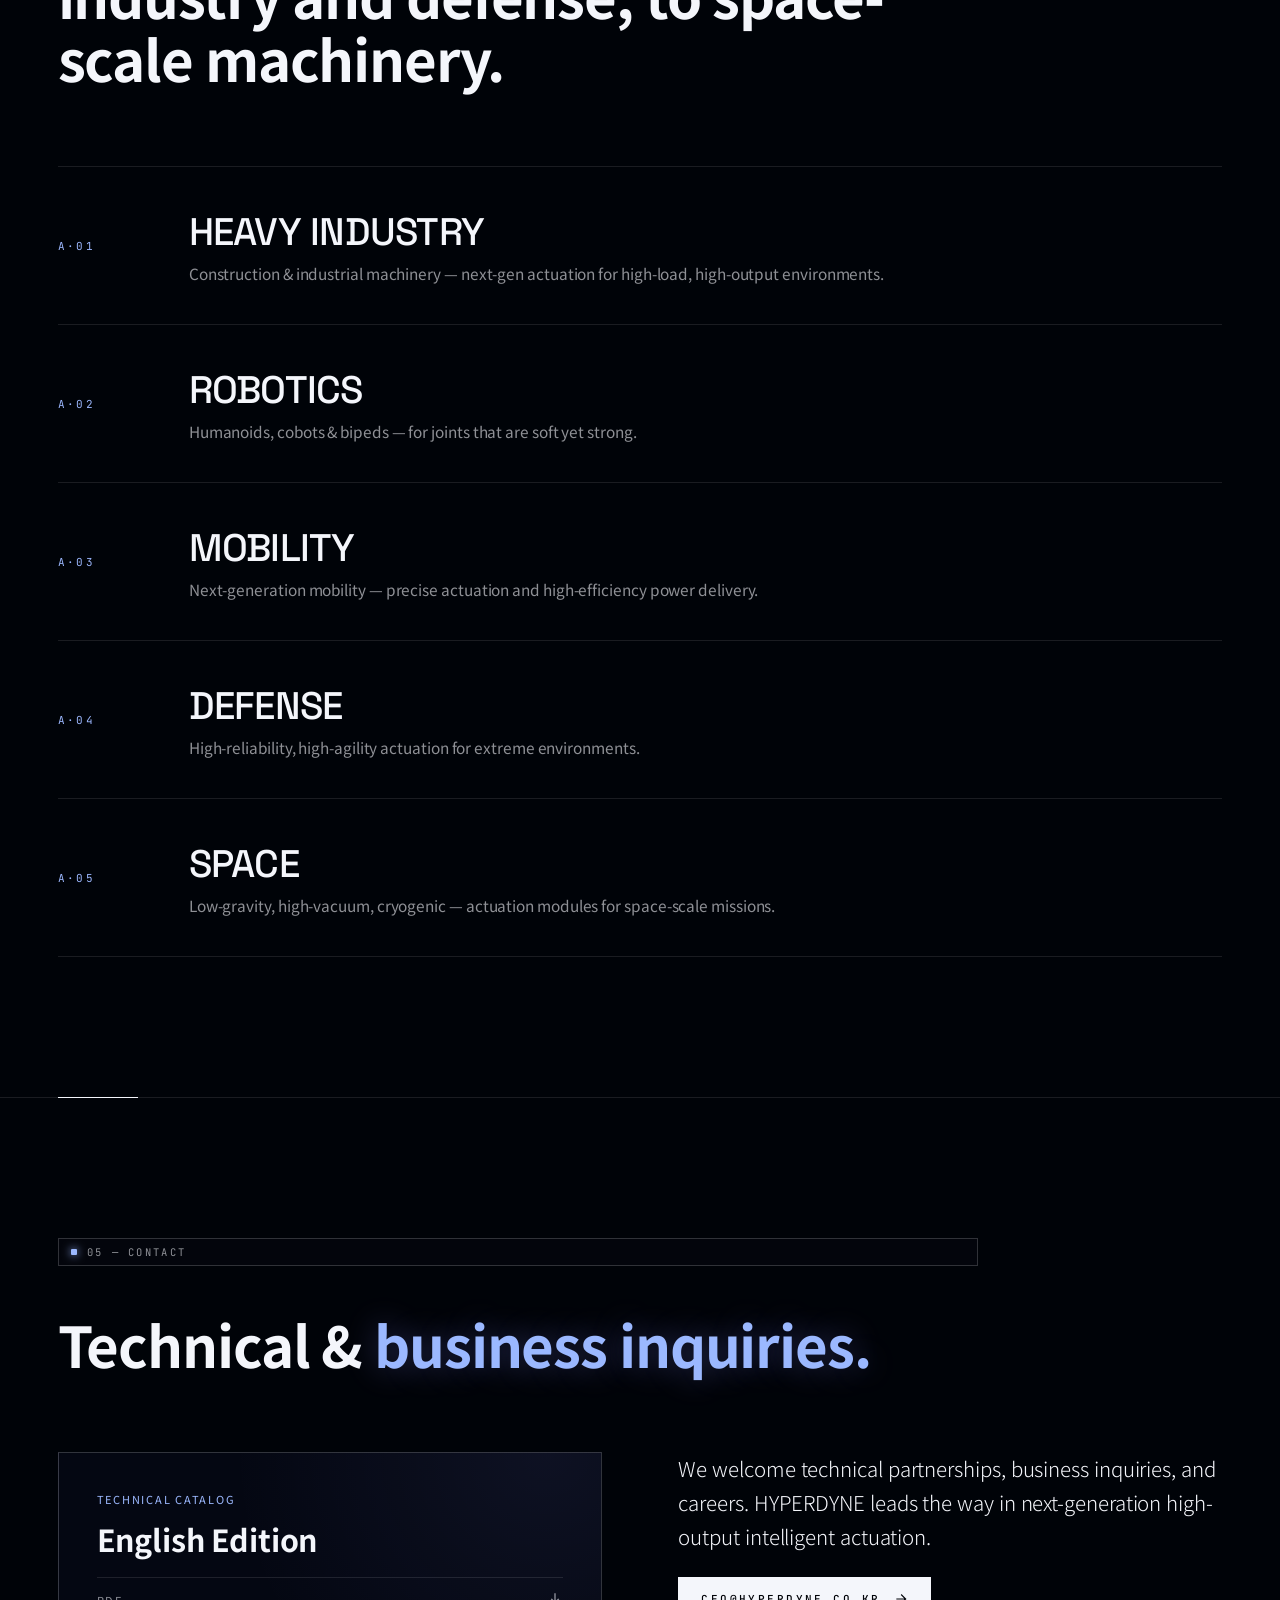
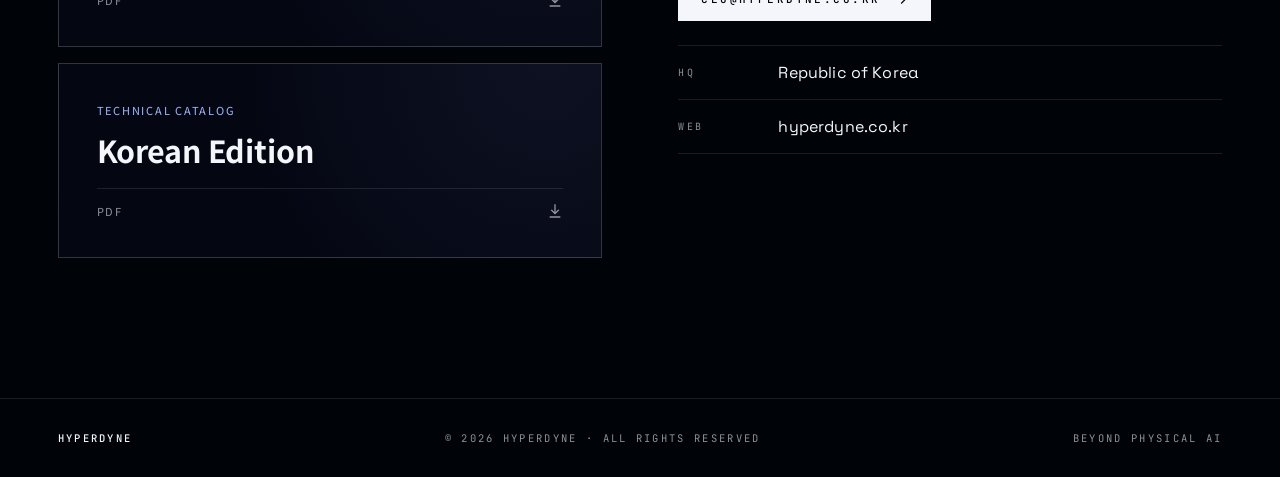
==== commit 2c10ce8a: "Add files via upload" ====
--- a/index.html
+++ b/index.html
@@ -44,6 +44,12 @@
         <a href="#products"><span class="idx">03</span><span class="lbl">PRODUCTS</span></a>
         <a href="#applications"><span class="idx">04</span><span class="lbl">APPLICATIONS</span></a>
         <a href="#contact"><span class="idx">05</span><span class="lbl">CONTACT</span></a>
+
+        <div class="lang-toggle lang-toggle-mobile" role="group" aria-label="Language">
+          <button type="button" data-set-lang="en">EN</button>
+          <span class="lt-sep">/</span>
+          <button type="button" data-set-lang="ko">KOR</button>
+        </div>
       </nav>
 
       <div class="lang-toggle" role="group" aria-label="Language">
--- a/style.css
+++ b/style.css
@@ -152,6 +152,9 @@
 .lang-toggle button.is-active { color: var(--fg); }
 .lang-toggle .lt-sep { color: var(--dim); }
 
+/* the in-menu copy only exists for phones */
+.lang-toggle-mobile { display: none; }
+
 .site-header.is-scrolled {
   background: rgba(0, 3, 8, 0.88);
   border-bottom-color: var(--line);
@@ -168,12 +171,15 @@
   display: inline-flex;
   align-items: center;
   height: 100%;
+  flex: 0 0 auto;
 }
 
 .brand img {
-  /* IMPORTANT: 로고 자간 변경 금지 — 원본 PNG 그대로 사용 (이밌 화이트 버전) */
+  /* IMPORTANT: 로고 자간 변경 금지 — 원본 PNG 그대로 사용 (화이트 버전)
+     부모 flex 가 좁아지더라도 로고 크기는 줄지 않는다 */
   height: 34px;
   width: auto;
+  max-width: none;
   opacity: 0.96;
   transition: opacity 200ms ease;
 }
@@ -195,11 +201,16 @@
 .nv-badge {
   display: inline-flex;
   align-items: center;
-  padding: 0 2px;
-  background: #fff;
+  flex: 0 0 auto;
+  padding: 0;
+  background: none;
   border-radius: 0;
-  box-shadow: 0 2px 10px rgba(0, 0, 0, 0.3);
-  transition: transform 200ms ease, box-shadow 200ms ease;
+  box-shadow: none;
+  transition: transform 200ms ease, opacity 200ms ease;
+}
+.nv-badge:hover {
+  transform: translateY(-1px);
+  box-shadow: none;
 }
 .nv-badge:hover {
   transform: translateY(-1px);
@@ -208,6 +219,7 @@
 .nv-badge img {
   height: 42px;
   width: auto;
+  max-width: none;
   display: block;
 }
 
@@ -1120,12 +1132,21 @@
 @media (max-width: 820px) {
   :root { --header-h: 60px; }
 
-  /* header is 60px here and phone width is tight — shrinking the badge would drop it
-     below NVIDIA's 30px digital minimum, so it moves to the partner strip instead */
+  /* logo keeps its size at every width — the language switch moves into the menu
+     so the lockup + NVIDIA badge always fit without shrinking */
   .brand-lockup { gap: 10px; }
-  .brand img { height: 20px; }
-  .lockup-div,
-  .nv-badge { display: none; }
+  .brand img { height: 34px; }
+  .lockup-div { height: 26px; }
+  .nv-badge img { height: 41px; }
+  .header-right > .lang-toggle { display: none; }
+  .lang-toggle-mobile {
+    display: flex;
+    width: 100%;
+    padding: 16px 0 4px;
+    font-size: 13px;
+    gap: 10px;
+  }
+  .lang-toggle-mobile button { font-size: 13px; padding: 4px 0; }
 
   .primary-nav {
     position: fixed;
@@ -1245,7 +1266,10 @@
 
 @media (max-width: 480px) {
   :root { --pad-x: 18px; }
-  .brand img { height: 18px; }
+  .brand img { height: 34px; }
+  .brand-lockup { gap: 9px; }
+  .lockup-div { height: 24px; }
+  .nv-badge img { height: 41px; }
   .hero-cta { flex-direction: column; align-items: stretch; }
   .btn { justify-content: space-between; width: 100%; }
   .product-grid { grid-template-columns: 1fr; }
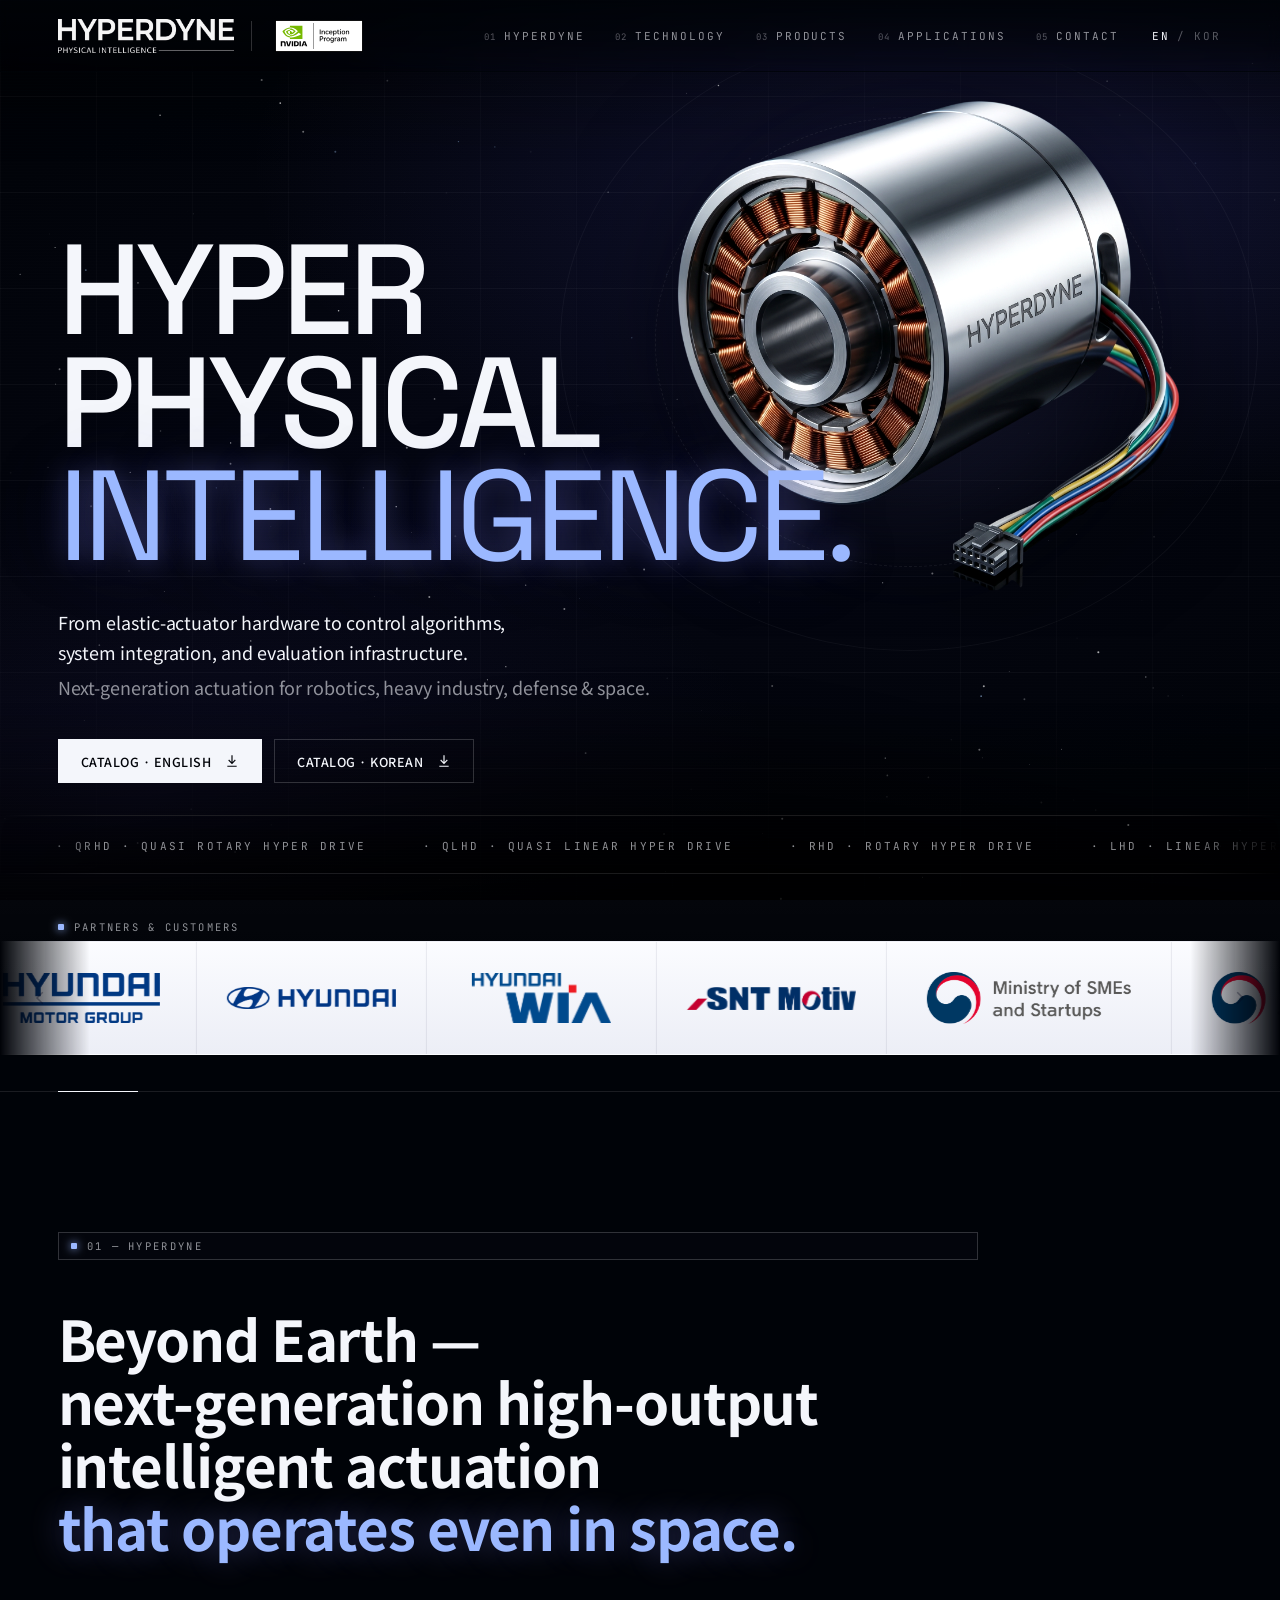
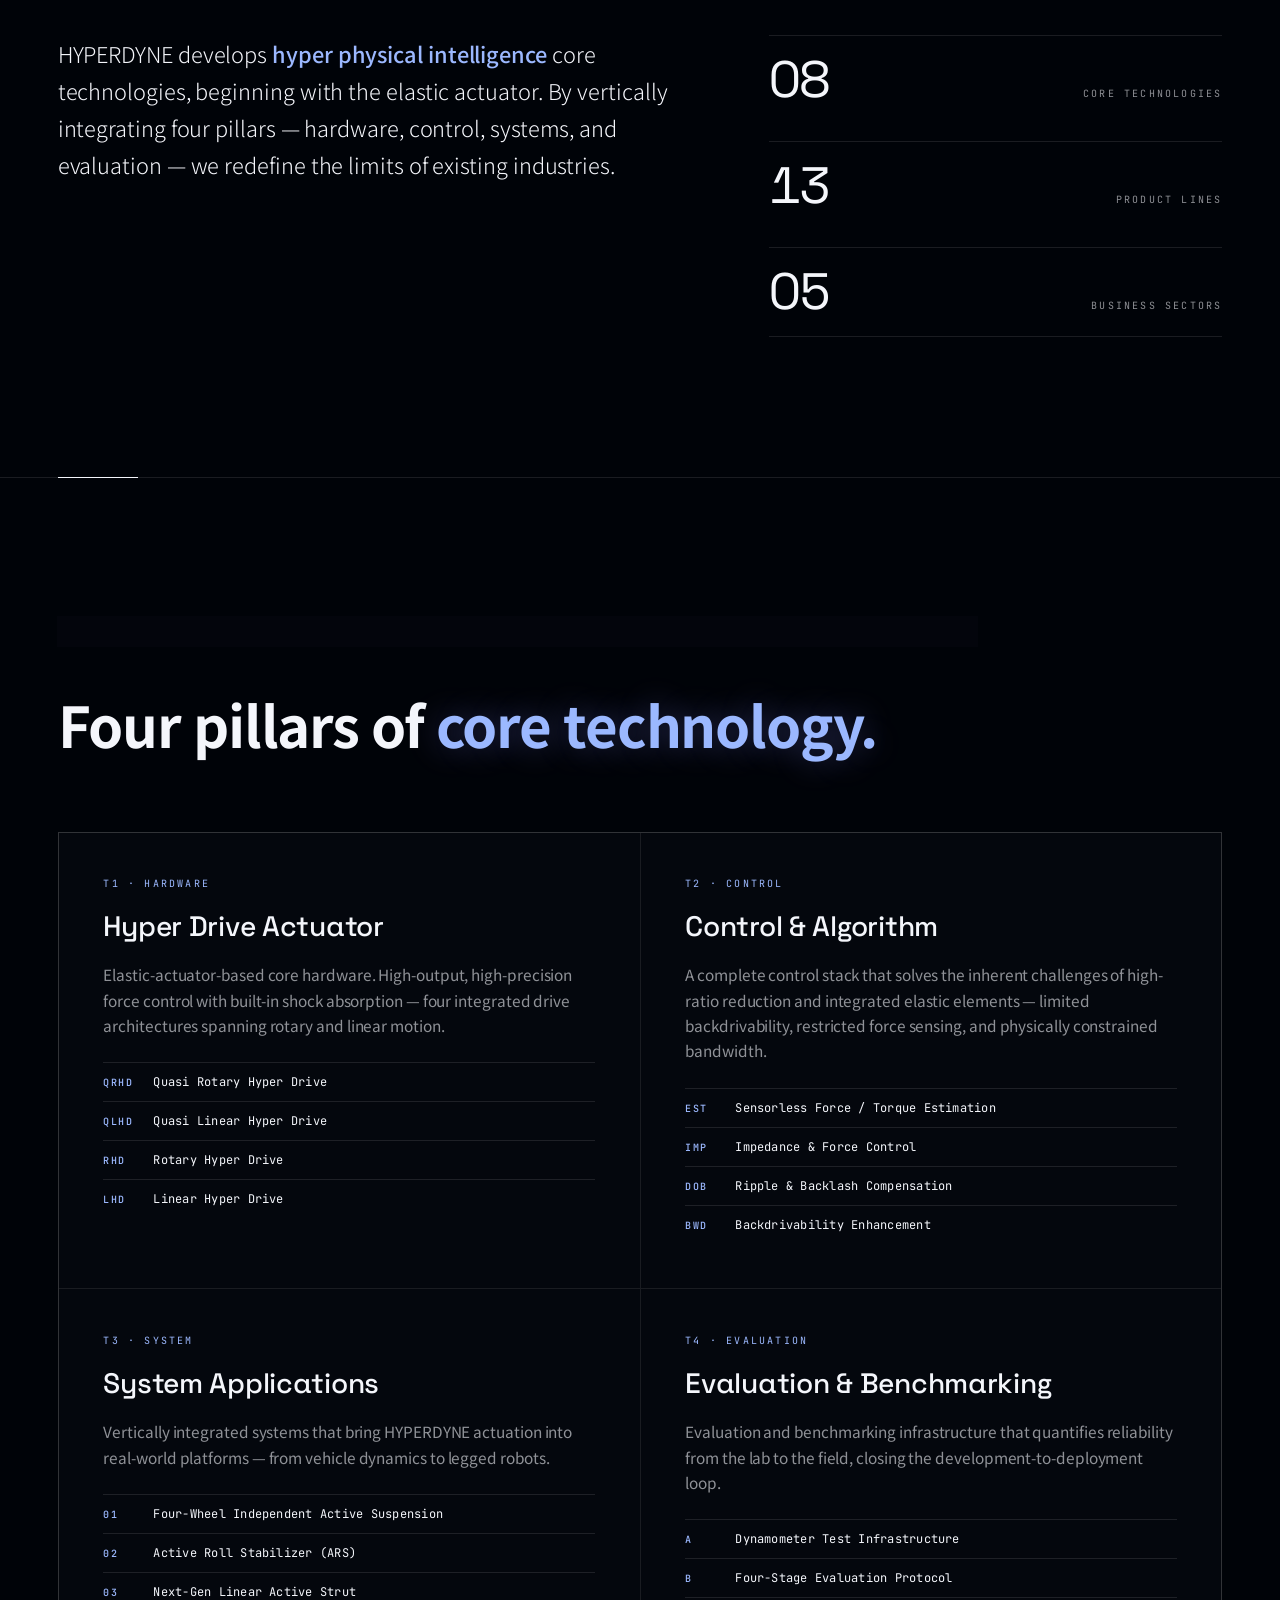
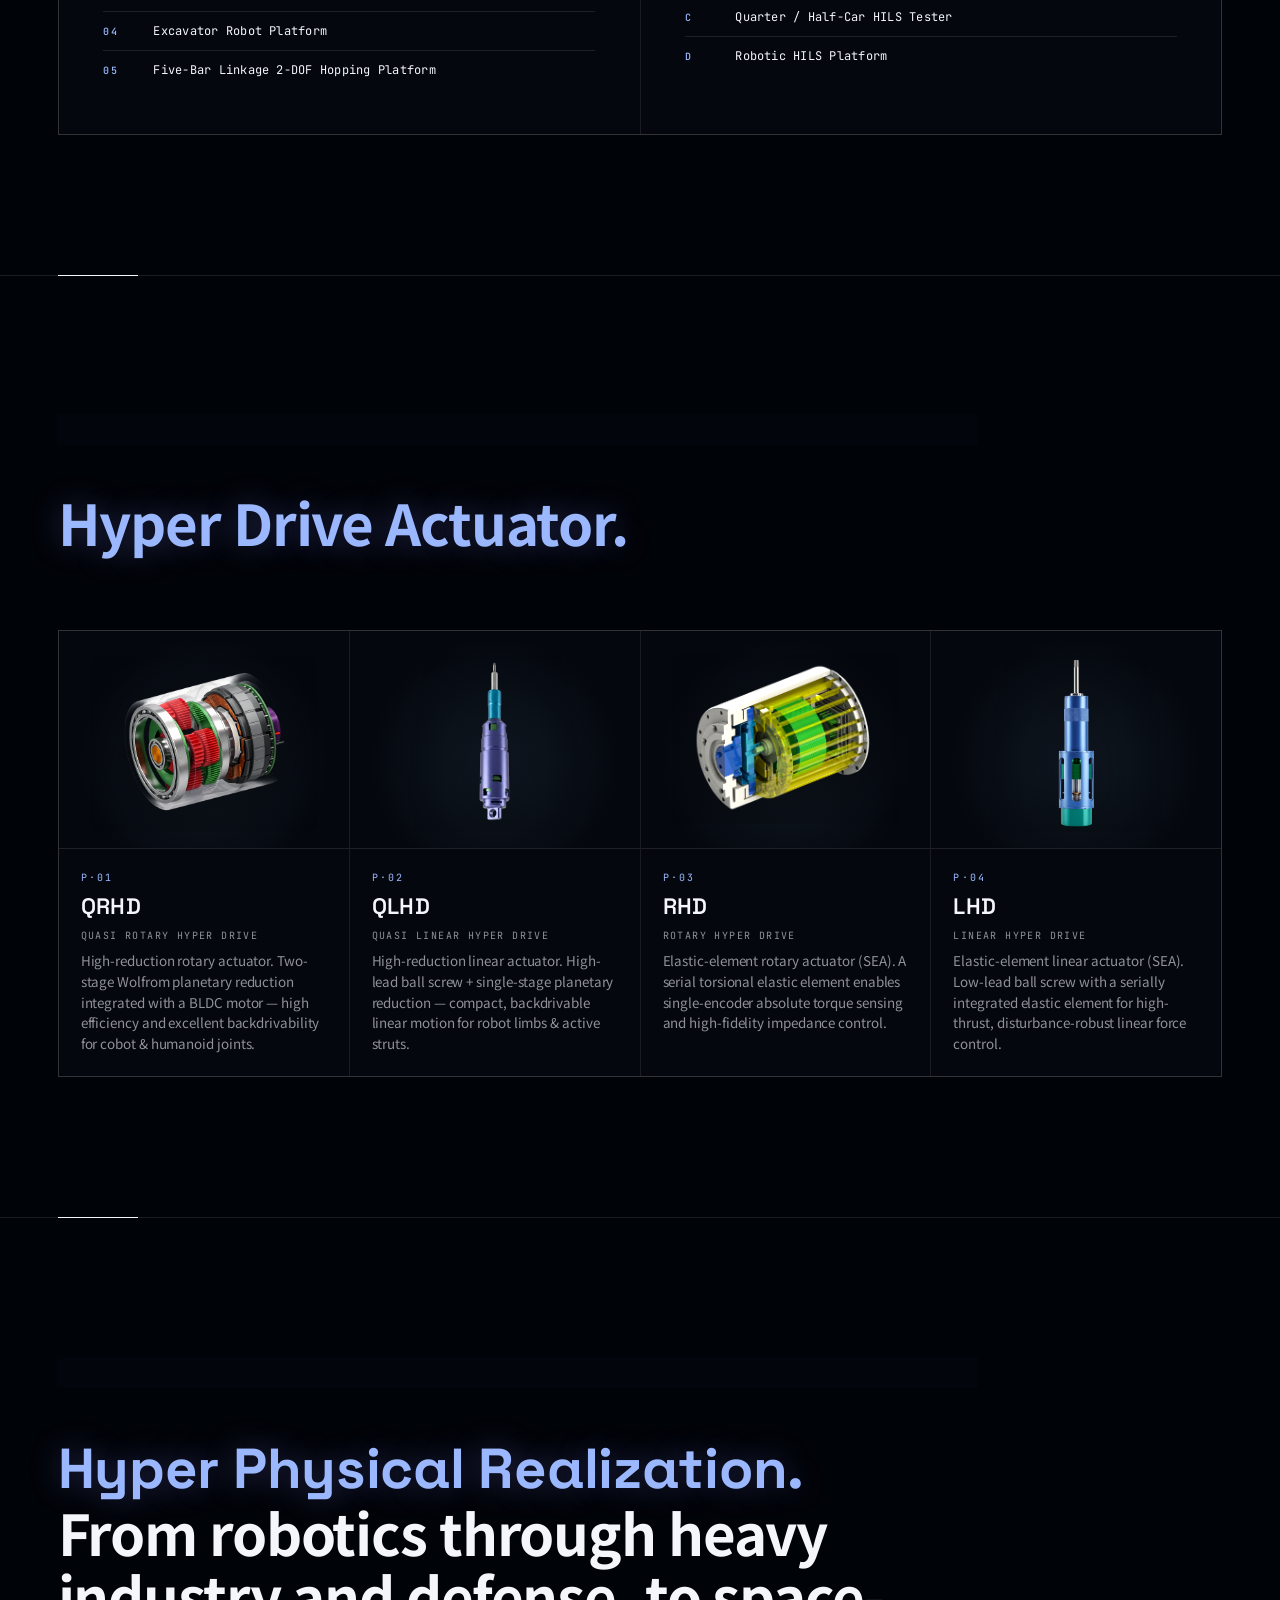
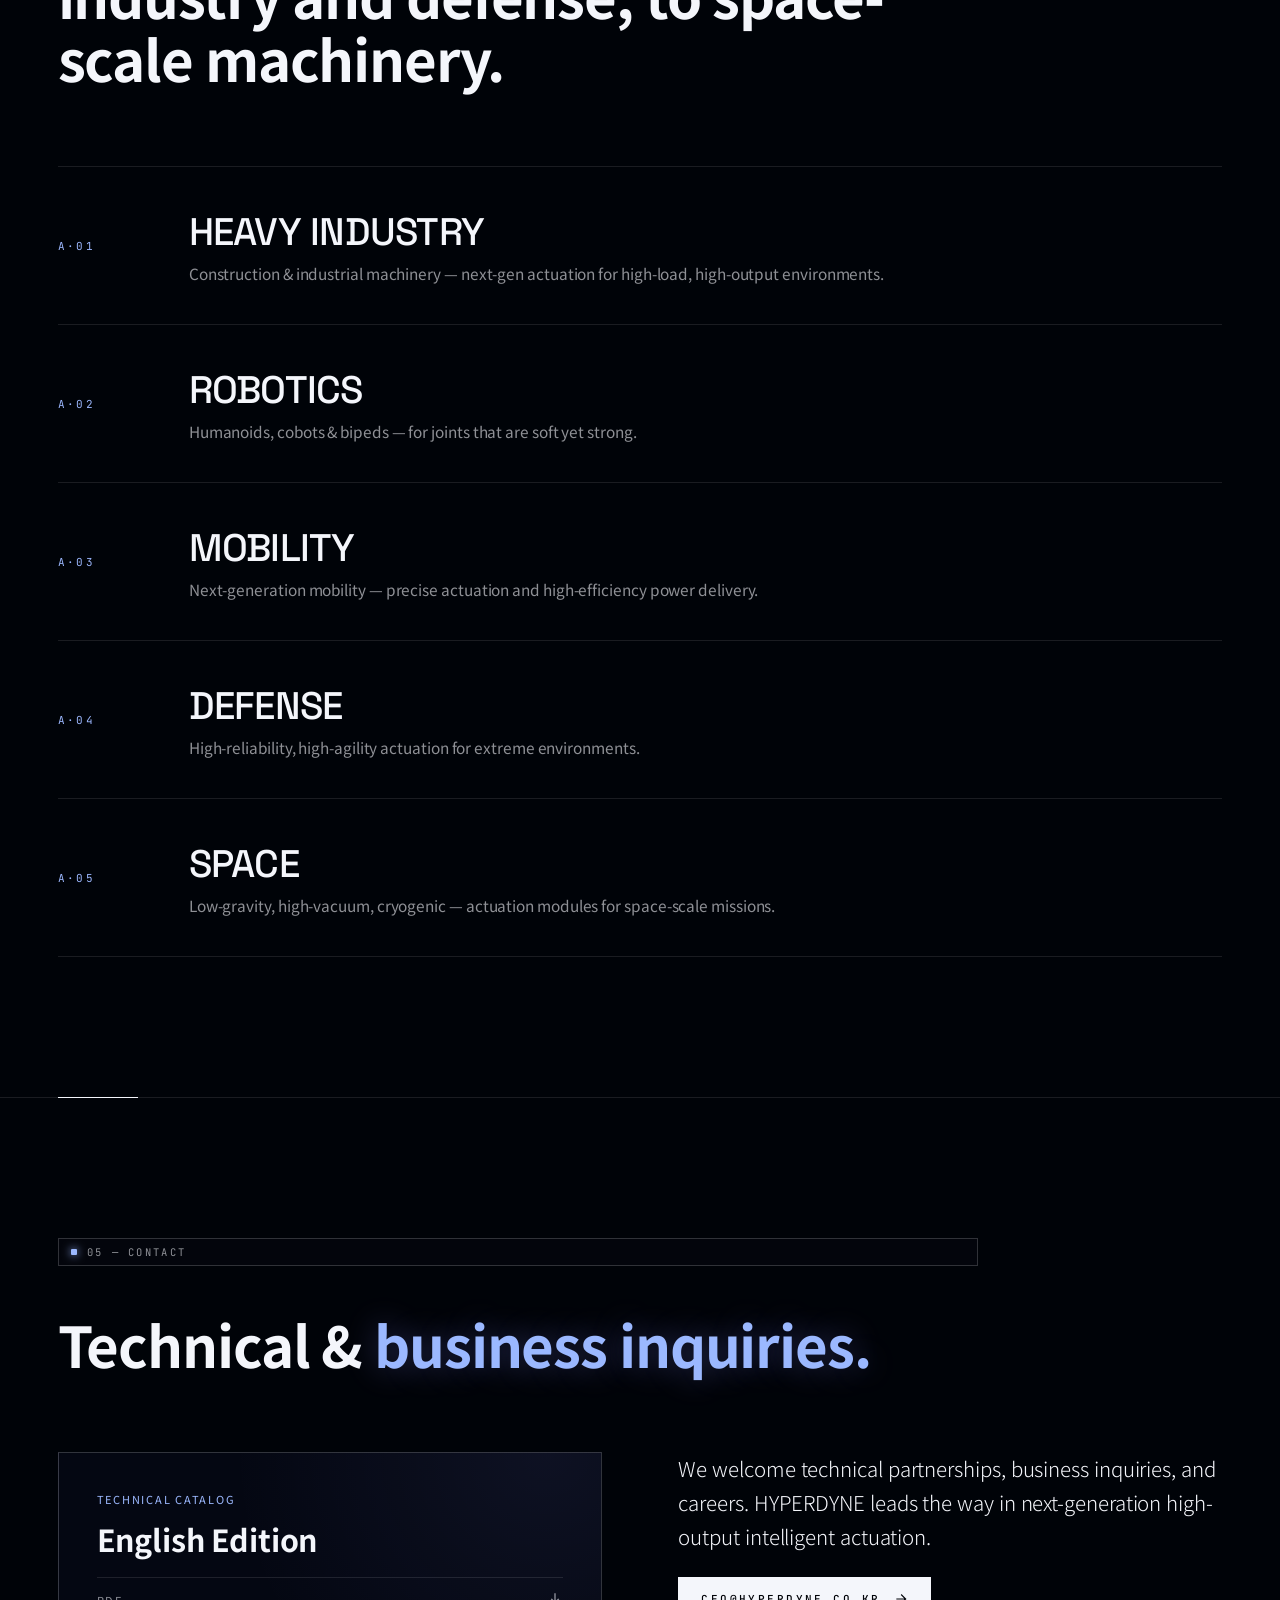
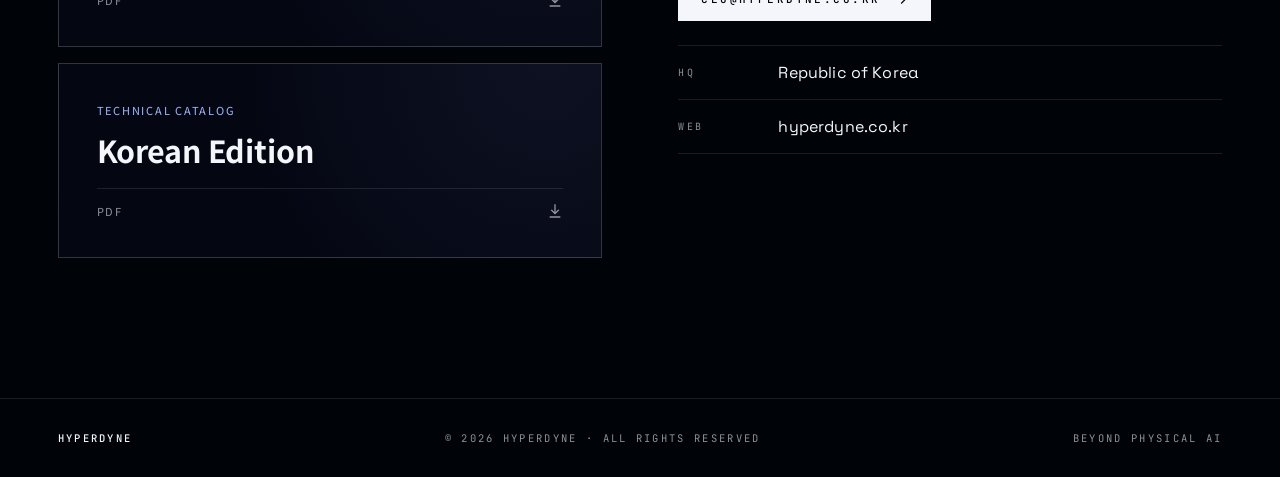
==== commit b65a0b1a: "Add files via upload" ====
--- a/index.html
+++ b/index.html
@@ -5,7 +5,7 @@
   <meta name="viewport" content="width=device-width, initial-scale=1.0" />
   <meta name="description" content="HYPERDYNE — Beyond Physical AI. Elastic-actuator-based next-generation hyper physical intelligence." />
   <meta name="theme-color" content="#000308" />
-  <title>HYPERDYNE — Beyond Physical AI</title>
+  <title>HYPERDYNE — Physical Intelligence</title>
 
   <link rel="preconnect" href="https://fonts.googleapis.com" />
   <link rel="preconnect" href="https://fonts.gstatic.com" crossorigin />
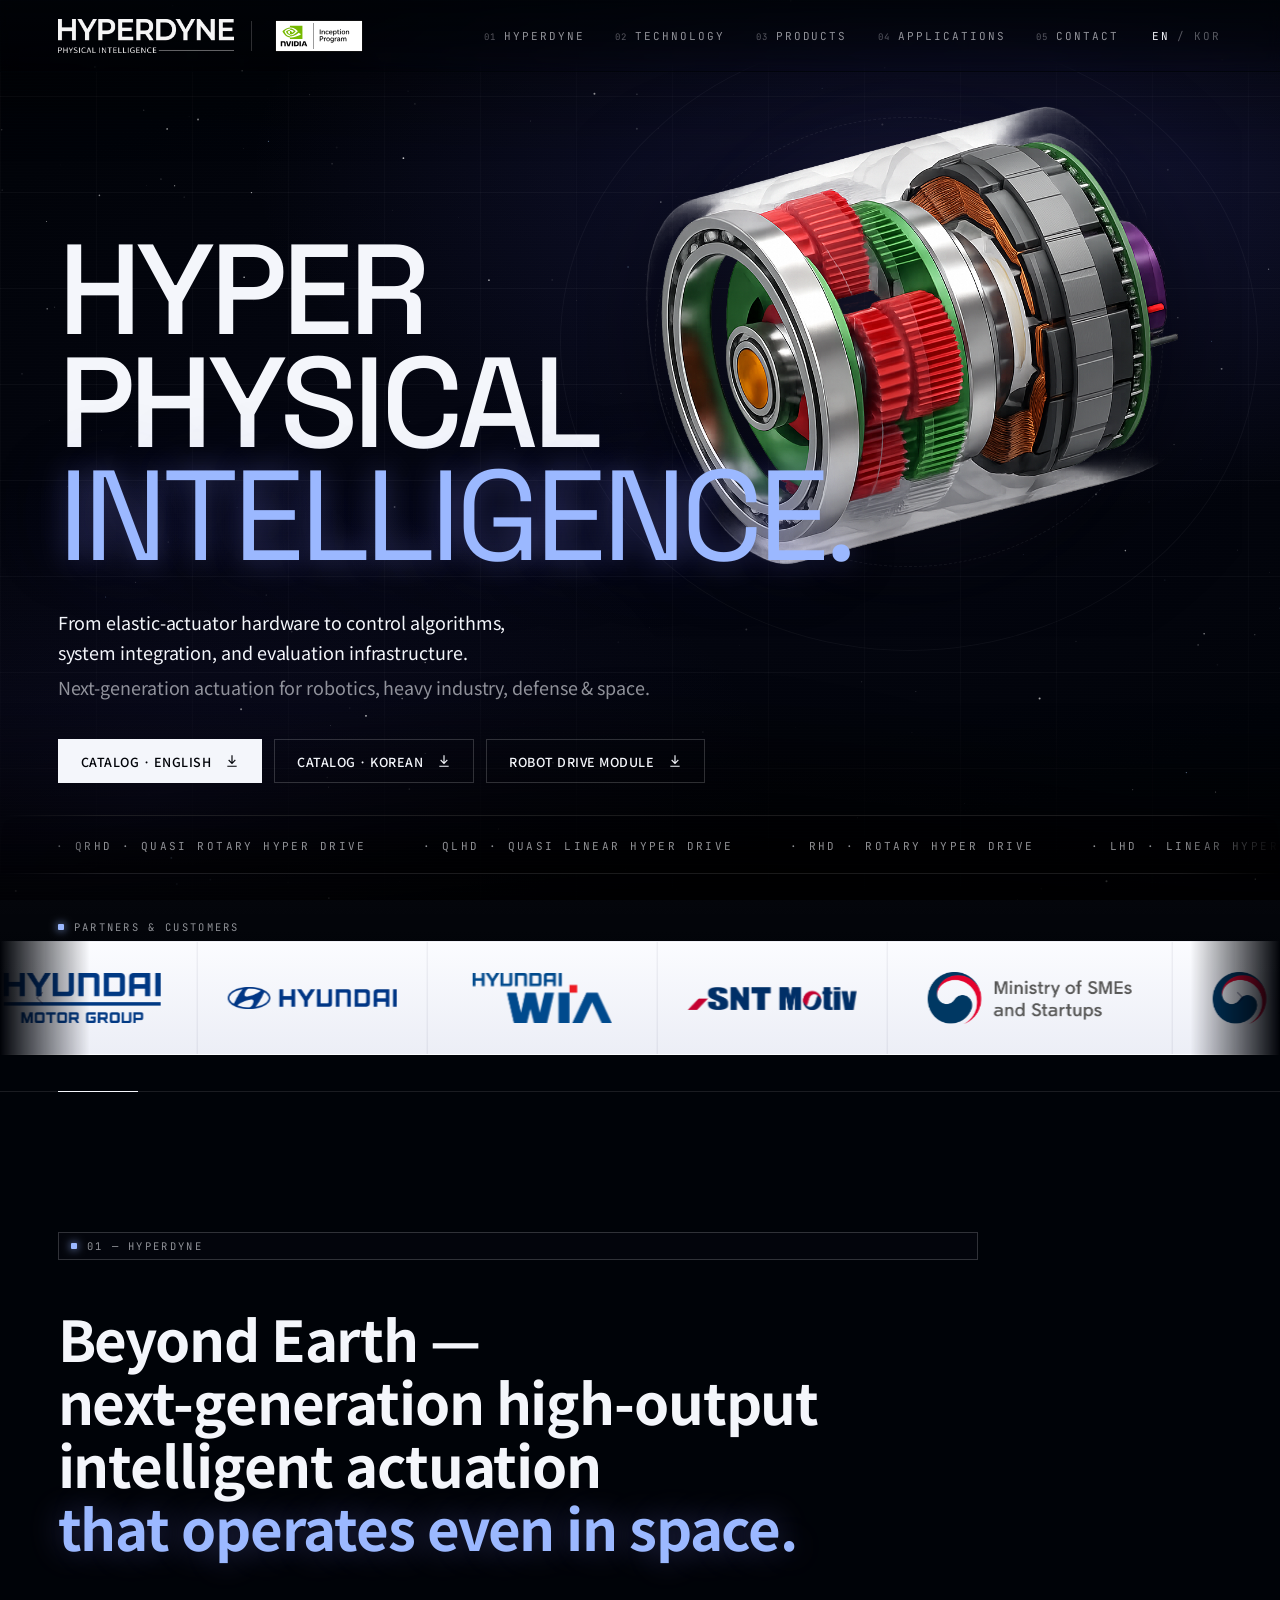
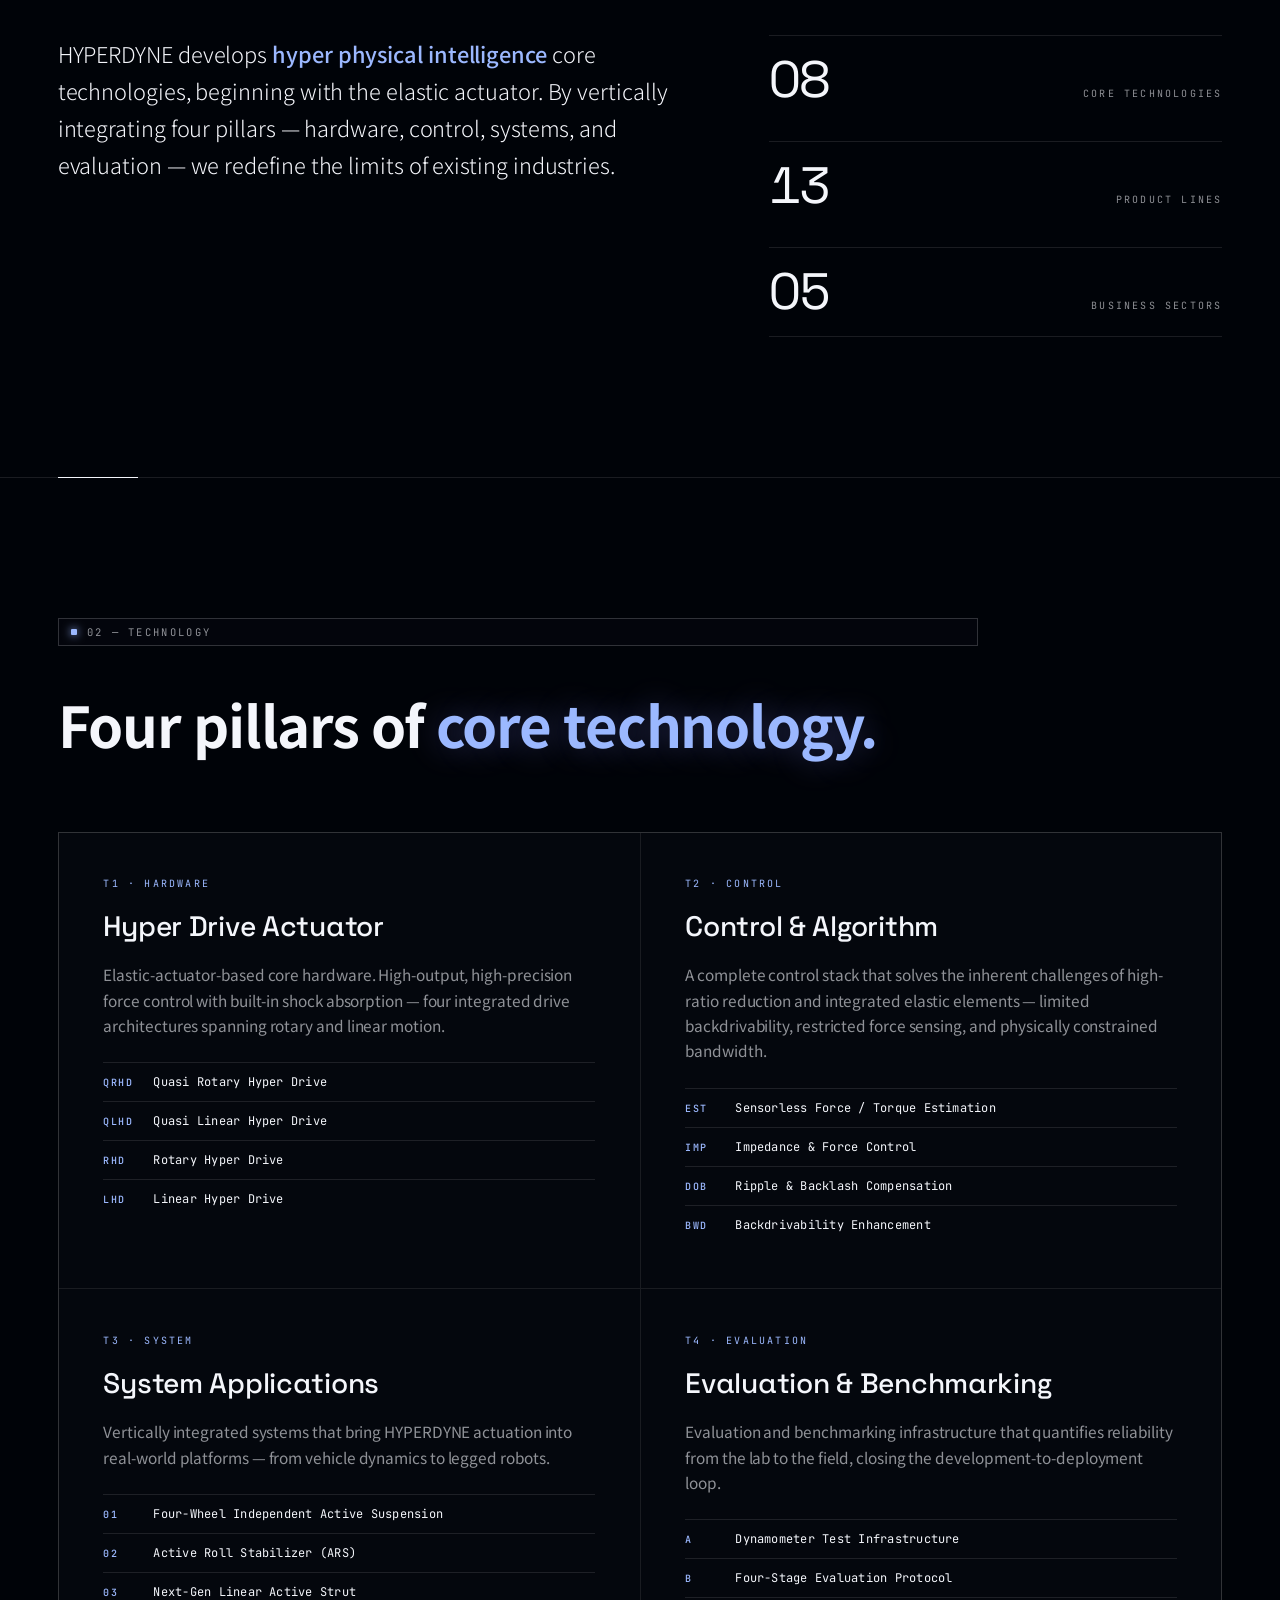
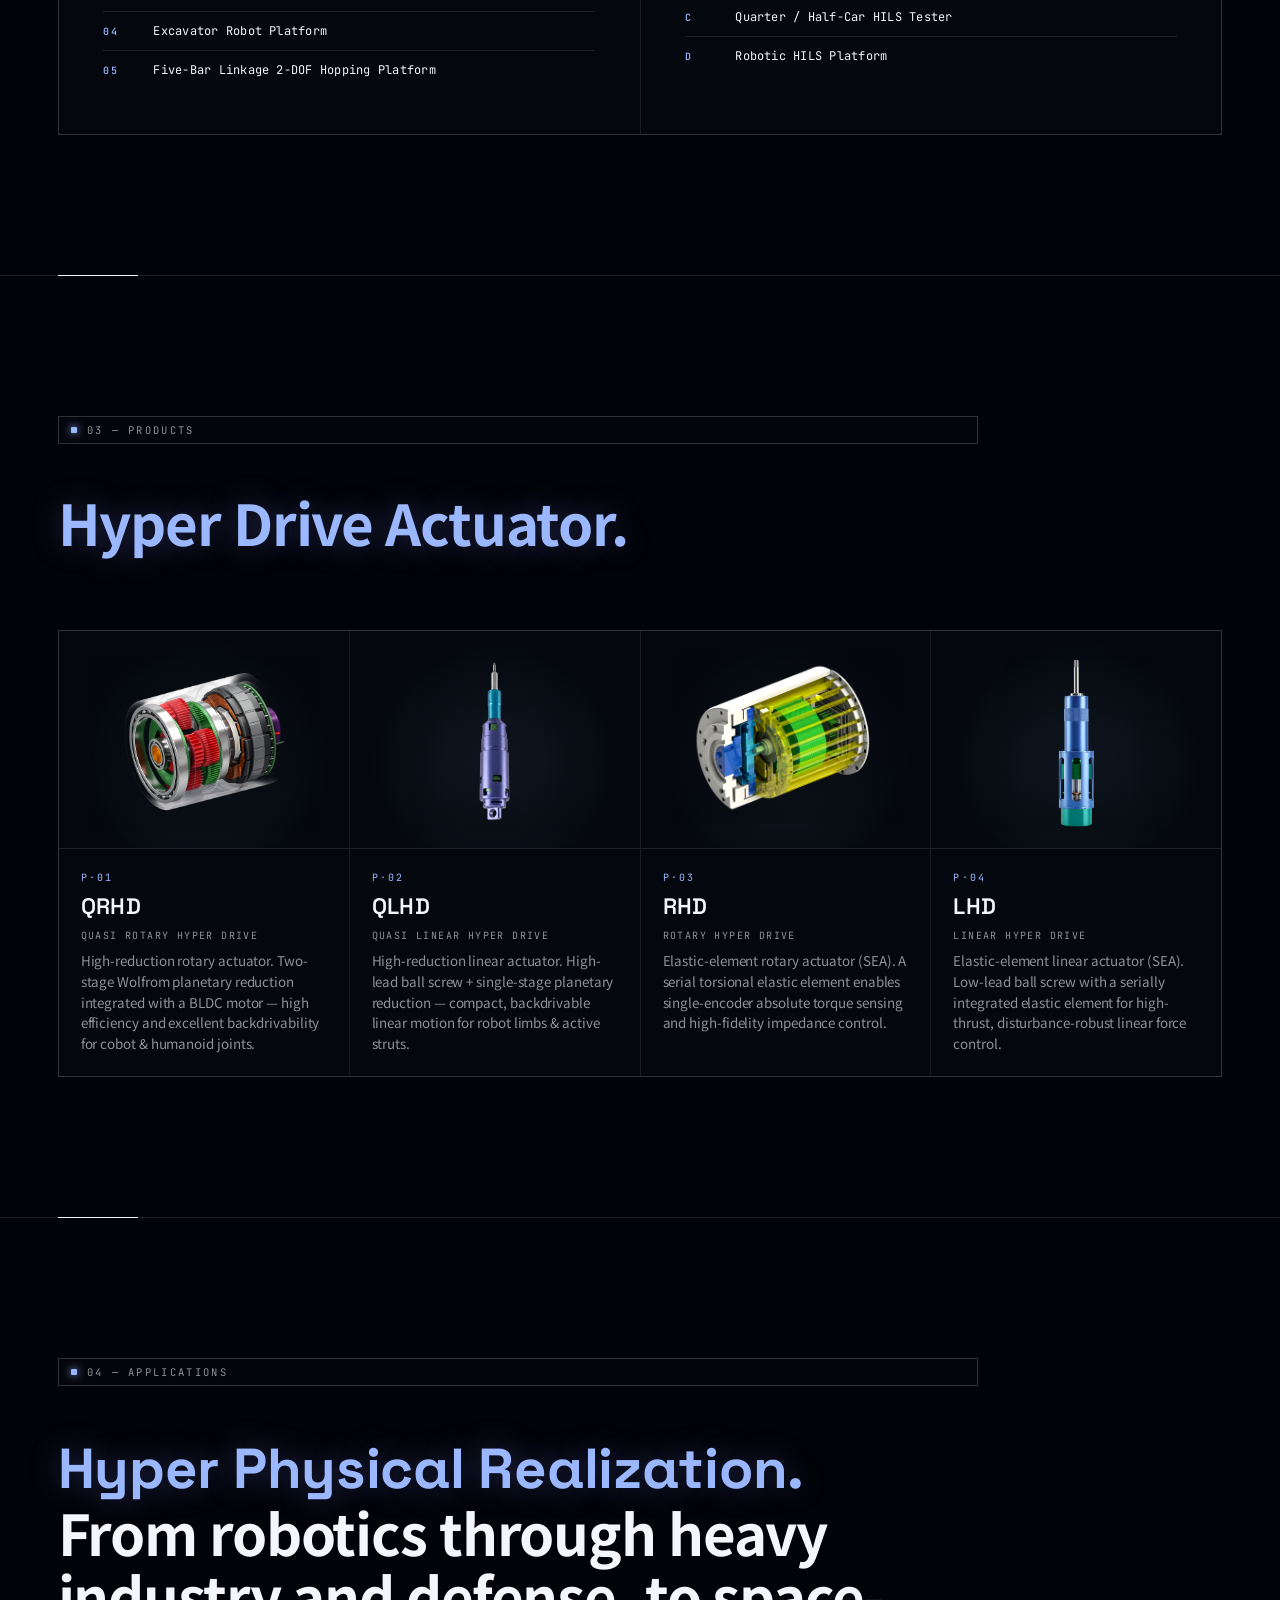
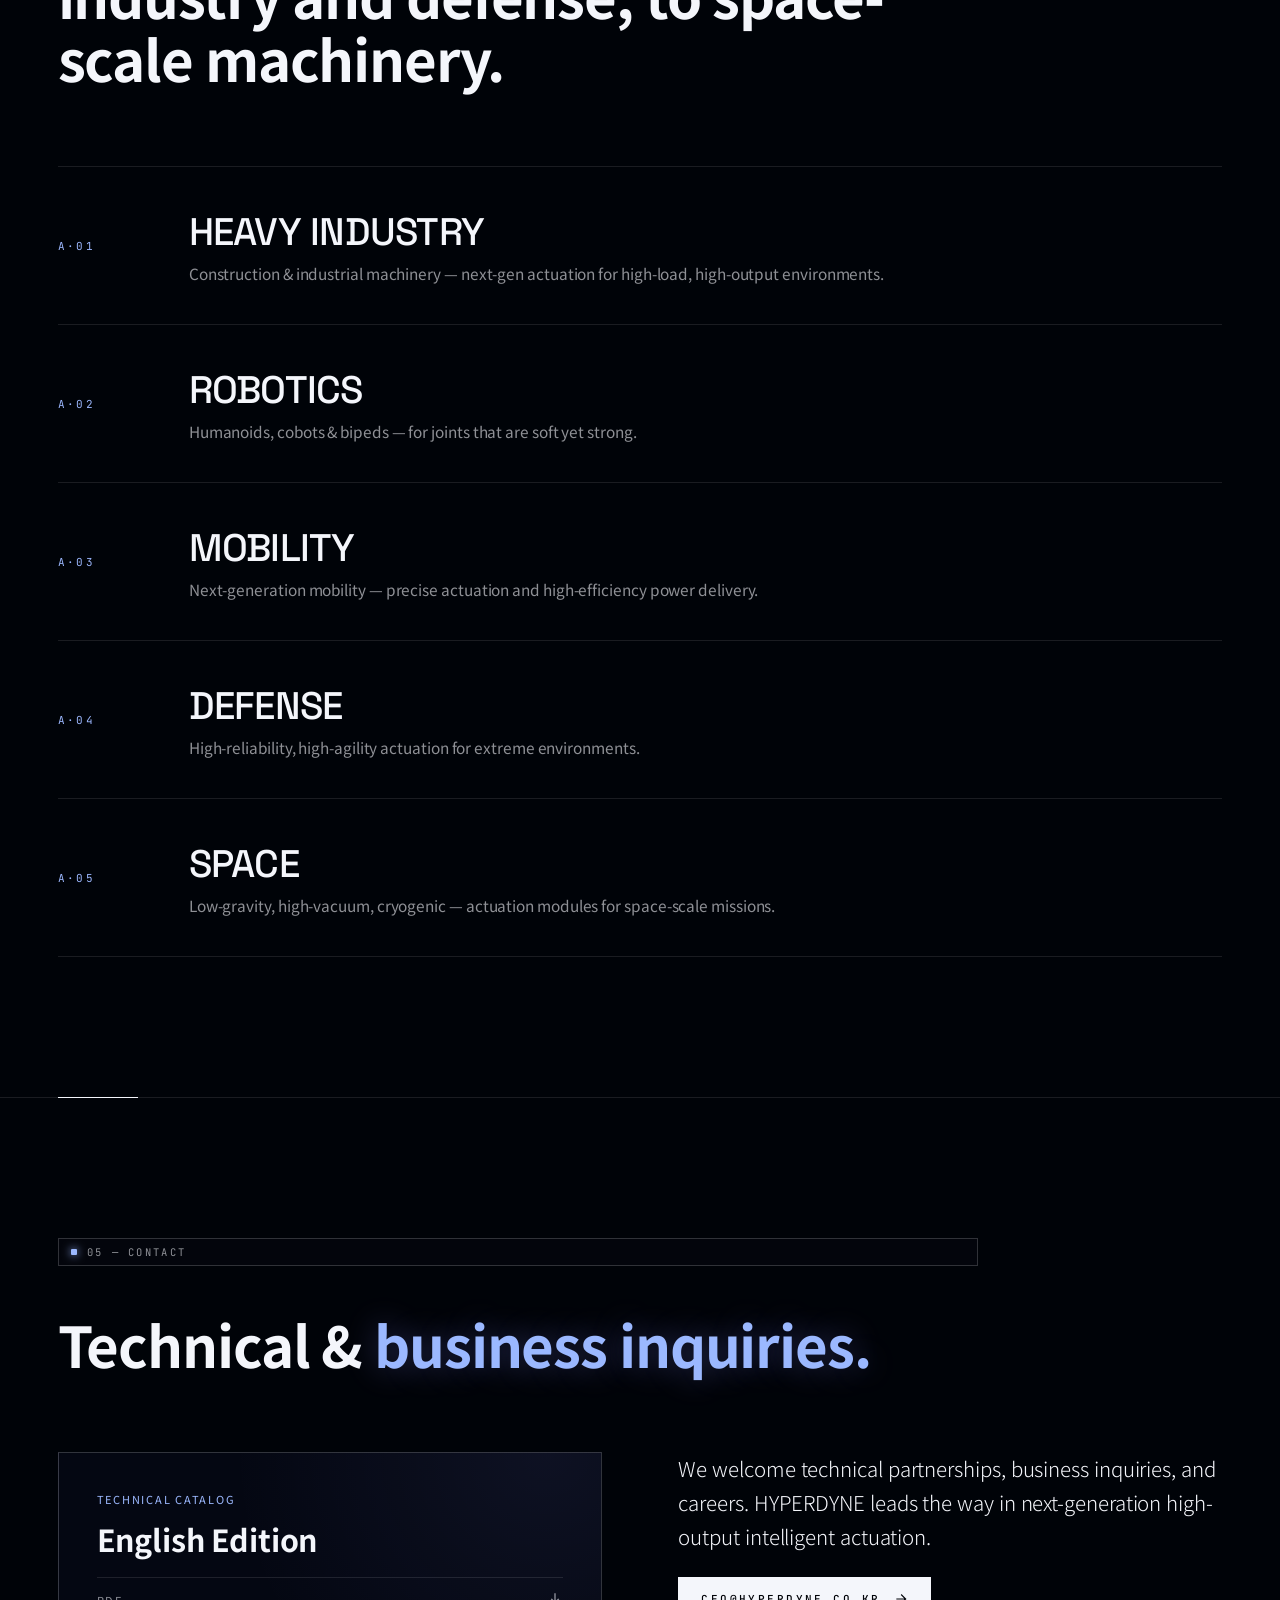
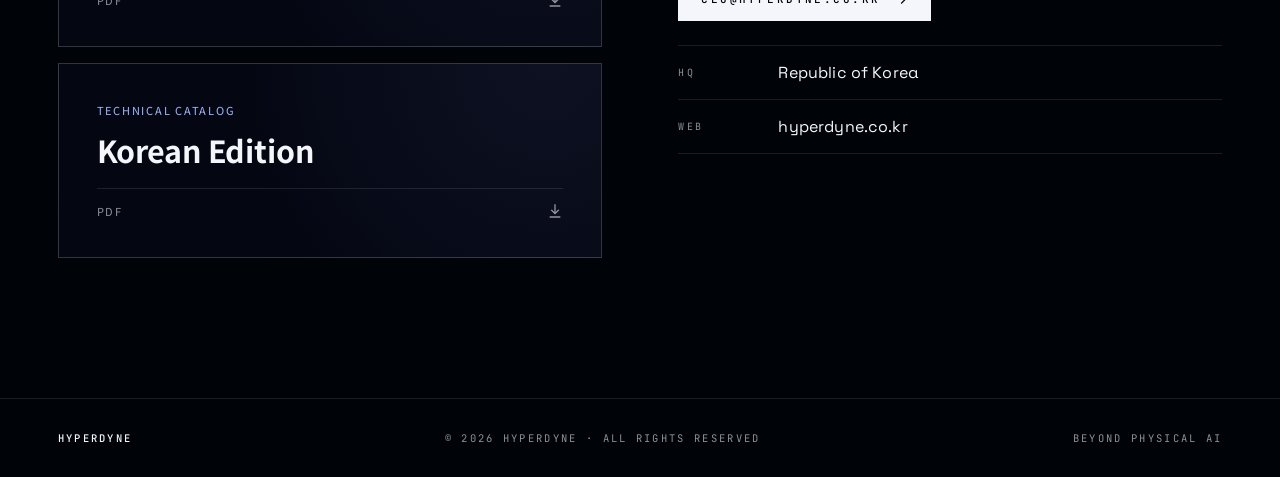
==== commit 4190a51a: "Add files via upload" ====
--- a/index.html
+++ b/index.html
@@ -106,6 +106,11 @@
           <a class="btn cat-ko" href="Catalog_kor.pdf" download>
             <span data-lang="en">CATALOG · KOREAN</span>
             <span data-lang="ko">카탈로그 · 한국어</span>
+            <svg viewBox="0 0 24 24" width="14" height="14" aria-hidden="true"><path d="M12 3v12M7 11l5 5 5-5M5 21h14" stroke="currentColor" stroke-width="2" fill="none" stroke-linecap="square"/></svg>
+          </a>
+          <a class="btn cat-robot" href="Robot_module_catalog.pdf" download>
+            <span data-lang="en">ROBOT DRIVE MODULE</span>
+            <span data-lang="ko">로봇용 구동 모듈</span>
             <svg viewBox="0 0 24 24" width="14" height="14" aria-hidden="true"><path d="M12 3v12M7 11l5 5 5-5M5 21h14" stroke="currentColor" stroke-width="2" fill="none" stroke-linecap="square"/></svg>
           </a>
         </div>
--- a/style.css
+++ b/style.css
@@ -468,16 +468,20 @@
 }
 body.lang-ko .hero-cta .cat-en { order: 2; }
 body.lang-ko .hero-cta .cat-ko { order: 1; }
+/* the robot-module catalog always sits last */
+.hero-cta .cat-robot { order: 3; }
 
 /* active-language catalog button = filled white; the other = ghost outline */
 .hero-cta .cat-en,
-.hero-cta .cat-ko {
+.hero-cta .cat-ko,
+.hero-cta .cat-robot {
   background: transparent;
   color: var(--fg);
   border-color: var(--line-2);
 }
 .hero-cta .cat-en:hover,
-.hero-cta .cat-ko:hover {
+.hero-cta .cat-ko:hover,
+.hero-cta .cat-robot:hover {
   background: rgba(255, 255, 255, 0.06);
   border-color: var(--fg);
   color: var(--fg);
